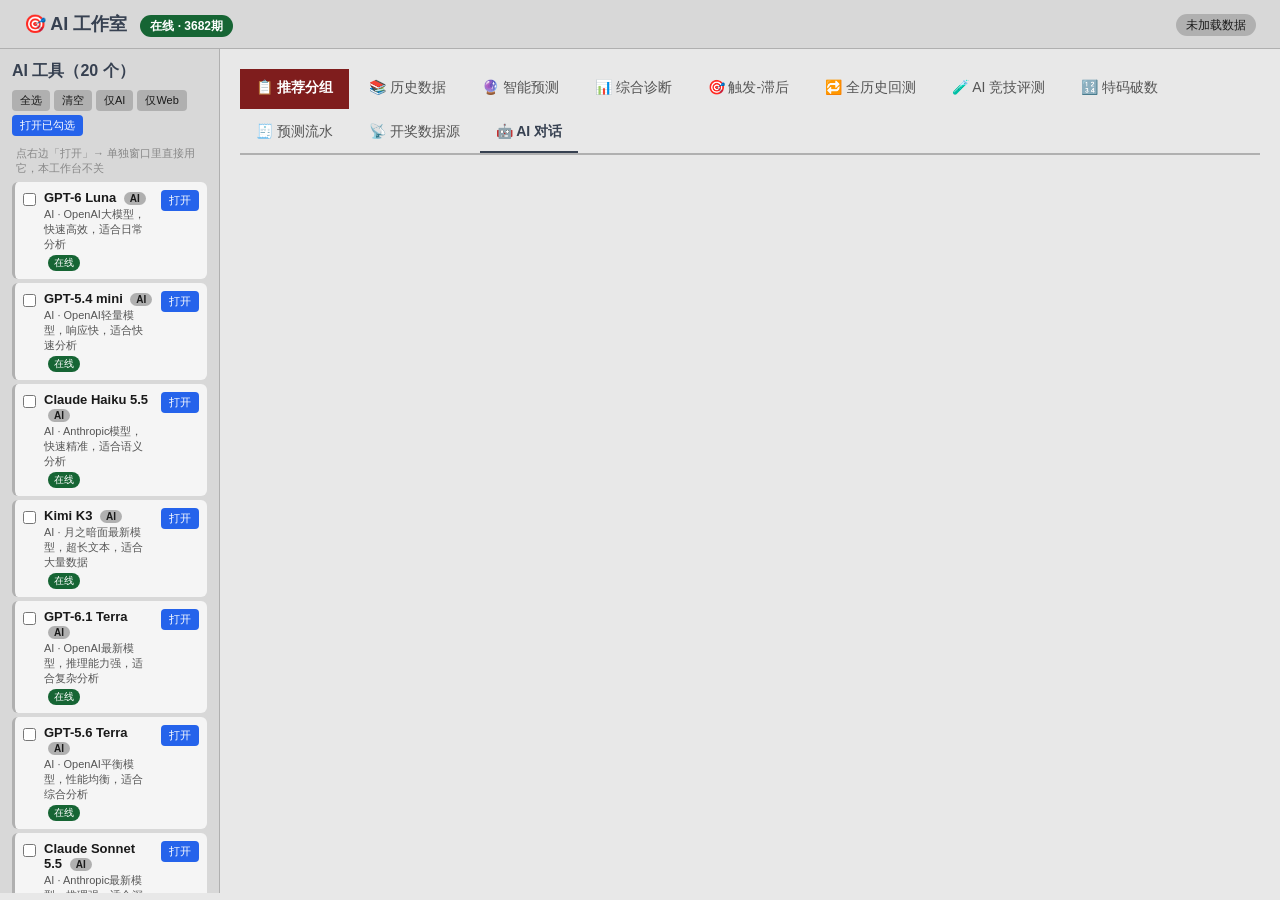
==== index.html @ 0a0a19f2 "Add files via upload" ====
<!DOCTYPE html>
<html lang="zh-CN">
<head>
<meta charset="UTF-8">
<meta name="viewport" content="width=device-width, initial-scale=1.0">
<title>AI 工作室 · 在线版</title>
<style>
* { box-sizing: border-box; margin: 0; padding: 0; }
:root {
  --bg: #e8e8e8; --sidebar: #d8d8d8; --border: #b0b0b0;
  --text: #1a1a1a; --text-dim: #555; --accent: #6b7280;
  --accent-light: #374151; --card: #f5f5f5;
}
body { font-family: -apple-system, "PingFang SC", "Microsoft YaHei", sans-serif; background: var(--bg); color: var(--text); height: 100vh; overflow: hidden; }
header { display: flex; justify-content: space-between; align-items: center; padding: 12px 24px; background: var(--sidebar); border-bottom: 1px solid var(--border); }
.logo { font-size: 18px; font-weight: 600; color: var(--accent-light); }
.badge { background: var(--border); padding: 4px 10px; border-radius: 12px; font-size: 12px; margin-left: 8px; }
.badge.ok { background: #166534; color:#fff; }
.badge.err { background: #991b1b; color:#fff; }
main { display: flex; height: calc(100vh - 56px); }
aside { width: 220px; background: var(--sidebar); padding: 12px; border-right: 1px solid var(--border); overflow-y: auto; }
.aside-title { font-weight: 600; margin-bottom: 8px; color: var(--accent-light); }
.engine-actions { display: flex; gap: 4px; flex-wrap: wrap; margin-bottom: 10px; }
.mini { background: var(--border); color: var(--text); border: none; padding: 3px 8px; border-radius: 4px; cursor: pointer; font-size: 11px; }
.mini:hover { background: var(--accent); }
.engine-list { list-style: none; }
.engine-list li { padding: 8px; margin-bottom: 4px; background: var(--card); border-radius: 6px; border-left: 3px solid var(--border); cursor: pointer; }
.engine-list li.checked { border-left-color: var(--accent-light); background: var(--border); }
.engine-list .name { font-size: 13px; font-weight: 600; }
.engine-list .meta { font-size: 11px; color: var(--text-dim); margin-top: 2px; }
.engine-list .tag { display: inline-block; background: var(--border); padding: 1px 6px; border-radius: 8px; font-size: 10px; margin-left: 4px; }
.engine-list .tag.ready { background: #166534; color:#fff; }
.engine-list .tag.miss { background: #7f1d1d; color:#fff; }
.content { flex: 1; padding: 20px; overflow-y: auto; }
.tabs { display: flex; gap: 4px; margin-bottom: 16px; border-bottom: 2px solid var(--border); flex-wrap: wrap; }
.tab { background: transparent; color: var(--text-dim); border: none; padding: 10px 16px; cursor: pointer; font-size: 14px; border-bottom: 2px solid transparent; }
.tab.active { color: var(--accent-light); border-bottom-color: var(--accent-light); font-weight: 600; }
.tab-pane { display: none; }
.tab-pane.active { display: block; }
.row { display: flex; gap: 8px; align-items: center; margin-bottom: 12px; flex-wrap: wrap; }
.row label { font-size: 13px; color: #555; }
.row input, .row textarea, .row select { background: var(--card); color: var(--text); border: 1px solid var(--border); padding: 8px; border-radius: 4px; font-size: 14px; }
button.primary { background: var(--accent-light); color: #fff; border: none; padding: 10px 20px; border-radius: 4px; cursor: pointer; font-weight: 600; }
button.primary:hover { background: var(--accent); }
.hint { font-size: 12px; color: #999; }
.report { background: var(--sidebar); padding: 16px; border-radius: 6px; font-family: "SF Mono", Consolas, monospace; font-size: 13px; white-space: pre-wrap; line-height: 1.8; }
.chat-out { margin-top: 16px; display: flex; flex-direction: column; gap: 12px; }
.chat-card { background: var(--sidebar); border-radius: 6px; padding: 12px; border-left: 3px solid var(--accent-light); }
.chat-card .engine-name { font-weight: 600; color: var(--accent-light); margin-bottom: 6px; font-size: 13px; }
.chat-card .content { font-size: 13px; white-space: pre-wrap; line-height: 1.7; }
.chat-layout { display: flex; gap: 12px; height: calc(100vh - 180px); }
.chat-history-panel { width: 200px; background: var(--card); border: 1px solid var(--border); border-radius: 6px; display: flex; flex-direction: column; }
.chat-main { flex: 1; display: flex; flex-direction: column; gap: 8px; }
.draw-row { display: flex; align-items: center; gap: 5px; padding: 5px 0; border-bottom: 1px solid var(--border); flex-wrap: wrap; }
.draw-issue { width: 60px; font-size: 13px; font-weight: 600; color: var(--text); flex-shrink: 0; }
.ball { width: 52px; text-align: center; flex-shrink: 0; border-radius: 4px; overflow: hidden; box-shadow: 0 1px 2px rgba(0,0,0,0.2); }
.ball .num { font-size: 19px; font-weight: 700; color: #fff; padding: 5px 0; line-height: 1.1; }
.ball .zodiac { font-size: 12px; color: #333; background: #fff; padding: 2px 0; }
.ball.red .num { background: #d32f2f; }
.ball.blue .num { background: #1565c0; }
.ball.green .num { background: #2e7d32; }
.ball.special { border: 2px solid #f9a825; margin-left: 14px; }
.draw-tail { font-size: 11px; color: var(--text-dim); margin-left: 6px; line-height: 1.5; }
</style>
</head>
<body>

<header>
  <div class="logo">🎯 AI 工作室 <span class="badge ok" id="status-bar">在线 · 0期</span></div>
  <div>
    <span class="badge" id="dataset-badge">未加载数据</span>
  </div>
</header>
<!-- 顶部自动条已移除：推荐内容全部搬到「📋 推荐分组」页面 -->
<div id="auto-bar" style="display:none;"></div>
<!-- 顺序/网上核对状态条：不跳期 + 每次打开与网上数据比对 -->
<div id="seq-bar" style="margin:0 16px 8px;padding:8px 10px;border-radius:6px;background:#0f172a;border:1px solid var(--border);font-size:12px;line-height:1.7;color:var(--text-dim);display:none;"></div>

<main>
  <aside>
    <div class="aside-title">AI 工具（20 个）</div>
    <div class="engine-actions">
      <button class="mini" onclick="checkAll()">全选</button>
      <button class="mini" onclick="checkNone()">清空</button>
      <button class="mini" onclick="checkAI()">仅AI</button>
      <button class="mini" onclick="checkWeb()">仅Web</button>
      <button class="mini" style="background:#2563eb;color:#fff;" onclick="openChecked()">打开已勾选</button>
    </div>
    <div style="font-size:11px;color:#888;padding:0 4px 6px;">点右边「打开」→ 单独窗口里直接用它，本工作台不关</div>
    <ul class="engine-list" id="engine-list"></ul>
  </aside>

  <section class="content">
    <nav class="tabs">
      <button class="tab" data-tab="auto" style="background:#7f1d1d;color:#fff;font-weight:700;">📋 推荐分组</button>
      <button class="tab" data-tab="data">📚 历史数据</button>
      <button class="tab" data-tab="report">🔮 智能预测</button>
      <button class="tab" data-tab="diag">📊 综合诊断</button>
      <button class="tab" data-tab="trigger">🎯 触发-滞后</button>
      <button class="tab" data-tab="backtest">🔁 全历史回测</button>
      <button class="tab" data-tab="arena">🧪 AI 竞技评测</button>
      <button class="tab" data-tab="break7">🔢 特码破数</button>
      <button class="tab" data-tab="ledger">🧾 预测流水</button>
      <button class="tab" data-tab="source">📡 开奖数据源</button>
      <button class="tab active" data-tab="chat">🤖 AI 对话</button>
    </nav>

    <div class="tab-pane" id="pane-auto">
      <div id="auto-page" style="padding:6px 4px 40px;"></div>
    </div>

    <div class="tab-pane" id="pane-data">
      <div class="row" style="align-items:center;gap:8px;margin-bottom:12px;">
        <button class="primary" onclick="importData()">导入粘贴的内容</button>
        <button class="primary" onclick="document.getElementById('file-input').click()">选择文件</button>
        <button class="danger" onclick="clearData()" style="background:#d32f2f;color:#fff;">清空</button>
        <input type="file" id="file-input" accept=".txt,.csv" style="display:none;">
      </div>

      <!-- 一键载入内置真实记录（回测1500期：两套命中率都贴近随机基线，无显著差异） -->
      <div style="display:flex;gap:8px;flex-wrap:wrap;align-items:center;margin-bottom:10px;">
        <button class="primary" onclick="loadRemoteData('hk.txt','香港记录')">载入香港记录（3682期）</button>
        <button class="primary" onclick="loadRemoteData('mo.txt','澳门记录')">载入澳门记录（2367期）</button>
        <button onclick="remoteCompare()">🌐 现在核对网上数据</button>
        <span class="hint" style="font-size:11px;color:var(--text-dim);">回测1500期：香港 24码50.1% / 12码24.1% / 10肖83.6%；澳门 49.5% / 25.8% / 84.7%；随机基线 49.0% / 24.5% / 83.3%</span>
      </div>
      <!-- 最新一期（记忆） -->
      <div id="latest-card" style="background:var(--card);border:1px solid var(--border);border-radius:6px;padding:12px;margin-bottom:12px;">
        <div style="font-weight:600;font-size:13px;margin-bottom:8px;">🏆 最新一期（自动记住）</div>
        <div id="latest-body" style="font-size:12px;color:var(--text-dim);">还没有数据，上传或输入一次之后会自动记住，下次打开不用重新输入。</div>
      </div>

      <!-- 农历换肖一览 -->
      <div id="year-index" style="background:var(--card);border:1px solid var(--border);border-radius:6px;padding:10px;margin-bottom:12px;font-size:12px;display:none;"></div>

      <!-- 数据体检 -->
      <div style="display:flex;gap:8px;align-items:center;margin-bottom:10px;flex-wrap:wrap;">
        <button class="primary" onclick="healthCheck()">🩺 数据体检</button>
        <button class="primary" style="background:#7f1d1d;color:#fff;" onclick="dedupeData()">🧹 一键去重（修串期）</button>
        <button class="primary" onclick="backupData()">💾 数据备份（存到本电脑）</button>
        <button class="primary" onclick="document.getElementById('file-input').click()">📂 打开备份文件（恢复）</button>
        <button class="primary" style="background:#0f766e;color:#fff;" onclick="backupAllData()">🗄 导出（竞技+特码 一起）</button>
        <button class="primary" style="background:#0f766e;color:#fff;" onclick="document.getElementById('all-input').click()">📥 导入（竞技+特码 一起）</button>
        <input type="file" id="all-input" accept=".json,.txt" style="display:none" onchange="restoreAllData(this)">
        <span class="hint" style="font-size:11px;color:var(--text-dim);">备份文件自己选保存位置（第一次请选 D:\AI数据，Chrome 会记住这个文件夹）；备份出来的 txt 以后可直接重新导入</span>
      </div>
      <div id="health-out" class="report" style="display:none;"></div>

      <!-- 新增一期 -->
      <div style="display:flex;gap:8px;margin-bottom:12px;align-items:center;flex-wrap:wrap;">
        <input id="new-draw" placeholder="输入新一期，例：314期 24 39 21 27 35 06 T 44"
               style="flex:1;min-width:240px;padding:8px;border:1px solid var(--border);border-radius:4px;font-size:13px;background:var(--card);">
        <button class="primary" onclick="addOneDraw()">保存这一期</button>
      </div>

      <textarea id="data-input" rows="5" style="width:100%;background:var(--card);border:1px dashed var(--border);padding:12px;border-radius:4px;font-size:13px;margin-bottom:16px;" placeholder="在这里粘贴你的历史记录，或直接把 TXT 文件拖进来..."></textarea>
      <h3>全部历史记录</h3>
      <div id="draw-list" style="max-height:none;overflow-y:visible;"></div>
    </div>

    <div class="tab-pane" id="pane-report">
      <div class="row"><button class="primary" onclick="genReport()">生成智能预测报告</button></div>
      <div id="report-out" class="report"></div>
    </div>

    <div class="tab-pane" id="pane-diag">
      <div class="row">
        <label>近 N 期：</label>
        <input type="number" id="diag-n" value="30" style="width:70px">
        <button class="primary" onclick="genDiag()">跑诊断</button>
      </div>
      <div id="diag-out" class="report"></div>
    </div>

    <div class="tab-pane" id="pane-trigger">
      <div class="row">
        <label>触发号码：</label>
        <input type="text" id="triggers" placeholder="最新一期的特码和生肖，例：48 羊" style="flex:1">
        <button class="primary" onclick="genTrigger()">跑触发-滞后</button>
      </div>
      <div id="trigger-out" class="report"></div>
    </div>

    <div class="tab-pane" id="pane-backtest">
      <div class="row">
        <label>触发号码：</label>
        <input type="text" id="bt-triggers" value="11,26,30,34,36,38,45,49" style="flex:1">
      </div>
      <div class="row">
        <label>候选池：</label>
        <input type="text" id="bt-pool" value="2,4,6,7,8,10,13,14,20,24,27,34,35,36,38,40,41,42" style="flex:1">
        <button class="primary" onclick="genBacktest()">跑全历史回测</button>
      </div>
      <div class="row">
        <button onclick="autoFillOptimal()">🤖 自动填最优组合（按当前数据全历史算）</button>
      </div>
      <div id="backtest-out" class="report"></div>

      <div class="row" style="margin-top:14px;border-top:1px solid var(--border);padding-top:12px;">
        <label>策略对照：</label>
        <button class="primary" onclick="runStrategyCompare()">跑策略对照回测（最近1500期）</button>
      </div>
      <div id="strategy-out" class="report"></div>
    </div>

    <div class="tab-pane" id="pane-arena">
      <div class="row">
        <label>每轮模拟期数：</label>
        <input type="text" id="arena-span" value="1500" style="width:90px">
        <label>跑多少轮：</label>
        <input type="text" id="arena-rounds" value="20" style="width:70px">
        <button class="primary" onclick="arenaStart()">开始竞技</button>
        <button onclick="arenaResume()" id="arena-resume" style="display:none;">接着上次跑</button>
        <button onclick="arenaStop()">停止</button>
        <button onclick="arenaSave()">💾 导出结果</button>
      </div>
      <div class="row">
        <span class="hint">规则：每轮从历史里随机截一段连续 N 期，只用当期之前的数据预测当期，命中即算分。轮次越多越稳，可以放到几百轮慢慢跑。</span>
      </div>
      <div class="row">
        <span class="hint">场上 12 个引擎：🧠 神经网络(MLP)　🔁 循环网络(RNN)　🧭 KNN相似期　🎯 Q学习强化　📊 贝叶斯在线　🧬 遗传算法　⚖️ 集成堆叠｜对照：马尔可夫1/2阶、热号、遗漏回补、随机基线。带图标的六个都是每期自己调权重、会持续学习的模型，预测完立刻用真结果训练一次。</span>
      </div>
      <div id="arena-progress" style="font-size:12px;color:var(--accent);padding:4px 0;"></div>
      <div id="arena-seq" style="font-size:12px;color:var(--text-dim);padding:2px 0;line-height:1.7;"></div>
      <div class="row" style="gap:6px;flex-wrap:wrap;align-items:center;font-size:12px;">
        <button onclick="backupAllData()">🗄 导出（竞技+特码 一起）</button>
        <button onclick="document.getElementById('all-input').click()">📥 导入（竞技+特码 一起）</button>
        <button onclick="arenaRelock()">🔁 重新生成下一期</button>
        <label style="display:inline-flex;align-items:center;gap:4px;font-size:12px;cursor:pointer;">
          <input type="checkbox" class="auto-relock-cb" onchange="setAutoRelock(this.checked)"> 学习完自动更新下一期
        </label>
      </div>
      <div id="arena-out" class="report"></div>
    </div>

    <div class="tab-pane" id="pane-source">
      <div class="row"><span class="hint">这里放“去哪看开奖记录”。网址随时可以改、可以删、可以加新的——某个站打不开，就换一个，历史数据不受影响。</span></div>
      <div id="src-list" class="report" style="padding:8px;"></div>
      <div class="row">
        <input id="src-name" placeholder="名称，例如：香港六合彩开奖记录" style="width:200px;">
        <input id="src-url" placeholder="https://…" style="width:340px;">
        <button onclick="srcAdd()">添加/保存</button>
        <button onclick="srcReset()">恢复默认</button>
      </div>
      <hr>
      <div class="row"><b>把看到的开奖号码粘进来（只认号码，不认生肖）</b></div>
      <div class="row"><span class="hint">一行一期，例如：314期 24 39 21 27 35 06 T 44 ；也可以直接粘 “314 24 39 21 27 35 06 44”。站上的生肖文字会自动忽略。</span></div>
      <textarea id="batch-in" style="width:100%;height:110px;" placeholder="314期 24 39 21 27 35 06 T 44
315期 07 12 18 26 33 41 T 09"></textarea>
      <div class="row">
        <button class="primary" onclick="batchImport()">解析并追加进历史记录</button>
        <label style="margin-left:8px;font-size:12px;"><input type="checkbox" id="batch-nn" checked> 同时喂给我的神经网络（记流水）</label>
      </div>
      <div id="src-msg" class="report" style="padding:8px;"></div>
    </div>

    <div class="tab-pane" id="pane-break7">
      <div class="row">
        <label>每轮学习期数：</label>
        <input type="text" id="b7-span" value="3000" style="width:90px" title="0 = 全部历史；填 3000 就每轮只用最近 3000 期" oninput="b7SaveCfg(true)" onchange="b7SaveCfg(true)">
        <label>跑多少轮：</label>
        <input type="text" id="b7-epochs" value="40" style="width:70px" title="这个数字会记住，下次打开还是它" oninput="b7SaveCfg(true)" onchange="b7SaveCfg(true)">
        <button class="primary" onclick="b7StartTrain()">开始学习</button>
        <button onclick="b7ContinueTrain()" id="b7-resume">接着上次学</button>
        <button onclick="b7StopTrain()">停止</button>
        <button onclick="b7Export()">💾 导出结果</button>
      </div>
      <div class="row">
        <span class="hint">规则：每轮把“每轮学习期数”那段历史（0 = 全部）反复学一遍，只用当期之前的记录训练、学完再拿留出的期验真假。轮次越多越容易背答案，不代表更准；可以放到几百轮慢慢跑。</span>
      </div>
      <div class="row">
        <span class="hint">「每轮学习期数」和「跑多少轮」都<b>记住了</b>（香港、澳门各记各的），下次打开还是你上次填的数。</span>
      <div class="row">
        <span class="hint">这是一个真在学的神经网络：输入 6 个平码，输出 49 个号各自的概率，权重全由历史自动训练，<b>没有任何人工加减乘除/波色/合数/生肖规则</b>。港澳两套权重分开存，数据一变自动续学。</span>
      </div>
      <div id="b7-progress" style="font-size:12px;color:var(--accent);padding:4px 0;"></div>
      <div class="row" style="gap:6px;flex-wrap:wrap;align-items:center;font-size:12px;">
        <button onclick="backupAllData()">🗄 导出（竞技+特码 一起）</button>
        <button onclick="document.getElementById('all-input').click()">📥 导入（竞技+特码 一起）</button>
        <button onclick="b7Relock()">🔁 重新生成下一期</button>
        <label style="display:inline-flex;align-items:center;gap:4px;font-size:12px;cursor:pointer;">
          <input type="checkbox" class="auto-relock-cb" onchange="setAutoRelock(this.checked)"> 学习完自动更新下一期
        </label>
        <button onclick="b7ResetModel()">权重归零重学</button>
      </div>
      <div id="b7-out" class="report" style="padding:8px;"></div>
    </div>

    <div class="tab-pane" id="pane-ledger">
      <div class="row" style="margin-bottom:6px;">
        <span class="hint" style="margin-right:4px;">学习哪一家：</span>
        <button class="primary" id="mk-hk" onclick="switchMarket('hk')">🇭🇰 香港六合彩</button>
        <button class="primary" id="mk-mo" onclick="switchMarket('mo')">🇲🇴 澳门六合彩</button>
        <span class="hint" id="mk-now" style="margin-left:6px;"></span>
      </div>
      <div class="row">
        <button class="primary" onclick="ledgerRun(true)">立即结算新期</button>
        <button onclick="ledgerExport()">💾 导出流水</button>
        <button onclick="ledgerReset()">清空流水（重置模型）</button>
        <label style="margin-left:8px;font-size:12px;">
          <input type="checkbox" id="ledger-auto" checked onchange="ledgerAutoToggle()"> 每期自动喂给模型
        </label>
      </div>
      <div class="row"><span class="hint">模型权重存在本机浏览器里，下次打开继续学（不是每次重头开始）。数据里新增一期，它就会自动预测这一期、再把答案学进去，并留一条记录。</span></div>
      <div id="ledger-stat" class="report" style="padding:8px;"></div>
      <div id="ledger-table" class="report" style="max-height:340px;overflow:auto;"></div>
    </div>

    <div class="tab-pane active" id="pane-chat">
      <div class="chat-layout">
        <div class="chat-history-panel">
          <div style="padding:8px;border-bottom:1px solid var(--border);font-weight:600;font-size:13px;">💬 聊天记录</div>
          <div style="flex:1;overflow-y:auto;padding:4px;"><div style="font-size:12px;color:var(--text-dim);padding:8px;text-align:center;">暂无聊天记录</div></div>
          <div style="padding:8px;border-top:1px solid var(--border);"><button class="primary" style="width:100%" onclick="newChat()">+ 新对话</button></div>
        </div>
        <div class="chat-main">
          <div id="latest-body2" style="background:var(--card);border:1px solid var(--border);border-radius:6px;padding:8px;font-size:12px;color:var(--text-dim);">还没有数据，去【历史数据】上传或输入最新一期。</div>
          <div class="row"><textarea id="question" rows="3" style="flex:1" placeholder="输入你的问题..."></textarea></div>
          <div class="row"><button class="primary" onclick="askAll()">开始</button><span class="hint">跑所有勾选的引擎（前面打勾的）</span></div>
          <div id="chat-out" class="chat-out" style="flex:1;overflow-y:auto;"></div>
        </div>
      </div>
    </div>
  </section>
</main>

<script>
// ===== 号码属性 =====
const RED = new Set([1,2,7,8,12,13,18,19,23,24,29,30,34,35,40,45,46]);
const BLUE = new Set([3,4,9,10,14,15,20,25,26,31,36,37,41,42,47,48]);
const GREEN = new Set([5,6,11,16,17,21,22,27,28,32,33,38,39,43,44,49]);
const ZODIAC_ORDER = ["马","蛇","龙","兔","虎","牛","鼠","猪","狗","鸡","猴","羊"];

function ballColor(n) { if(RED.has(n))return"红"; if(BLUE.has(n))return"蓝"; return"绿"; }
function makeZodiacMap(yz) {
  const zs=["鼠","牛","虎","兔","龙","蛇","马","羊","猴","鸡","狗","猪"];
  const yi=zs.indexOf(yz); const out={};
  for(let i=0;i<12;i++){const z=zs[(yi-i+12)%12]; for(const b of[1,13,25,37,49]){const n=b+i; if(n>=1&&n<=49)out[n]=z;}}
  return out;
}
const ZOY={}; for(const z of["鼠","牛","虎","兔","龙","蛇","马","羊","猴","鸡","狗","猪"]) ZOY[z]=makeZodiacMap(z);
const ZODIAC_INPUT={"马":[1,13,25,37,49],"蛇":[2,14,26,38],"龙":[3,15,27,39],"兔":[4,16,28,40],"虎":[5,17,29,41],"牛":[6,18,30,42],"鼠":[7,19,31,43],"猪":[8,20,32,44],"狗":[9,21,33,45],"鸡":[10,22,34,46],"猴":[11,23,35,47],"羊":[12,24,36,48]};

// 生肖属性
const ZODIAC_PROPS = {
  "鼠": { type:"野兽", lucky:"凶丑肖", yin:"阴肖", stroke:"单笔肖", gender:"男", heaven:"地" },
  "牛": { type:"家禽", lucky:"凶丑肖", yin:"阳肖", stroke:"双笔肖", gender:"男", heaven:"天" },
  "虎": { type:"野兽", lucky:"凶丑肖", yin:"阳肖", stroke:"双笔肖", gender:"男", heaven:"地" },
  "兔": { type:"野兽", lucky:"吉美肖", yin:"阳肖", stroke:"双笔肖", gender:"女", heaven:"天" },
  "龙": { type:"野兽", lucky:"吉美肖", yin:"阴肖", stroke:"单笔肖", gender:"男", heaven:"天" },
  "蛇": { type:"野兽", lucky:"吉美肖", yin:"阴肖", stroke:"单笔肖", gender:"女", heaven:"地" },
  "马": { type:"家禽", lucky:"吉美肖", yin:"阴肖", stroke:"单笔肖", gender:"男", heaven:"天" },
  "羊": { type:"家禽", lucky:"吉美肖", yin:"阳肖", stroke:"双笔肖", gender:"女", heaven:"地" },
  "猴": { type:"野兽", lucky:"凶丑肖", yin:"阳肖", stroke:"双笔肖", gender:"男", heaven:"天" },
  "鸡": { type:"家禽", lucky:"吉美肖", yin:"阳肖", stroke:"单笔肖", gender:"女", heaven:"地" },
  "狗": { type:"家禽", lucky:"凶丑肖", yin:"阴肖", stroke:"双笔肖", gender:"男", heaven:"地" },
  "猪": { type:"家禽", lucky:"凶丑肖", yin:"阴肖", stroke:"单笔肖", gender:"女", heaven:"天" },
};

function colorOf(n) {
  if(RED.has(n)) return "red";
  if(BLUE.has(n)) return "blue";
  return "green";
}

function ball(n, zodiac, isSpecial) {
  const c = colorOf(n);
  const sp = isSpecial ? " special" : "";
  return '<div class="ball ' + c + sp + '">' +
    '<div class="num">' + pad2(n) + "</div>" +
    '<div class="zodiac">' + (zodiac || "") + "</div>" +
    "</div>";
}

// ===== 号码全属性（自动显示用）：生肖 / 波色 / 尾数 / 头数 / 合数 / 大小 / 单双 =====
function numHead(n){ return Math.floor(n / 10); }
function numInfo(n, idx){
  var c = colorOf(n);
  var tail = n % 10, head = Math.floor(n / 10);
  var z = "";
  try { z = zodiacOf(n, idx); } catch(e) { z = ""; }
  return { n: n, zod: z, color: c, colorCn: c === "red" ? "红波" : (c === "blue" ? "蓝波" : "绿波"),
           tail: tail, head: head, sum: head + tail, big: n >= 25 ? "大" : "小", odd: (n % 2) ? "单" : "双" };
}
function infoChip(n, idx){
  var a = numInfo(n, idx);
  var bg = a.color === "red" ? "#e11d48" : (a.color === "blue" ? "#2563eb" : "#16a34a");
  return "<span style='display:inline-block;margin:2px 3px;padding:2px 6px;border-radius:4px;background:" + bg +
    ";color:#fff;font-size:11px;white-space:nowrap;'>" + pad2(n) + " " + a.zod + " 尾" + a.tail + " " + a.head + "头</span>";
}
// 一整期 7 个号码的属性条（自动生成，不需要点任何按钮）
function drawAttrsHtml(d, idx){
  var all = d.normals.concat([d.special]);
  var s = all.map(function(n){ return infoChip(n, idx); }).join("");
  var sp = numInfo(d.special, idx);
  return "<div class='draw-attrs' style='display:flex;flex-wrap:wrap;align-items:center;gap:2px;margin:4px 0 0 6px;'>" + s +
    "<span style='font-size:11px;color:#f9a825;margin-left:8px;'>特码 " + sp.colorCn + " " + sp.zod + " 尾" + sp.tail + " " + sp.head + "头 合" + sp.sum + " " + sp.big + sp.odd + "</span></div>";
}

function zodiacPropsHtml(z) {  const p = ZODIAC_PROPS[z];
  if (!p) return "";
  const tags = [p.type, p.lucky, p.yin, p.stroke, p.gender+"肖", p.heaven+"肖"];
  return tags.map(t => '<span style="display:inline-block;background:#e0e0e0;color:#333;border-radius:3px;padding:1px 5px;margin:0 2px;font-size:10px;">'+t+'</span>').join("");
}

// ===== 引擎列表（20个彩票分析工具）=====
const ENGINES = [
  {id:"gpt6luna",name:"GPT-6 Luna",vendor:"AI",desc:"OpenAI大模型，快速高效，适合日常分析",tag:"AI",url:"https://www.doubao.com/chat/"},
  {id:"gpt54mini",name:"GPT-5.4 mini",vendor:"AI",desc:"OpenAI轻量模型，响应快，适合快速分析",tag:"AI",url:"https://tongyi.aliyun.com/qianwen/"},
  {id:"claudehaiku",name:"Claude Haiku 5.5",vendor:"AI",desc:"Anthropic模型，快速精准，适合语义分析",tag:"AI",url:"https://chatglm.cn/"},
  {id:"kimik3",name:"Kimi K3",vendor:"AI",desc:"月之暗面最新模型，超长文本，适合大量数据",tag:"AI",url:"https://kimi.moonshot.cn/"},
  {id:"gpt61terra",name:"GPT-6.1 Terra",vendor:"AI",desc:"OpenAI最新模型，推理能力强，适合复杂分析",tag:"AI",url:"https://yuanbao.tencent.com/"},
  {id:"gpt56terra",name:"GPT-5.6 Terra",vendor:"AI",desc:"OpenAI平衡模型，性能均衡，适合综合分析",tag:"AI",url:"https://xinghuo.xfyun.cn/"},
  {id:"claudesonnet55",name:"Claude Sonnet 5.5",vendor:"AI",desc:"Anthropic最新模型，推理强，适合深度分析",tag:"AI",url:"https://www.baichuan-ai.com/"},
  {id:"claudesonnet5",name:"Claude Sonnet 5",vendor:"AI",desc:"Anthropic上一代模型，稳定可靠，适合常规分析",tag:"AI",url:"https://www.lingyiwanwu.com/"},
  {id:"claudesonnet46",name:"Claude Sonnet 4.6",vendor:"AI",desc:"Anthropic经典模型，长文本生成，适合报告写作",tag:"AI",url:"https://www.stepfun.com/"},
  {id:"zai",name:"Z.ai (GLM-5.3)",vendor:"AI",desc:"智谱最新GLM模型，高级AI对话+智能体",tag:"AI",url:"https://zchat.z.ai/"},
  {id:"doubao",name:"豆包AI",vendor:"AI",desc:"字节跳动大模型，逻辑推理强，适合数据分析",tag:"AI",url:"https://www.doubao.com/chat/"},
  {id:"tongyi",name:"通义千问",vendor:"AI",desc:"阿里大模型，长文本处理强，适合复杂分析",tag:"AI",url:"https://tongyi.aliyun.com/qianwen/"},
  {id:"wenxin",name:"文心一言",vendor:"AI",desc:"百度大模型，中文理解强，适合语义分析",tag:"AI",url:"https://yiyan.baidu.com/"},
  {id:"kimi",name:"Kimi智能助手",vendor:"AI",desc:"月之暗面，超长文本处理，适合大量数据分析",tag:"AI",url:"https://kimi.moonshot.cn/"},
  {id:"yuanbao",name:"腾讯元宝",vendor:"AI",desc:"腾讯大模型，搜索增强，适合实时信息分析",tag:"AI",url:"https://yuanbao.tencent.com/"},
  {id:"xinghuo",name:"讯飞星火",vendor:"AI",desc:"科大讯飞，语音+文本，适合多模态分析",tag:"AI",url:"https://xinghuo.xfyun.cn/"},
  {id:"zhipu",name:"智谱清言",vendor:"AI",desc:"智谱AI，推理能力强，适合逻辑分析",tag:"AI",url:"https://chatglm.cn/"},
  {id:"tiangong",name:"天工AI",vendor:"AI",desc:"天工智能，搜索+分析，适合信息整合",tag:"AI",url:"https://www.tiangong.cn/"},
  {id:"360",name:"360智脑",vendor:"AI",desc:"360大模型，安全+分析，适合风险评估",tag:"AI",url:"https://chat.360.com/"},
  {id:"baichuan",name:"百川智能",vendor:"AI",desc:"百川大模型，长文本生成，适合报告写作",tag:"AI",url:"https://www.baichuan-ai.com/"},
];
let checkedEngines = new Set();

// ===== 数据 =====
let draws = [];
let yearBoundaries = [];

const DEFAULT_CSV = "issue,date,n1,n2,n3,n4,n5,n6,special\n001,,24,39,21,27,35,6,44\n002,,31,36,25,21,23,8,11\n003,,25,19,5,44,1,18,14\n004,,47,25,39,10,27,28,13\n005,,37,32,38,8,30,36,10\n006,,45,25,27,36,13,40,12\n007,,31,5,39,10,12,3,40\n008,,33,38,28,46,17,10,41\n009,,44,25,14,29,38,4,23\n010,,13,7,42,23,1,17,37\n011,,21,23,28,2,32,20,4\n012,,29,44,47,32,2,42,40\n013,,14,36,45,17,4,21,10\n014,,13,1,8,33,47,18,35\n015,,27,47,10,26,18,39,23\n016,,33,43,22,5,47,25,10\n017,,40,1,15,3,23,11,22\n018,,11,12,35,13,44,14,19\n019,,39,15,18,38,2,34,13\n020,,29,30,34,39,17,16,20\n021,,42,10,32,28,34,45,23\n022,,39,21,44,40,20,45,9\n023,,19,25,31,44,27,10,40\n024,,3,6,11,27,28,14,19\n025,,15,12,24,35,18,29,14\n026,,46,5,29,31,42,28,38\n027,,20,5,28,23,38,45,17\n028,,20,9,41,12,46,2,25\n029,,18,43,2,33,44,13,1\n030,,3,41,16,34,21,7,32\n031,,18,44,28,13,36,25,3\n032,,38,4,30,25,35,20,15\n033,,3,23,8,41,13,33,47\n034,,40,38,35,26,41,8,4\n035,,19,20,45,41,34,29,37\n036,,46,11,25,35,1,39,2\n037,,46,9,18,8,4,5,37\n038,,26,12,1,22,32,21,31\n039,,7,27,6,3,44,19,43\n040,,41,45,14,46,15,19,44\n041,,46,38,30,33,24,41,8\n042,,9,40,6,25,11,5,43\n043,,15,23,32,8,9,38,36\n044,,40,41,39,19,31,30,42\n045,,41,28,31,20,17,18,21\n046,,8,36,15,1,29,19,33\n047,,9,33,28,7,34,32,46\n048,,36,6,5,33,45,24,1\n049,,24,41,4,39,27,13,34\n050,,6,24,47,28,19,32,27\n051,,36,22,35,44,29,31,3\n052,,21,46,7,17,26,24,11\n053,,38,3,29,13,4,21,34\n054,,13,25,42,11,8,19,29\n055,,14,12,32,10,46,28,31\n056,,7,10,33,36,12,15,38\n057,,12,29,25,46,13,32,18\n058,,33,24,13,25,31,5,2\n059,,22,6,36,39,31,8,30\n060,,26,33,6,32,23,18,11\n061,,20,16,9,17,8,6,36\n062,,8,5,23,42,19,6,36\n063,,34,14,41,33,39,30,9\n064,,46,27,45,33,28,36,4\n065,,35,43,40,21,30,36,22\n066,,14,5,25,41,39,20,16\n067,,38,40,19,15,18,4,36\n068,,18,17,11,25,7,1,44\n069,,44,19,29,9,4,23,36\n070,,34,15,40,30,37,1,33\n071,,21,39,26,12,19,30,28\n072,,22,15,30,18,17,47,8\n073,,7,12,17,30,27,33,32\n074,,31,16,3,25,4,33,36\n075,,4,23,24,6,18,46,7\n076,,19,44,32,23,22,45,3\n077,,13,46,45,28,17,4,31\n078,,6,8,25,4,12,10,16\n079,,24,27,12,16,41,46,4\n080,,43,32,22,24,23,25,39\n081,,45,6,30,29,7,28,26\n082,,15,43,27,17,23,31,6\n083,,24,28,21,26,16,20,9\n084,,38,35,39,6,12,15,47\n085,,32,15,34,9,24,29,6\n086,,24,13,44,15,38,1,28\n087,,17,46,15,30,3,33,1\n088,,3,40,41,9,2,33,26\n089,,42,15,39,37,13,43,22\n090,,17,30,26,19,44,10,14\n091,,32,38,35,22,47,30,11\n092,,44,41,18,12,9,2,24\n093,,34,3,9,8,17,36,38\n094,,4,25,10,2,16,43,38\n095,,22,47,26,30,16,9,10\n096,,26,14,1,40,27,42,17\n097,,33,21,6,5,25,16,19\n098,,9,6,10,23,36,35,5\n099,,39,29,3,11,22,34,46\n100,,44,14,9,10,40,34,45\n101,,11,24,31,5,10,33,36\n102,,11,3,44,39,14,26,2\n103,,4,41,30,22,24,33,5\n104,,7,14,33,29,9,6,47\n105,,4,23,1,19,18,9,45\n106,,8,47,9,2,1,20,25\n107,,11,23,24,41,5,39,3\n108,,16,44,21,8,24,32,30\n109,,35,10,36,24,33,19,39\n110,,22,11,4,1,39,30,35\n111,,26,27,14,12,35,4,25\n112,,37,43,34,5,39,42,4\n001,,3,14,21,45,46,9,34\n002,,46,22,36,30,38,24,33\n003,,33,29,34,32,19,5,43\n004,,26,19,22,35,40,5,2\n005,,42,41,45,4,24,39,6\n006,,14,38,21,40,22,45,17\n007,,24,16,21,18,15,31,22\n008,,21,9,16,49,5,44,15\n009,,10,46,31,2,35,30,3\n010,,18,26,24,30,35,21,48\n011,,10,45,44,22,40,16,49\n012,,20,31,16,2,38,1,7\n013,,6,36,15,31,47,41,10\n014,,28,13,31,30,3,45,22\n015,,44,4,13,25,5,14,16\n016,,18,34,28,2,44,14,21\n017,,35,17,39,37,14,46,2\n018,,27,6,21,16,15,28,43\n019,,23,1,46,38,32,43,5\n020,,47,24,17,21,16,43,30\n021,,23,3,25,8,14,9,35\n022,,16,11,14,38,41,19,6\n023,,24,26,6,43,30,12,20\n024,,41,43,36,26,37,24,31\n025,,42,34,49,1,2,33,39\n026,,20,4,22,41,8,7,21\n027,,12,9,14,7,16,13,23\n028,,35,20,7,10,14,13,49\n029,,5,6,38,23,29,17,24\n030,,42,32,48,49,12,40,27\n031,,23,18,31,47,20,15,12\n032,,13,2,38,41,15,19,30\n033,,33,36,29,9,49,7,41\n034,,9,45,8,38,19,10,6\n035,,5,26,8,22,40,41,46\n036,,45,31,30,15,22,35,6\n037,,31,29,37,28,5,14,11\n038,,9,36,2,35,34,26,4\n039,,44,8,37,47,14,31,38\n040,,27,19,1,7,22,49,20\n041,,5,43,30,44,12,45,21\n042,,16,36,33,6,28,1,8\n043,,22,2,6,34,49,16,45\n044,,28,13,21,7,24,30,10\n045,,41,3,15,29,2,43,7\n046,,22,13,11,45,3,44,4\n047,,48,31,42,34,25,1,20\n048,,43,32,38,17,4,15,30\n049,,7,5,26,24,30,1,8\n050,,48,14,21,4,38,11,31\n051,,7,37,11,27,2,42,28\n052,,44,10,47,16,39,24,28\n053,,7,24,29,37,48,9,17\n054,,34,2,6,15,16,26,14\n055,,13,27,39,9,43,7,42\n056,,49,40,25,28,37,34,33\n057,,38,21,35,9,48,13,20\n058,,22,28,49,6,23,19,20\n059,,47,32,6,16,1,30,12\n060,,19,2,49,7,31,15,46\n061,,23,4,5,8,2,3,27\n062,,11,34,12,28,25,27,46\n063,,29,11,44,22,8,19,14\n064,,9,42,4,21,36,1,3\n065,,31,39,10,13,29,15,47\n066,,19,36,25,10,17,39,31\n067,,44,13,26,34,35,14,12\n068,,17,22,4,32,14,12,41\n069,,36,21,30,37,34,20,29\n070,,11,39,41,38,19,12,6\n071,,26,4,28,31,32,33,8\n072,,42,5,18,48,2,21,46\n073,,30,5,10,44,43,17,40\n074,,45,16,14,15,2,33,19\n075,,12,46,1,23,29,45,48\n076,,28,39,48,10,45,49,15\n077,,29,31,36,8,32,5,12\n078,,21,7,27,36,2,23,40\n079,,31,37,7,22,33,24,39\n080,,31,38,12,37,26,44,16\n081,,8,33,32,49,39,7,23\n082,,35,11,32,1,20,6,22\n083,,45,14,26,32,25,15,2\n084,,10,38,4,41,2,17,47\n085,,43,47,45,18,15,32,12\n086,,2,23,31,38,45,43,40\n087,,24,47,20,2,3,11,48\n088,,31,6,12,19,47,48,41\n089,,48,29,20,19,32,26,38\n090,,21,47,24,11,8,19,23\n091,,6,27,2,45,43,9,35\n092,,46,38,23,3,14,16,2\n093,,19,37,15,13,24,7,2\n094,,47,9,15,6,11,13,38\n095,,48,14,28,34,23,9,36\n096,,5,17,48,34,1,26,42\n097,,41,3,45,14,42,37,4\n098,,5,44,24,4,33,49,41\n099,,3,40,43,30,22,32,5\n100,,41,15,13,40,49,42,21\n101,,11,15,45,25,3,30,33\n102,,37,13,46,40,31,10,15\n103,,28,11,21,24,15,1,8\n104,,36,25,33,9,13,27,35\n105,,16,23,38,29,2,25,18\n106,,24,42,39,19,18,38,41\n107,,38,22,2,6,34,11,7\n108,,28,48,10,47,36,39,44\n109,,42,44,2,30,14,41,22\n110,,26,44,38,1,17,22,8\n111,,36,49,3,38,26,21,9\n112,,29,46,44,21,24,1,19\n113,,21,13,43,19,4,35,27\n114,,4,7,13,15,43,9,1\n115,,48,42,35,34,7,21,41\n116,,29,36,7,41,43,24,35\n117,,47,19,49,43,6,5,39\n118,,42,33,12,20,26,21,9\n119,,32,11,44,12,16,43,41\n120,,22,11,3,17,44,9,23\n121,,35,11,40,20,8,30,27\n122,,49,33,30,21,25,36,3\n123,,29,22,34,21,20,35,7\n001,,14,21,11,18,3,13,22\n002,,21,36,12,43,17,35,14\n003,,40,10,32,28,42,21,45\n004,,35,4,27,11,13,29,42\n005,,14,31,16,43,42,36,39\n006,,26,9,34,31,6,44,37\n007,,45,16,1,13,28,38,17\n008,,21,29,12,33,9,31,47\n009,,27,39,30,2,44,23,26\n010,,45,18,9,1,38,21,35\n011,,44,37,45,27,12,15,33\n012,,47,32,1,6,17,8,40\n013,,8,19,1,30,37,7,16\n014,,15,32,11,31,43,33,1\n015,,18,41,22,37,29,31,13\n016,,10,38,24,8,27,17,12\n017,,15,3,7,28,19,29,1\n018,,39,36,30,41,24,37,14\n019,,16,33,23,8,1,40,11\n020,,21,39,8,15,45,18,28\n021,,13,33,46,19,26,38,9\n022,,34,40,2,32,39,45,20\n023,,29,14,30,7,10,21,43\n024,,21,26,46,41,7,36,13\n025,,37,3,24,31,6,13,27\n026,,37,1,10,19,27,11,31\n027,,32,24,11,17,38,18,5\n028,,45,8,2,6,44,32,4\n029,,39,12,1,10,24,19,3\n030,,3,45,34,21,7,16,39\n031,,31,11,22,41,34,16,35\n032,,2,22,42,29,4,13,23\n033,,15,34,42,7,26,29,22\n034,,20,36,40,26,31,10,47\n035,,3,6,37,4,5,46,9\n036,,44,2,5,17,9,15,39\n037,,30,2,16,40,13,39,15\n038,,38,36,3,20,30,10,40\n039,,41,14,35,44,7,45,27\n040,,31,36,12,41,9,43,28\n041,,27,14,12,25,22,40,24\n042,,44,2,33,35,34,15,21\n043,,8,15,41,4,24,45,28\n044,,12,3,42,32,8,13,11\n045,,43,36,29,25,7,31,34\n046,,31,13,30,1,9,47,2\n047,,32,43,36,42,41,33,17\n048,,29,3,17,34,6,1,32\n049,,11,12,34,35,19,39,8\n050,,29,6,12,39,32,44,24\n051,,35,22,41,5,13,10,34\n052,,33,36,26,4,38,31,28\n053,,5,32,34,39,49,38,8\n054,,21,10,33,40,20,44,34\n055,,10,26,48,35,20,28,13\n056,,46,14,23,19,36,44,7\n057,,9,25,38,24,27,36,41\n058,,29,32,14,13,7,20,28\n059,,29,24,28,22,38,11,20\n060,,33,1,44,29,11,36,37\n061,,9,44,43,25,12,31,5\n062,,5,1,39,46,6,31,44\n063,,44,32,25,23,43,1,30\n064,,26,6,27,45,22,25,36\n065,,11,3,7,28,36,22,18\n066,,28,19,9,15,11,10,37\n067,,39,5,32,10,24,49,1\n068,,28,35,27,15,26,5,2\n069,,46,28,29,31,44,5,45\n070,,49,26,14,7,41,32,12\n071,,25,23,40,38,4,24,37\n072,,47,10,17,43,45,36,33\n073,,26,36,2,41,6,16,8\n074,,8,25,1,3,43,46,21\n075,,19,12,23,2,49,7,4\n076,,24,28,22,39,36,33,41\n077,,35,3,32,7,31,47,15\n078,,4,25,31,23,44,3,35\n079,,10,46,42,43,37,40,30\n080,,47,40,22,34,41,15,10\n081,,46,16,37,22,14,8,36\n082,,23,33,11,32,48,43,2\n083,,13,5,27,19,29,35,40\n084,,15,44,34,19,25,38,5\n085,,47,10,48,41,1,34,19\n086,,15,17,12,34,42,10,29\n087,,24,49,15,41,47,7,25\n088,,46,11,6,10,35,32,22\n089,,32,30,20,42,9,5,2\n090,,5,9,48,18,47,25,17\n091,,1,36,33,12,37,14,13\n092,,44,37,5,7,16,42,38\n093,,13,32,18,46,30,1,19\n094,,22,29,12,19,8,41,1\n095,,14,8,44,25,43,10,41\n096,,22,8,2,28,27,3,45\n097,,31,3,48,1,12,23,34\n098,,6,32,46,42,29,7,1\n099,,26,5,9,33,8,38,28\n100,,25,49,14,2,45,6,42\n101,,47,15,22,42,3,23,18\n102,,29,18,41,4,25,16,21\n103,,46,40,42,21,47,19,33\n104,,26,37,17,43,31,19,38\n105,,14,24,28,9,11,17,46\n106,,27,37,44,21,11,31,1\n107,,37,38,49,46,36,5,17\n108,,7,23,16,15,35,31,8\n109,,6,41,42,40,18,39,9\n110,,24,18,13,26,33,23,15\n111,,19,1,11,39,40,18,42\n112,,34,10,22,40,43,14,4\n113,,28,40,19,18,44,10,24\n001,,23,27,26,5,16,6,46\n002,,10,43,12,38,9,26,15\n003,,8,23,22,49,21,17,24\n004,,32,28,33,11,13,7,20\n005,,2,40,39,42,34,36,29\n006,,44,49,16,20,21,43,6\n007,,36,6,38,27,14,23,49\n008,,30,10,25,46,5,41,48\n009,,7,28,8,4,5,6,23\n010,,28,43,12,7,20,27,46\n011,,18,31,26,11,46,4,16\n012,,22,11,28,38,40,23,29\n013,,12,8,24,39,4,40,18\n014,,20,49,19,10,16,40,24\n015,,41,48,13,24,16,1,35\n016,,42,19,13,45,28,23,15\n017,,25,4,21,12,9,34,36\n018,,38,9,44,42,32,33,43\n019,,48,15,40,20,35,45,30\n020,,10,35,39,31,22,20,17\n021,,49,21,3,20,43,2,32\n022,,22,23,35,8,24,10,33\n023,,13,14,39,23,21,42,36\n024,,30,28,23,34,13,42,20\n025,,48,22,21,9,26,37,35\n026,,48,12,43,30,40,17,18\n027,,32,29,21,43,38,41,7\n028,,13,6,47,11,40,24,42\n029,,7,11,33,23,13,31,28\n030,,37,39,15,28,27,9,33\n031,,38,12,45,26,18,34,43\n032,,31,36,26,7,27,14,43\n033,,20,11,14,47,17,42,27\n034,,37,47,49,30,19,41,3\n035,,10,19,35,8,31,3,36\n036,,19,7,30,44,37,34,48\n037,,11,29,32,20,33,23,35\n038,,35,34,9,29,17,20,18\n039,,29,8,36,38,32,31,12\n040,,39,28,6,43,45,40,42\n041,,23,14,43,28,8,17,26\n042,,49,31,27,28,29,1,6\n043,,31,16,47,13,39,19,29\n044,,21,37,47,12,2,49,11\n045,,9,44,30,48,27,33,37\n046,,10,19,44,26,30,32,29\n047,,27,38,31,14,44,3,26\n048,,22,3,11,18,24,37,49\n049,,4,10,24,47,3,26,12\n050,,21,2,37,44,10,22,47\n051,,37,9,40,29,7,26,11\n052,,18,16,32,47,44,14,2\n053,,47,20,39,6,12,5,38\n054,,12,46,1,16,13,36,49\n055,,23,15,1,33,6,21,30\n056,,42,24,28,29,30,49,47\n057,,17,31,28,37,43,14,39\n058,,4,7,5,1,9,27,21\n059,,12,24,30,39,16,21,7\n060,,7,31,10,5,23,34,38\n061,,6,29,9,14,17,2,22\n062,,24,18,46,26,29,30,39\n063,,25,34,14,12,30,35,23\n064,,2,34,11,6,20,5,32\n065,,24,47,18,17,15,5,7\n066,,16,33,36,31,38,29,4\n067,,2,45,41,42,22,39,26\n068,,2,31,17,12,40,37,1\n069,,28,42,17,26,16,40,44\n070,,33,18,9,38,26,6,29\n071,,11,18,27,2,20,17,10\n072,,6,39,3,8,2,25,38\n073,,30,47,13,36,20,16,24\n074,,18,36,9,10,21,45,6\n075,,33,14,31,8,36,42,34\n076,,25,7,37,39,10,21,9\n077,,36,28,27,41,5,6,47\n078,,22,25,17,15,28,16,12\n079,,4,26,17,38,1,44,11\n080,,28,21,7,41,31,12,3\n081,,41,5,1,28,21,35,38\n082,,4,48,13,43,2,49,24\n083,,18,28,5,14,4,31,24\n084,,2,43,31,9,13,3,10\n085,,13,49,2,22,39,20,41\n086,,41,42,2,9,40,7,28\n087,,27,38,28,10,18,24,21\n088,,7,39,10,15,4,19,22\n089,,41,31,8,47,33,23,38\n090,,28,33,47,38,17,42,34\n091,,23,40,31,19,44,47,3\n092,,37,9,16,30,31,32,24\n093,,6,27,36,43,49,38,40\n094,,14,39,42,20,26,40,12\n095,,44,41,24,35,25,47,38\n096,,30,15,43,21,10,7,8\n097,,47,21,42,25,49,7,1\n098,,39,17,10,45,19,11,15\n099,,8,12,4,23,15,33,36\n100,,9,41,18,22,6,31,24\n101,,5,49,28,14,27,6,42\n102,,37,1,4,28,19,49,29\n103,,44,48,37,29,28,25,43\n104,,11,22,34,48,14,24,43\n105,,31,34,18,25,37,35,5\n106,,11,48,39,30,41,13,45\n107,,15,45,7,10,49,38,22\n108,,4,2,46,14,3,44,5\n109,,41,18,48,12,8,23,19\n110,,2,39,25,8,19,3,49\n111,,48,35,15,20,31,10,14\n112,,14,35,1,22,31,19,34\n113,,22,13,33,42,29,6,11\n114,,36,48,13,37,33,11,46\n115,,42,33,44,24,24,31,27\n116,,48,5,17,34,42,19,44\n117,,1,39,47,38,36,22,27\n001,,49,31,39,33,36,3,1\n002,,17,43,22,7,29,14,36\n003,,26,14,39,43,40,33,23\n004,,30,49,34,39,43,48,6\n005,,13,9,31,40,8,48,43\n006,,5,49,3,19,26,32,1\n007,,5,32,28,31,9,6,19\n008,,40,41,13,18,10,29,4\n009,,22,21,31,24,27,42,11\n010,,46,30,41,1,32,29,8\n011,,48,4,45,46,10,43,13\n012,,48,12,43,35,22,29,38\n013,,37,39,44,22,32,20,11\n014,,32,21,31,9,22,17,4\n015,,49,15,28,13,4,45,7\n016,,7,38,15,41,28,20,37\n017,,6,3,26,14,40,9,19\n018,,7,41,25,24,22,40,1\n019,,16,8,4,2,18,3,6\n020,,1,14,39,48,45,9,3\n021,,46,8,49,33,20,36,18\n022,,42,19,34,20,1,43,15\n023,,9,31,35,10,41,26,42\n024,,10,31,21,30,42,26,48\n025,,35,43,14,36,33,23,37\n026,,37,18,10,39,7,23,17\n027,,3,4,36,25,47,2,8\n028,,6,44,21,49,28,36,32\n029,,5,39,17,20,4,28,3\n030,,13,22,21,10,7,23,35\n031,,9,37,45,11,21,27,30\n032,,31,22,26,13,12,11,10\n033,,13,31,7,25,3,33,45\n034,,13,32,48,7,37,1,26\n035,,49,17,47,12,42,9,34\n036,,49,24,1,30,47,23,42\n037,,34,23,31,45,47,43,48\n038,,6,19,22,25,12,9,17\n039,,39,44,46,8,32,36,33\n040,,39,24,48,44,30,43,23\n041,,7,11,29,15,46,49,21\n042,,26,34,19,31,30,4,37\n043,,47,29,21,37,16,46,35\n044,,36,28,33,8,38,47,2\n045,,24,13,37,11,22,7,36\n046,,9,21,48,37,40,13,12\n047,,15,8,7,27,49,34,22\n048,,10,23,49,43,30,21,3\n049,,31,40,45,47,4,18,29\n050,,40,23,37,45,14,27,39\n051,,24,2,19,16,49,48,12\n052,,46,3,40,10,27,20,9\n053,,43,9,39,32,38,27,31\n054,,41,13,47,40,37,33,48\n055,,29,8,6,12,40,32,45\n056,,29,37,49,7,18,28,12\n057,,48,42,11,16,43,26,32\n058,,7,3,20,13,48,36,47\n059,,5,28,18,32,21,9,7\n060,,28,38,34,41,46,48,36\n061,,13,40,3,5,11,6,45\n062,,33,44,29,7,21,23,9\n063,,3,9,14,25,7,44,45\n064,,33,37,11,25,32,42,31\n065,,18,35,16,48,49,2,43\n066,,42,9,37,22,48,40,26\n067,,28,36,13,6,8,3,38\n068,,36,6,7,1,42,12,34\n069,,13,21,18,35,1,3,15\n070,,6,37,38,30,43,31,24\n071,,7,48,32,9,49,18,10\n072,,32,6,21,8,12,43,25\n073,,24,7,8,1,42,6,22\n074,,36,10,22,37,18,34,15\n075,,35,43,1,2,34,20,37\n076,,26,16,35,36,1,31,38\n077,,14,40,43,13,48,32,12\n078,,49,14,37,29,27,7,9\n079,,39,8,27,45,13,40,49\n080,,16,39,27,8,48,40,14\n081,,17,27,47,45,44,16,49\n082,,21,48,34,19,49,22,42\n083,,30,1,22,16,34,5,39\n084,,30,27,39,40,42,29,47\n085,,19,24,36,44,12,27,29\n086,,36,28,37,26,14,23,40\n087,,14,10,36,17,45,30,47\n088,,36,9,19,2,37,30,41\n089,,42,48,1,33,44,30,49\n090,,27,16,23,18,17,5,10\n091,,11,1,45,5,32,22,28\n092,,28,37,21,18,15,17,40\n093,,3,16,4,45,32,19,14\n094,,23,38,47,27,20,40,33\n095,,7,21,30,36,10,3,14\n096,,11,18,42,12,20,27,16\n097,,30,38,41,24,7,20,19\n098,,42,1,33,30,35,3,12\n099,,17,42,30,11,46,14,29\n100,,17,15,40,41,7,28,10\n101,,49,39,36,28,22,31,32\n102,,20,14,23,12,28,13,22\n103,,13,15,43,3,39,44,31\n104,,12,22,14,46,48,4,23\n105,,43,18,19,45,48,33,11\n106,,39,16,32,26,4,24,6\n107,,20,37,6,35,4,39,41\n108,,27,29,17,34,7,30,36\n109,,43,44,7,12,33,20,38\n110,,21,41,5,17,31,27,6\n111,,30,27,48,31,12,34,17\n112,,26,25,33,15,11,24,42\n113,,30,44,45,43,6,24,11\n114,,26,1,49,27,12,36,21\n115,,37,21,23,30,33,14,10\n116,,25,7,19,45,42,18,41\n117,,13,42,38,17,2,33,5\n118,,21,31,30,12,2,5,6\n119,,33,7,13,12,16,9,37\n120,,9,49,7,39,38,22,48\n121,,41,23,15,7,30,34,10\n122,,26,28,3,11,13,38,31\n123,,43,6,30,40,26,34,3\n124,,10,25,16,21,38,15,24\n125,,19,49,21,17,40,35,42\n126,,28,34,44,9,21,30,10\n127,,42,8,21,31,38,29,23\n128,,3,10,36,9,27,31,26\n129,,24,10,46,6,31,13,25\n130,,25,48,16,44,42,26,20\n131,,28,46,4,36,49,43,40\n132,,37,36,31,3,9,45,19\n133,,31,48,22,25,19,3,12\n134,,11,14,46,47,26,6,40\n135,,32,25,24,34,39,1,10\n136,,20,45,36,2,49,48,21\n137,,45,1,10,43,12,16,13\n138,,2,41,28,37,30,15,31\n139,,48,9,5,43,35,38,6\n140,,17,20,34,38,28,47,14\n001,,11,39,36,43,18,32,34\n002,,8,6,20,4,5,38,35\n003,,3,42,10,6,40,14,15\n004,,49,42,30,38,10,45,27\n005,,35,5,11,25,40,6,44\n006,,46,42,27,30,16,24,17\n007,,49,14,10,25,16,9,23\n008,,13,5,26,21,18,20,11\n009,,9,28,21,46,33,13,6\n010,,13,7,35,5,46,19,24\n011,,20,34,37,48,31,15,4\n012,,35,6,26,3,15,7,40\n013,,9,28,18,33,19,2,35\n014,,44,19,23,9,33,49,29\n015,,20,33,19,48,37,2,10\n016,,9,36,21,43,38,49,23\n017,,41,8,21,20,2,40,24\n018,,25,13,19,32,11,16,26\n019,,27,28,8,5,33,46,2\n020,,8,13,16,47,45,42,33\n021,,49,28,42,45,2,18,17\n022,,41,2,16,20,32,35,24\n023,,25,6,41,22,39,49,13\n024,,36,42,44,41,16,1,18\n025,,25,3,33,35,12,7,30\n026,,43,25,40,31,5,2,22\n027,,35,16,2,10,37,45,26\n028,,48,17,4,8,47,39,1\n029,,49,24,8,42,3,7,37\n030,,11,31,28,6,3,8,19\n031,,44,49,27,45,2,6,23\n032,,48,44,25,30,22,2,46\n033,,1,36,21,9,47,35,33\n034,,9,24,2,13,10,15,19\n035,,22,24,25,10,13,2,5\n036,,2,37,14,10,29,5,3\n037,,9,47,21,6,46,13,12\n038,,43,12,38,14,2,39,48\n039,,43,31,17,22,12,11,45\n040,,15,25,29,10,37,34,13\n041,,1,49,5,25,35,24,14\n042,,14,3,40,49,46,5,6\n043,,22,10,36,23,28,9,49\n044,,45,12,17,47,43,33,10\n045,,15,42,49,29,19,11,5\n046,,9,33,35,22,4,30,13\n047,,13,2,38,17,3,14,31\n048,,45,3,27,38,31,9,34\n049,,13,39,30,47,36,12,8\n050,,8,22,2,38,40,36,5\n051,,37,36,21,13,30,16,2\n052,,25,16,8,33,37,2,1\n053,,22,20,21,9,30,48,6\n054,,49,10,9,7,21,39,41\n055,,11,36,20,14,41,4,15\n056,,38,2,35,14,23,16,47\n057,,12,7,45,33,44,18,32\n058,,39,14,17,42,32,3,8\n059,,31,16,47,18,34,23,38\n060,,16,21,6,10,20,5,19\n061,,22,11,42,23,1,18,10\n062,,45,33,49,43,12,39,10\n063,,46,23,28,17,26,22,2\n064,,43,16,24,17,19,11,13\n065,,43,39,20,33,17,4,26\n066,,40,4,39,20,32,42,33\n067,,41,26,48,11,18,10,27\n068,,3,13,37,27,36,29,24\n069,,29,40,48,18,11,22,44\n070,,22,18,7,2,48,5,11\n071,,36,35,5,44,7,15,4\n072,,6,47,15,25,26,18,27\n073,,11,32,22,31,29,42,3\n074,,38,2,21,44,48,29,10\n075,,38,40,15,49,33,25,21\n076,,1,32,25,46,23,30,42\n077,,22,27,36,4,32,16,17\n078,,43,23,32,45,2,4,42\n079,,43,41,9,6,13,21,45\n080,,30,31,4,22,34,24,17\n081,,39,23,6,21,16,10,5\n082,,22,7,34,6,30,18,2\n083,,34,17,49,48,10,18,29\n084,,49,5,6,35,39,17,44\n085,,42,31,14,30,26,5,4\n086,,15,13,29,8,48,28,3\n087,,15,7,22,8,35,49,17\n088,,25,14,6,27,12,30,8\n089,,43,39,42,49,35,25,5\n090,,46,14,13,33,5,45,25\n091,,33,25,42,36,21,48,13\n092,,27,19,47,38,7,1,3\n093,,33,21,5,44,34,45,40\n094,,22,38,9,35,13,39,4\n095,,38,11,9,23,29,33,6\n096,,32,49,13,9,38,48,41\n097,,27,21,37,1,48,11,18\n098,,39,19,24,41,49,2,21\n099,,17,22,8,29,3,13,18\n100,,26,1,36,47,14,3,42\n101,,39,29,5,20,25,13,35\n102,,3,37,20,23,1,33,14\n103,,17,4,26,46,40,9,18\n104,,19,24,48,4,21,14,10\n105,,18,48,34,11,35,7,42\n106,,39,15,9,41,23,20,44\n107,,10,13,8,48,31,14,47\n108,,4,1,33,40,19,34,25\n109,,41,46,39,29,26,16,34\n110,,28,24,42,33,22,34,48\n111,,14,5,27,3,8,35,9\n112,,21,4,5,47,37,26,7\n113,,4,19,12,2,13,42,39\n114,,26,14,19,6,1,30,17\n115,,17,35,43,28,1,20,18\n116,,24,25,14,35,11,20,33\n117,,2,16,36,25,9,38,14\n118,,27,29,45,26,23,30,18\n119,,48,15,25,11,9,44,27\n120,,9,29,48,16,8,24,5\n121,,24,34,35,38,47,41,45\n122,,17,14,3,47,46,41,20\n123,,20,15,42,14,18,38,35\n124,,44,43,30,22,6,10,29\n125,,30,9,31,25,35,37,1\n126,,12,26,3,39,30,41,25\n127,,19,13,5,40,2,49,7\n128,,11,8,37,31,10,24,38\n129,,34,41,2,18,37,30,28\n130,,34,3,10,1,31,35,27\n131,,11,20,38,49,3,13,19\n132,,49,48,3,35,13,10,33\n133,,48,12,7,37,41,8,40\n134,,22,24,21,40,1,13,27\n135,,26,30,23,24,47,49,43\n136,,15,10,9,4,49,14,5\n137,,15,46,2,3,32,30,23\n138,,12,31,23,25,45,44,3\n139,,5,8,13,43,4,1,22\n140,,38,3,45,37,25,16,18\n141,,24,45,26,18,44,13,27\n142,,47,33,41,38,32,10,6\n143,,37,27,32,9,10,45,4\n144,,15,7,3,2,14,1,11\n145,,3,36,31,16,42,9,20\n146,,2,35,22,32,9,41,20\n147,,6,1,33,22,47,14,9\n148,,43,27,19,14,12,34,24\n149,,15,40,4,22,1,44,2\n150,,16,20,30,9,19,43,44\n151,,42,24,8,19,23,18,32\n152,,10,22,36,20,6,19,3\n153,,9,4,43,18,17,31,19\n154,,21,22,11,24,41,9,33\n155,,11,7,31,43,40,2,36\n001,,25,17,38,26,23,24,47\n002,,10,22,46,44,5,38,13\n003,,38,26,28,42,10,1,43\n004,,38,39,21,25,36,5,4\n005,,15,37,36,24,27,25,35\n006,,19,34,1,12,29,32,46\n007,,13,47,11,25,29,38,12\n008,,28,24,26,44,31,47,17\n009,,20,1,7,45,40,34,22\n010,,28,35,6,33,31,14,26\n011,,18,22,27,28,43,23,35\n012,,41,27,30,16,22,39,40\n013,,21,48,35,9,33,22,43\n014,,37,20,4,23,5,3,38\n015,,41,39,40,34,45,19,23\n016,,5,40,41,24,15,12,44\n017,,3,6,13,29,39,49,9\n018,,12,26,15,41,45,30,4\n019,,43,7,34,32,42,22,6\n020,,34,22,3,16,12,29,30\n021,,14,46,12,28,42,10,37\n022,,31,36,24,7,49,15,40\n023,,18,31,35,40,43,39,10\n024,,34,18,37,22,13,31,19\n025,,40,23,10,25,27,14,37\n026,,5,14,22,43,29,1,20\n027,,22,1,7,15,14,45,24\n028,,30,49,11,42,48,2,36\n029,,40,20,30,9,19,39,10\n030,,1,14,19,30,21,13,40\n031,,12,39,48,7,13,25,9\n032,,33,42,4,37,49,27,36\n033,,1,30,43,6,33,13,9\n034,,16,4,23,22,43,8,18\n035,,26,7,20,3,18,32,10\n036,,36,43,42,32,45,26,44\n037,,21,15,3,28,10,1,37\n038,,2,12,33,19,17,30,23\n039,,12,29,39,8,25,45,44\n040,,11,43,14,7,35,38,26\n041,,29,35,11,10,16,30,28\n042,,47,18,45,44,34,28,8\n043,,41,5,26,21,30,36,17\n044,,32,13,28,39,49,44,48\n045,,22,20,29,38,11,9,37\n046,,28,27,44,38,14,11,12\n047,,2,16,9,12,37,40,19\n048,,28,42,46,8,6,11,31\n049,,2,32,24,29,26,33,6\n050,,7,34,37,1,8,30,41\n051,,24,10,6,19,28,47,22\n052,,27,33,45,3,13,18,29\n053,,48,46,3,32,2,47,35\n054,,32,17,23,31,5,28,18\n055,,26,18,43,24,25,22,23\n056,,29,7,12,15,27,49,36\n057,,1,23,14,45,7,48,43\n058,,35,26,23,36,39,43,5\n059,,40,11,31,23,33,32,49\n060,,15,38,20,46,41,44,34\n061,,47,14,1,45,28,41,29\n062,,29,40,38,9,39,27,47\n063,,35,1,22,34,36,47,7\n064,,10,33,16,30,21,48,19\n065,,35,24,44,17,46,12,10\n066,,36,9,29,16,5,47,17\n067,,49,2,31,9,42,29,5\n068,,41,46,34,17,36,48,26\n069,,40,3,5,7,45,18,15\n070,,45,2,6,33,17,42,13\n071,,15,16,24,4,45,22,2\n072,,7,6,5,35,27,18,19\n073,,4,40,17,42,39,5,3\n074,,4,36,5,49,33,48,2\n075,,18,33,36,21,32,37,6\n076,,49,27,12,21,26,10,14\n077,,17,36,19,2,3,13,47\n078,,4,30,47,48,13,42,40\n079,,19,1,4,5,14,13,18\n080,,7,1,16,49,21,9,12\n081,,33,6,30,10,2,13,40\n082,,34,45,30,42,1,46,8\n083,,34,10,1,36,8,9,17\n084,,23,20,9,34,35,45,15\n085,,27,22,39,13,10,32,43\n086,,33,15,6,13,30,26,16\n087,,2,16,24,6,23,20,19\n088,,34,16,10,38,41,23,5\n089,,47,1,43,19,31,21,18\n090,,2,29,35,34,23,37,41\n091,,7,10,46,34,20,30,19\n092,,45,10,9,19,16,32,18\n093,,14,16,1,45,11,8,41\n094,,20,10,24,32,49,28,9\n095,,12,18,15,35,23,38,33\n096,,18,28,26,2,43,13,41\n097,,30,47,18,8,21,23,10\n098,,37,27,17,38,10,19,26\n099,,27,43,3,45,25,28,42\n100,,49,48,8,18,22,34,33\n101,,40,45,21,14,3,11,8\n102,,27,31,43,29,39,36,23\n103,,49,40,37,48,34,14,30\n104,,46,26,45,30,4,35,20\n105,,48,46,34,17,16,3,41\n106,,22,8,48,4,14,41,39\n107,,8,15,25,33,48,5,11\n108,,8,25,14,23,17,12,10\n109,,41,2,40,32,45,43,30\n110,,27,26,12,28,32,46,47\n111,,5,22,41,14,20,11,33\n112,,22,3,25,11,27,33,21\n113,,48,40,1,33,22,43,35\n114,,37,40,13,3,20,34,11\n115,,32,15,18,43,7,9,8\n116,,5,15,22,30,49,42,37\n117,,1,12,23,11,4,2,6\n118,,5,35,9,45,1,19,30\n119,,9,32,16,42,35,5,4\n120,,28,22,4,1,17,27,15\n121,,6,47,8,40,22,39,17\n122,,22,9,10,26,38,5,39\n123,,49,16,41,3,36,20,45\n124,,5,33,36,22,40,29,32\n125,,11,29,44,15,9,35,18\n126,,26,42,3,24,18,43,16\n127,,28,48,30,29,12,44,34\n128,,17,13,5,41,8,26,22\n129,,28,44,33,42,7,35,41\n130,,44,6,1,35,28,13,30\n131,,39,5,28,7,35,36,31\n132,,45,38,11,42,41,22,20\n133,,21,38,36,2,34,22,45\n134,,13,48,10,31,18,21,17\n135,,8,36,20,49,14,34,46\n136,,44,35,10,32,3,12,41\n137,,14,10,40,49,34,11,43\n138,,35,3,26,7,31,16,18\n139,,6,19,41,32,49,10,5\n140,,35,36,7,18,30,49,29\n141,,23,36,21,35,6,10,8\n142,,9,27,31,35,8,5,15\n143,,32,25,22,10,44,34,30\n144,,20,45,46,21,41,38,14\n145,,5,10,40,8,27,34,47\n146,,21,28,24,48,22,43,44\n147,,39,15,41,6,26,30,14\n148,,37,47,15,14,29,2,45\n149,,13,21,17,22,9,33,41\n150,,11,32,48,5,33,17,4\n151,,5,48,35,28,46,49,11\n152,,31,34,16,39,42,29,41\n153,,11,3,14,27,20,44,43\n001,,12,6,14,32,30,38,41\n002,,7,33,8,49,40,42,13\n003,,49,38,3,17,33,43,14\n004,,19,11,34,14,16,43,48\n005,,27,10,41,40,2,1,43\n006,,28,7,6,38,25,45,16\n007,,4,23,42,25,38,14,10\n008,,7,48,49,33,10,39,42\n009,,28,9,26,36,18,44,19\n010,,25,19,35,6,32,31,15\n011,,6,5,24,23,38,48,30\n012,,25,36,39,11,26,41,16\n013,,11,12,24,14,18,9,38\n014,,33,8,13,32,39,47,17\n015,,27,11,39,19,12,6,28\n016,,47,42,22,12,19,11,36\n017,,44,27,26,37,24,9,3\n018,,32,22,11,45,25,41,1\n019,,3,13,21,22,14,32,7\n020,,38,7,17,48,15,45,46\n021,,33,28,9,42,16,17,29\n022,,37,35,4,18,47,17,32\n023,,18,39,32,8,11,2,46\n024,,32,36,9,24,7,22,8\n025,,38,30,10,41,16,9,2\n026,,43,18,25,29,16,33,41\n027,,30,4,43,46,10,35,14\n028,,27,41,5,8,22,32,45\n029,,6,16,12,49,33,25,48\n030,,2,16,7,30,37,39,20\n031,,4,1,39,46,12,35,14\n032,,45,14,39,40,49,1,42\n033,,49,45,23,36,26,21,2\n034,,23,42,1,11,37,43,24\n035,,12,47,43,6,15,9,49\n036,,12,5,22,6,40,2,24\n037,,32,12,24,46,36,21,13\n038,,23,40,45,2,44,22,32\n039,,16,17,38,28,21,45,10\n040,,22,48,9,30,42,41,49\n041,,13,40,33,35,48,39,27\n042,,5,36,41,23,8,7,24\n043,,45,13,6,9,31,40,47\n044,,27,45,4,35,8,24,15\n045,,14,19,44,11,35,49,10\n046,,43,40,49,45,20,2,38\n047,,7,48,29,15,9,32,38\n048,,19,41,42,49,27,44,20\n049,,7,19,4,14,6,37,9\n050,,35,17,24,22,40,37,11\n051,,44,38,27,11,10,18,37\n052,,32,3,17,47,44,46,33\n053,,20,11,45,7,49,9,42\n054,,11,46,30,23,20,48,22\n055,,4,6,41,14,46,12,15\n056,,36,38,25,16,14,28,40\n057,,36,43,33,42,12,30,15\n058,,5,27,4,37,14,39,35\n059,,46,21,36,31,24,38,43\n060,,38,20,40,23,28,21,13\n061,,29,23,36,26,24,41,12\n062,,25,8,2,46,12,29,7\n063,,1,25,38,7,20,4,17\n064,,26,16,42,46,20,27,32\n065,,11,22,37,5,9,21,32\n066,,1,4,47,44,15,34,7\n067,,48,6,9,1,37,36,13\n068,,45,31,30,7,47,41,4\n069,,19,41,21,29,33,3,46\n070,,28,3,15,37,18,19,30\n071,,8,11,12,20,32,4,47\n072,,26,43,45,5,11,1,22\n073,,10,27,28,31,38,24,23\n074,,2,47,17,35,24,32,34\n075,,46,41,38,4,40,15,33\n076,,18,44,4,37,1,10,20\n077,,48,22,45,16,35,36,32\n078,,38,25,26,14,23,35,21\n079,,8,10,35,45,4,15,16\n080,,17,43,12,31,13,24,49\n081,,6,16,18,22,17,49,33\n082,,45,24,30,49,19,10,34\n083,,10,12,42,5,13,16,41\n084,,1,45,42,27,26,36,12\n085,,43,45,9,18,5,40,17\n086,,41,49,30,16,26,36,13\n087,,22,46,28,32,13,37,17\n088,,30,31,29,38,18,21,34\n089,,48,21,3,47,43,4,7\n090,,29,40,8,22,35,41,6\n091,,48,45,14,26,1,32,46\n092,,44,4,3,17,12,5,37\n093,,35,38,43,44,6,9,41\n094,,9,27,12,40,29,7,5\n095,,18,16,30,14,35,26,10\n096,,18,22,35,14,40,31,46\n097,,48,22,13,10,36,33,31\n098,,28,43,20,10,37,19,6\n099,,42,6,44,23,20,45,13\n100,,4,43,37,20,27,9,7\n101,,34,39,23,13,3,4,37\n102,,2,44,16,39,38,6,15\n103,,38,49,45,6,28,44,34\n104,,4,44,12,35,40,18,38\n105,,3,31,34,35,14,1,16\n106,,36,44,14,26,23,35,5\n107,,38,32,8,25,14,15,11\n108,,8,24,17,27,7,6,38\n109,,41,10,37,43,12,24,17\n110,,41,40,11,13,6,28,49\n111,,24,6,48,44,49,5,45\n112,,8,25,24,34,2,16,40\n113,,45,9,6,34,23,17,2\n114,,42,41,47,35,44,49,48\n115,,30,37,21,43,34,10,17\n116,,29,28,38,37,14,6,12\n117,,38,7,20,25,45,33,26\n118,,16,49,32,10,9,23,19\n119,,42,12,23,26,19,33,27\n120,,27,25,24,23,45,43,11\n121,,10,6,11,14,31,40,49\n122,,39,37,47,1,48,2,34\n123,,19,14,42,18,4,30,34\n124,,31,37,21,29,13,6,25\n125,,35,42,4,49,14,31,1\n126,,35,27,30,46,43,2,36\n127,,31,19,41,47,42,12,13\n128,,18,43,24,5,9,12,7\n129,,47,40,13,4,27,25,45\n130,,30,37,14,28,6,18,21\n131,,15,8,41,1,43,6,2\n132,,2,42,30,6,15,38,29\n133,,16,18,41,45,27,12,29\n134,,4,32,25,1,6,20,43\n135,,44,6,22,13,30,14,26\n136,,39,1,12,40,29,48,41\n137,,40,42,19,5,32,25,4\n138,,7,45,27,33,35,25,6\n139,,13,27,19,10,48,43,8\n140,,29,30,35,18,25,32,39\n141,,45,26,28,30,23,18,15\n142,,5,39,26,46,38,33,47\n143,,35,14,41,38,42,9,40\n144,,35,16,40,41,18,24,47\n145,,5,42,23,15,7,18,10\n146,,17,23,1,44,40,25,26\n147,,2,24,19,40,1,6,44\n148,,1,46,17,9,28,42,32\n149,,21,46,30,1,2,44,33\n150,,17,37,48,40,38,7,43\n151,,6,48,12,33,16,41,8\n152,,21,23,45,37,15,16,4\n001,,36,5,8,42,46,39,14\n002,,33,3,42,14,32,11,15\n003,,2,14,40,9,45,24,3\n004,,20,36,46,4,42,47,22\n005,,8,26,13,42,22,18,43\n006,,15,37,45,10,18,11,26\n007,,36,35,24,40,8,19,23\n008,,32,4,7,20,34,8,24\n009,,9,30,16,49,33,17,41\n010,,38,23,26,46,10,42,29\n011,,19,22,33,13,15,38,39\n012,,43,33,16,24,22,44,29\n013,,49,24,41,42,32,48,10\n014,,46,36,34,1,42,37,39\n015,,6,43,36,48,40,3,8\n016,,38,30,2,16,31,48,36\n017,,26,32,39,7,30,24,47\n018,,31,23,40,45,12,37,35\n019,,4,15,39,6,29,33,18\n020,,22,5,8,29,2,41,28\n021,,15,38,29,5,32,39,31\n022,,48,27,24,22,18,30,3\n023,,14,47,9,33,24,2,48\n024,,39,34,9,23,30,20,13\n025,,6,17,13,35,49,8,45\n026,,7,22,5,35,32,30,13\n027,,49,5,2,13,21,20,36\n028,,25,7,12,24,39,44,27\n029,,31,16,38,25,49,36,29\n030,,23,13,5,28,40,15,17\n031,,36,31,44,33,28,12,7\n032,,10,21,47,22,8,30,28\n033,,37,44,13,23,28,30,49\n034,,12,26,4,33,45,22,8\n035,,49,48,18,38,13,32,40\n036,,15,35,7,25,22,14,32\n037,,16,32,3,45,4,48,23\n038,,9,39,30,6,32,48,4\n039,,49,16,44,27,15,40,31\n040,,17,28,41,36,6,1,31\n041,,21,13,11,36,39,40,43\n042,,38,34,23,9,22,1,24\n043,,25,38,48,31,8,43,23\n044,,10,31,7,48,11,27,5\n045,,16,10,42,19,46,7,20\n046,,14,8,36,40,46,31,9\n047,,35,12,31,25,8,13,21\n048,,19,17,13,32,15,24,9\n049,,25,41,22,24,40,20,35\n050,,39,37,3,5,1,4,8\n051,,26,28,13,8,49,7,17\n052,,16,49,35,31,37,24,39\n053,,49,6,5,41,27,47,40\n054,,8,34,40,37,19,26,29\n055,,47,45,38,22,7,21,40\n056,,18,24,45,46,48,3,31\n057,,6,25,1,4,47,23,49\n058,,29,23,34,19,41,1,15\n059,,12,5,31,1,19,14,45\n060,,29,24,28,22,23,43,6\n061,,39,1,44,49,27,6,36\n062,,42,36,26,11,31,34,13\n063,,41,40,33,5,32,49,30\n064,,14,6,39,45,11,23,10\n065,,11,7,2,20,29,45,48\n066,,37,6,22,9,4,15,3\n067,,3,44,41,19,15,40,13\n068,,13,32,3,5,6,31,15\n069,,2,18,11,45,39,26,24\n070,,34,29,13,5,44,1,25\n071,,9,29,22,27,42,8,38\n072,,48,40,33,46,39,8,24\n073,,28,7,1,19,34,2,5\n074,,48,31,21,3,26,29,1\n075,,15,7,38,20,2,6,14\n076,,21,19,15,24,18,26,36\n077,,17,41,44,18,5,12,32\n078,,38,27,21,5,25,40,11\n079,,17,47,24,38,9,19,3\n080,,18,38,25,47,27,15,2\n081,,46,18,35,1,24,29,2\n082,,45,40,29,33,43,10,8\n083,,38,29,45,31,15,5,48\n084,,9,41,48,13,10,12,6\n085,,7,34,35,15,25,38,6\n086,,25,33,1,34,41,8,28\n087,,8,33,11,6,35,4,25\n088,,11,49,16,6,38,42,40\n089,,30,47,23,3,24,17,26\n090,,21,19,15,8,42,32,10\n091,,28,26,11,31,10,15,43\n092,,46,27,23,41,16,20,6\n093,,38,25,14,43,46,32,35\n094,,32,7,19,39,24,26,20\n095,,1,20,21,3,37,35,46\n096,,20,9,10,3,34,25,41\n097,,25,2,43,13,19,30,44\n098,,38,21,34,1,27,31,10\n099,,2,49,37,10,8,44,22\n100,,13,9,22,16,31,24,18\n101,,22,7,17,42,26,31,12\n102,,38,23,18,22,10,4,35\n103,,7,48,15,23,29,3,5\n104,,12,8,25,20,49,2,34\n105,,46,34,16,8,9,3,42\n106,,40,4,14,9,36,25,45\n107,,2,34,17,46,49,38,33\n108,,5,49,28,4,27,10,46\n109,,1,29,16,46,4,15,30\n110,,39,33,36,17,7,44,31\n111,,26,11,47,27,40,39,34\n112,,42,32,17,29,20,13,15\n113,,14,22,19,4,16,35,9\n114,,34,46,4,49,26,10,5\n115,,1,27,38,19,2,12,41\n116,,46,37,35,11,38,8,27\n117,,11,19,14,44,21,41,31\n118,,31,44,21,6,40,42,7\n119,,7,9,3,6,32,35,24\n120,,37,8,1,9,35,32,14\n121,,46,5,21,19,27,9,37\n122,,22,13,18,30,3,20,39\n123,,13,3,26,10,11,48,9\n124,,13,33,40,5,23,37,39\n125,,32,19,23,44,17,11,25\n126,,25,8,1,38,20,43,39\n127,,43,35,5,42,6,28,4\n128,,24,1,15,48,4,6,43\n129,,19,32,27,17,20,35,11\n130,,33,9,34,10,43,20,42\n131,,32,2,8,5,24,37,35\n132,,28,18,32,29,5,11,10\n133,,41,13,40,31,4,36,49\n134,,28,1,4,24,17,3,7\n135,,38,3,48,46,18,9,13\n136,,6,36,46,14,21,4,41\n137,,6,27,37,33,36,5,48\n138,,43,30,31,29,3,13,8\n139,,35,47,10,8,37,28,12\n140,,26,28,17,9,30,4,1\n141,,21,44,14,47,7,43,35\n142,,47,1,48,11,41,10,20\n143,,40,1,27,7,36,48,13\n144,,32,44,36,38,29,21,43\n145,,40,22,31,27,46,2,13\n146,,6,20,34,26,40,13,10\n147,,29,33,48,24,26,22,46\n148,,2,21,24,34,17,19,18\n149,,4,29,40,18,47,8,9\n001,,16,30,21,2,10,22,26\n002,,23,42,45,30,9,14,19\n003,,22,46,19,33,18,42,7\n004,,7,16,3,47,19,44,31\n005,,36,41,15,12,49,40,42\n006,,6,9,32,24,10,12,30\n007,,1,47,28,29,16,15,37\n008,,34,42,22,13,5,29,37\n009,,37,44,47,5,17,38,12\n010,,44,40,47,4,12,19,49\n011,,42,13,7,21,17,45,36\n012,,36,9,25,8,17,6,4\n013,,9,14,24,10,4,29,38\n014,,26,12,46,8,44,31,42\n015,,3,47,36,46,25,23,20\n016,,42,44,9,48,12,45,35\n017,,4,14,24,21,48,6,8\n018,,32,42,10,22,14,28,36\n019,,12,37,39,31,17,46,8\n020,,39,12,26,8,15,44,6\n021,,36,26,9,16,6,29,8\n022,,15,21,14,8,20,7,44\n023,,47,38,32,9,37,1,25\n024,,15,24,14,23,19,25,2\n025,,24,22,34,15,5,46,26\n026,,22,37,25,49,30,38,15\n027,,7,33,17,2,47,20,45\n028,,11,40,4,3,28,37,36\n029,,48,21,39,27,33,32,9\n030,,32,16,30,15,2,12,5\n031,,43,10,16,19,42,33,12\n032,,37,14,11,21,17,12,10\n033,,32,14,21,18,6,46,43\n034,,27,32,23,13,43,34,22\n035,,12,16,4,38,46,15,21\n036,,42,36,5,38,14,34,19\n037,,42,24,40,32,43,36,47\n038,,29,1,7,15,23,35,14\n039,,33,39,7,13,20,45,30\n040,,2,18,46,17,10,6,34\n041,,45,4,21,29,41,22,14\n042,,44,7,29,9,49,22,1\n043,,38,47,16,45,3,25,35\n044,,27,2,42,22,41,7,5\n045,,19,12,11,1,30,28,49\n046,,33,14,29,10,48,22,5\n047,,31,4,43,41,18,42,24\n048,,45,34,46,20,42,15,23\n049,,34,17,46,38,4,49,7\n050,,41,7,20,36,3,34,39\n051,,8,21,30,49,38,11,35\n052,,6,29,18,1,39,48,10\n053,,31,30,45,41,5,29,47\n054,,7,3,9,16,34,2,14\n055,,48,11,21,41,28,14,32\n056,,29,9,38,25,36,41,23\n057,,49,43,46,23,6,31,40\n058,,3,7,20,18,27,11,2\n059,,45,36,28,38,40,33,4\n060,,21,32,46,8,1,37,22\n061,,25,11,14,27,47,19,20\n062,,49,2,28,46,12,20,31\n063,,14,27,9,12,36,20,11\n064,,47,29,26,5,7,18,2\n065,,4,43,9,24,22,19,1\n066,,1,23,5,8,48,32,3\n067,,46,13,16,7,35,42,25\n068,,8,11,33,43,20,15,34\n069,,42,39,12,43,13,25,38\n070,,37,41,16,30,27,25,36\n071,,26,2,19,17,22,11,13\n072,,7,11,24,32,49,35,46\n073,,34,1,19,39,48,43,45\n074,,36,45,30,26,19,12,20\n075,,16,26,18,21,48,30,45\n076,,17,5,11,15,46,25,24\n077,,22,24,40,19,6,29,4\n078,,20,2,19,49,14,17,26\n079,,47,38,41,6,30,27,20\n080,,24,30,46,31,26,4,2\n081,,2,9,21,47,18,32,26\n082,,2,39,10,46,47,19,41\n083,,14,45,3,17,29,5,31\n084,,39,38,29,24,41,28,19\n085,,13,15,4,6,1,48,39\n086,,11,3,1,47,15,39,44\n087,,23,22,4,31,47,36,20\n088,,49,4,28,46,11,20,31\n089,,18,12,4,40,11,21,44\n090,,8,45,48,47,1,20,11\n091,,32,9,36,34,37,27,20\n092,,48,39,38,18,47,28,24\n093,,8,5,30,10,11,23,42\n094,,24,15,31,39,23,1,33\n095,,27,18,29,37,3,6,4\n096,,24,34,6,23,16,20,42\n097,,33,3,20,18,15,1,48\n098,,26,12,22,27,29,15,37\n099,,48,4,12,29,3,32,16\n100,,15,11,32,12,24,5,39\n101,,24,5,42,8,17,30,34\n102,,35,33,4,18,26,17,40\n103,,22,17,19,40,27,46,4\n104,,14,9,49,6,47,17,38\n105,,9,24,41,48,35,40,31\n106,,21,13,11,20,28,16,15\n107,,29,31,35,33,7,32,48\n108,,35,3,43,1,14,17,47\n109,,35,11,49,14,17,16,34\n110,,30,28,24,21,48,19,26\n111,,41,23,28,39,37,20,26\n112,,9,5,18,1,24,32,38\n113,,34,9,36,19,22,26,24\n114,,3,1,41,30,47,9,19\n115,,33,15,48,1,40,5,21\n116,,16,39,4,6,22,11,10\n117,,36,12,15,24,49,17,14\n118,,35,39,21,31,33,44,28\n119,,19,16,12,49,2,20,4\n120,,36,18,43,15,13,45,7\n121,,15,17,22,37,47,39,26\n122,,42,32,4,20,2,15,48\n123,,34,8,46,39,26,36,35\n124,,40,1,47,2,29,24,7\n125,,25,34,26,41,45,22,15\n126,,41,35,16,13,31,42,36\n127,,44,15,14,16,18,13,48\n128,,30,27,29,25,11,44,23\n129,,33,19,43,42,45,3,44\n130,,42,3,13,40,31,9,30\n131,,38,17,35,27,32,2,41\n132,,24,8,2,22,35,18,17\n133,,10,9,6,20,1,46,14\n134,,42,26,28,6,15,3,21\n135,,42,9,2,43,4,28,45\n136,,11,19,41,35,45,13,24\n137,,2,38,23,28,45,8,21\n138,,24,7,45,21,33,35,26\n139,,17,42,3,1,9,18,7\n140,,25,38,1,5,32,39,4\n141,,5,44,10,4,17,39,24\n142,,20,15,10,46,21,34,4\n143,,14,1,38,17,35,23,31\n144,,35,31,12,29,6,23,21\n145,,4,15,16,49,34,8,45\n146,,40,46,37,8,9,49,41\n147,,10,40,27,28,47,46,18\n148,,43,4,30,49,37,2,10\n149,,4,45,24,32,2,28,38\n150,,33,6,44,23,30,43,10\n151,,20,22,27,26,44,31,49\n152,,42,27,21,17,36,6,23\n153,,33,39,9,38,27,40,14\n154,,33,26,28,41,31,40,19\n001,,11,13,22,16,21,18,6\n002,,22,28,16,5,14,26,27\n003,,5,14,45,48,16,25,42\n004,,45,8,16,40,4,39,10\n005,,29,9,30,23,25,48,1\n006,,26,48,38,27,21,35,41\n007,,5,19,35,18,45,28,27\n008,,9,2,3,41,24,33,40\n009,,48,7,6,24,17,41,16\n010,,46,18,19,39,26,34,2\n011,,9,8,38,17,37,31,2\n012,,3,43,46,15,32,9,28\n013,,6,32,30,34,2,4,40\n014,,10,38,1,13,14,39,41\n015,,25,9,42,47,20,36,13\n016,,41,24,16,5,1,13,14\n017,,10,14,13,49,4,8,7\n018,,36,35,24,27,21,32,16\n019,,29,27,5,26,21,28,44\n020,,20,17,1,49,7,29,19\n021,,32,11,28,7,5,4,3\n022,,4,32,3,45,11,15,1\n023,,8,19,43,44,48,49,46\n024,,47,37,11,44,20,31,46\n025,,25,17,36,22,16,18,47\n026,,6,28,10,1,21,35,46\n027,,24,11,10,33,34,38,16\n028,,28,12,46,31,3,26,16\n029,,17,28,9,45,13,14,20\n030,,14,40,10,35,48,43,21\n031,,39,22,4,1,14,18,48\n032,,16,4,37,47,28,38,30\n033,,39,19,37,4,41,30,31\n034,,45,12,39,8,29,33,36\n035,,46,11,32,7,22,27,17\n036,,16,47,29,44,14,45,42\n037,,1,44,22,36,3,8,29\n038,,29,31,40,2,48,22,20\n039,,42,20,31,43,23,21,41\n040,,43,37,40,35,11,23,30\n041,,42,35,20,25,45,11,8\n042,,3,30,33,37,25,5,35\n043,,36,38,7,41,2,20,40\n044,,32,42,46,37,33,31,17\n045,,36,21,37,35,19,30,33\n046,,38,2,49,42,1,24,19\n047,,27,6,35,17,25,40,32\n048,,29,1,39,16,23,46,17\n049,,23,12,5,39,29,16,11\n050,,3,21,33,22,18,13,8\n051,,5,24,41,7,26,49,3\n052,,26,41,28,16,44,7,24\n053,,19,41,40,34,46,24,15\n054,,37,40,31,2,39,38,44\n055,,1,27,34,8,21,5,20\n056,,40,35,34,15,29,26,9\n057,,22,49,39,37,31,16,32\n058,,44,39,32,47,29,1,17\n059,,7,48,12,20,4,39,14\n060,,22,37,11,10,4,15,49\n061,,12,26,29,18,33,17,41\n062,,14,40,43,30,18,46,27\n063,,28,49,9,22,32,33,18\n064,,16,26,4,25,33,42,30\n065,,24,11,7,46,28,13,26\n066,,42,19,44,16,26,5,6\n067,,15,37,38,40,30,9,1\n068,,8,7,23,47,21,12,10\n069,,49,26,36,8,32,35,24\n070,,21,20,2,40,19,11,43\n071,,5,21,18,49,35,10,11\n072,,45,48,11,42,15,5,14\n073,,12,8,27,13,35,2,37\n074,,4,9,20,2,35,40,44\n075,,23,34,5,26,49,31,24\n076,,20,7,15,41,13,21,2\n077,,21,11,41,48,8,38,49\n078,,2,49,14,13,45,21,19\n079,,42,21,14,17,46,29,49\n080,,40,4,47,16,46,43,27\n081,,2,42,25,27,22,35,13\n082,,5,25,48,43,2,3,24\n083,,2,16,41,10,44,18,31\n084,,7,34,12,40,48,30,33\n085,,26,47,13,29,5,40,42\n086,,42,33,15,6,25,22,24\n087,,4,17,43,28,23,46,22\n088,,12,38,41,49,13,44,22\n089,,37,33,28,29,35,12,22\n090,,17,9,35,31,26,36,42\n091,,8,46,42,49,30,48,7\n092,,46,45,34,18,41,3,37\n093,,39,20,12,30,5,8,23\n094,,29,17,42,6,48,33,34\n095,,38,17,34,46,6,12,43\n096,,25,2,35,8,5,22,16\n097,,8,43,48,12,30,46,35\n098,,49,34,40,21,37,18,28\n099,,11,9,37,6,25,16,45\n100,,10,9,1,36,7,44,37\n101,,3,1,6,7,49,36,42\n102,,46,6,39,49,40,16,41\n103,,11,48,7,23,3,20,38\n104,,17,25,34,43,19,45,47\n105,,2,3,16,42,43,45,27\n106,,19,34,37,4,2,41,5\n107,,35,36,24,39,10,20,12\n108,,3,22,39,4,7,30,6\n109,,8,47,49,5,46,31,34\n110,,40,26,33,19,12,17,25\n111,,35,23,48,36,13,10,47\n112,,39,23,30,37,16,43,5\n113,,49,42,31,30,45,7,46\n114,,26,18,22,21,29,9,27\n115,,16,36,27,21,7,17,6\n116,,29,16,8,31,5,6,12\n117,,21,15,14,22,40,32,2\n118,,22,37,45,44,41,42,27\n119,,24,13,38,46,21,9,27\n120,,47,10,26,42,7,4,13\n121,,30,45,1,44,49,29,41\n122,,38,29,43,20,2,39,37\n123,,9,35,46,4,23,49,18\n124,,28,33,42,1,41,45,8\n125,,14,33,41,20,3,8,32\n126,,8,47,31,36,17,9,46\n127,,24,12,7,49,8,30,27\n128,,36,17,24,5,45,25,15\n129,,27,25,9,5,44,33,17\n130,,41,45,43,49,15,4,18\n131,,15,43,5,29,6,28,48\n132,,21,28,48,47,7,18,35\n133,,46,3,39,49,12,20,19\n134,,30,6,47,20,33,39,23\n135,,6,30,9,33,3,29,14\n136,,30,10,24,11,1,49,35\n137,,28,39,22,45,17,31,8\n138,,26,44,13,43,17,25,42\n139,,16,19,45,3,48,14,9\n140,,11,6,17,40,41,31,34\n141,,10,20,46,47,9,42,27\n142,,28,12,13,20,18,48,14\n143,,4,20,10,33,36,25,37\n144,,27,15,24,30,18,22,10\n145,,29,28,7,48,3,38,40\n146,,18,13,29,19,12,27,10\n147,,45,15,39,19,34,44,23\n148,,4,41,12,18,16,5,7\n149,,4,3,35,41,24,15,36\n150,,4,43,1,13,2,48,11\n151,,8,36,28,37,23,31,12\n152,,13,4,18,39,36,20,12\n001,,1,13,20,24,37,39,3\n002,,20,39,16,9,38,4,40\n003,,7,26,4,15,14,19,43\n004,,12,27,21,33,10,18,4\n005,,29,42,48,1,2,37,38\n006,,17,25,19,36,44,40,10\n007,,31,18,32,46,13,29,2\n008,,41,15,9,21,33,31,37\n009,,28,42,37,21,30,5,48\n010,,15,49,45,39,1,30,37\n011,,16,17,26,9,21,14,20\n012,,6,25,35,14,29,1,48\n013,,9,10,8,29,49,5,46\n014,,46,32,8,22,48,1,9\n015,,28,36,37,8,10,6,21\n016,,31,1,16,27,47,2,19\n017,,28,21,32,34,11,27,17\n018,,36,9,20,18,3,2,12\n019,,10,37,20,47,24,13,16\n020,,38,16,41,17,27,18,30\n021,,30,24,25,35,9,37,45\n022,,16,13,42,18,23,34,40\n023,,3,21,28,22,8,48,5\n024,,30,26,7,29,41,27,44\n025,,47,24,1,37,33,28,49\n026,,45,4,30,43,41,25,29\n027,,33,9,8,49,13,17,30\n028,,34,29,2,25,16,7,10\n029,,37,33,23,4,47,15,22\n030,,6,21,49,2,45,46,28\n031,,14,6,43,27,26,30,21\n032,,15,16,11,4,35,42,9\n033,,5,31,4,23,48,39,20\n034,,41,33,31,24,8,12,20\n035,,24,45,18,34,38,26,15\n036,,17,16,10,42,43,38,13\n037,,2,20,47,31,12,25,29\n038,,20,49,9,2,24,1,43\n039,,38,24,39,23,6,40,32\n040,,3,31,15,36,12,49,11\n041,,26,8,10,29,41,44,9\n042,,26,21,31,43,5,1,22\n043,,10,34,24,6,47,37,12\n044,,9,2,4,31,12,21,10\n045,,12,14,37,23,39,32,28\n046,,17,16,1,36,26,31,45\n047,,22,20,18,1,46,8,28\n048,,26,22,9,1,6,10,35\n049,,43,26,30,31,2,4,38\n050,,30,25,29,15,11,49,47\n051,,30,6,49,1,15,33,3\n052,,30,34,23,10,29,9,36\n053,,34,2,23,38,13,3,5\n054,,5,32,48,20,15,6,22\n055,,29,14,26,10,39,41,6\n056,,4,5,9,39,25,28,30\n057,,4,22,15,33,10,35,48\n058,,35,49,12,27,46,14,31\n059,,48,32,15,18,30,13,8\n060,,45,36,47,17,22,15,35\n061,,48,39,33,20,11,31,4\n062,,48,5,6,37,44,22,23\n063,,38,7,43,44,13,34,10\n064,,4,24,10,1,30,39,8\n065,,47,23,39,7,2,18,17\n066,,46,33,36,49,7,8,18\n067,,49,24,42,22,33,36,38\n068,,5,42,6,3,39,15,35\n069,,44,13,4,35,17,1,22\n070,,48,39,19,13,22,12,46\n071,,4,44,12,47,48,26,2\n072,,38,44,14,49,48,16,39\n073,,47,10,32,21,16,9,38\n074,,2,32,15,27,49,43,42\n075,,23,30,24,4,34,45,19\n076,,15,17,4,45,43,47,38\n077,,48,40,49,20,10,46,13\n078,,35,31,34,5,13,33,27\n079,,9,32,16,28,30,22,37\n080,,35,10,29,40,14,46,30\n081,,10,48,1,13,42,11,15\n082,,41,16,28,33,18,45,29\n083,,48,11,33,37,45,13,36\n084,,11,20,31,48,49,17,35\n085,,3,31,10,40,43,41,20\n086,,30,28,26,49,6,18,22\n087,,37,29,8,48,27,7,21\n088,,35,26,15,34,41,25,10\n089,,47,30,42,11,36,21,34\n090,,46,47,6,45,44,29,30\n091,,24,21,11,47,25,14,36\n092,,25,32,34,2,11,39,31\n093,,42,30,45,9,34,31,24\n094,,48,5,25,45,11,6,34\n095,,37,35,6,25,7,4,48\n096,,31,23,11,49,37,18,10\n097,,22,38,9,10,8,5,7\n098,,45,17,43,14,5,49,12\n099,,15,47,17,13,26,23,1\n100,,41,24,25,36,11,45,40\n101,,25,28,10,20,6,17,2\n102,,10,9,27,29,19,45,30\n103,,48,46,49,9,15,24,6\n104,,44,49,33,34,2,29,42\n105,,22,21,4,46,18,39,29\n106,,21,44,7,4,23,1,17\n107,,44,30,39,18,14,22,32\n108,,49,19,15,36,44,45,16\n109,,46,16,28,13,19,11,22\n110,,49,29,13,41,5,7,25\n111,,14,6,43,25,35,12,42\n112,,40,10,47,48,27,33,13\n113,,39,44,10,8,27,19,6\n114,,34,40,16,18,28,6,38\n115,,37,4,23,22,49,40,13\n116,,37,22,41,9,14,45,5\n117,,39,1,37,9,4,15,47\n118,,24,37,41,4,8,26,33\n119,,33,25,6,22,2,39,46\n120,,33,30,40,28,2,8,23\n121,,37,41,11,24,43,28,13\n122,,23,37,48,9,4,47,14\n123,,32,16,34,23,35,2,40\n124,,1,11,20,18,26,30,47\n125,,26,35,22,29,27,17,44\n126,,46,48,22,1,43,9,49\n127,,12,15,17,39,5,18,47\n128,,19,8,21,15,24,44,10\n129,,3,1,34,44,41,21,43\n130,,3,16,11,1,7,34,49\n131,,30,23,34,2,40,42,48\n132,,4,37,49,20,7,9,33\n133,,17,33,42,10,29,48,35\n134,,14,30,26,25,11,7,29\n135,,3,44,42,23,6,24,35\n136,,14,22,13,10,47,12,21\n137,,24,43,21,47,31,7,5\n138,,35,3,41,38,5,19,32\n139,,39,33,47,42,22,4,14\n140,,13,6,42,40,37,3,29\n141,,22,33,1,8,28,3,5\n142,,18,37,3,2,9,23,31\n143,,5,1,11,2,43,6,25\n144,,20,28,22,36,48,5,1\n145,,3,42,21,25,14,27,34\n146,,40,36,38,3,25,32,31\n147,,21,29,43,47,9,34,32\n148,,1,38,35,23,2,46,5\n149,,43,31,26,29,49,37,2\n150,,49,37,5,18,16,28,24\n151,,27,17,24,4,1,43,41\n152,,30,8,37,48,38,31,5\n153,,39,23,7,21,10,29,1\n154,,27,3,44,40,2,49,38\n001,,31,5,12,37,45,34,10\n002,,33,48,11,46,9,43,2\n003,,31,3,7,32,10,35,30\n004,,26,31,35,20,3,32,12\n005,,44,36,27,48,15,32,47\n006,,36,10,24,13,20,29,14\n007,,36,24,44,16,35,23,1\n008,,18,14,2,39,25,1,31\n009,,20,47,10,18,14,34,41\n010,,10,34,3,11,29,17,15\n011,,29,42,46,28,27,22,49\n012,,45,14,20,38,46,21,47\n013,,6,20,27,12,16,38,7\n014,,11,30,41,45,16,34,47\n015,,12,33,34,20,3,41,43\n016,,39,34,9,41,33,7,48\n017,,37,10,14,49,39,21,25\n018,,25,44,4,12,42,18,8\n019,,5,16,41,46,12,17,15\n020,,49,1,15,35,11,12,17\n021,,47,22,15,5,1,43,37\n022,,49,26,27,14,24,12,22\n023,,24,8,37,49,28,9,47\n024,,31,40,34,30,47,25,13\n025,,1,4,8,28,21,3,5\n026,,7,36,33,28,3,31,32\n027,,3,36,35,5,17,9,43\n028,,42,23,48,33,39,10,34\n029,,7,26,43,47,8,48,12\n030,,34,28,49,4,31,48,6\n031,,18,13,23,4,45,6,15\n032,,46,13,44,29,11,18,37\n033,,2,47,38,48,49,35,41\n034,,49,23,35,32,3,43,34\n035,,25,17,43,2,7,30,38\n036,,21,28,16,10,31,29,8\n037,,33,44,30,11,19,37,18\n038,,46,21,47,28,20,44,42\n039,,17,45,13,15,18,41,14\n040,,24,49,3,14,22,34,44\n041,,4,47,11,16,42,26,6\n042,,16,2,25,28,17,11,41\n043,,3,40,15,20,32,19,25\n044,,7,6,17,46,35,19,4\n045,,41,5,12,13,37,20,23\n046,,3,41,21,11,42,1,2\n047,,28,17,29,34,31,1,45\n048,,17,30,11,7,22,10,14\n049,,20,19,17,11,29,32,38\n050,,32,33,19,26,5,17,22\n051,,46,2,47,49,28,20,3\n052,,4,17,11,49,29,39,8\n053,,33,9,4,17,34,10,35\n054,,17,23,46,32,34,13,41\n055,,21,30,34,45,39,16,4\n056,,23,14,33,5,22,16,32\n057,,27,1,10,15,37,21,40\n058,,41,23,47,26,17,3,33\n059,,8,1,26,32,22,37,41\n060,,2,5,8,40,29,47,34\n061,,9,20,10,38,49,22,7\n062,,18,8,31,37,22,20,46\n063,,9,4,39,47,24,31,38\n064,,43,19,47,20,9,14,37\n065,,43,21,34,10,26,35,37\n066,,39,17,4,48,20,29,9\n067,,8,44,37,15,18,39,6\n068,,30,16,36,14,7,25,32\n069,,7,29,4,6,13,2,9\n070,,42,48,26,10,13,40,24\n071,,35,2,8,5,13,17,28\n072,,34,9,40,14,17,48,39\n073,,6,19,26,37,28,49,47\n074,,3,36,19,27,6,14,24\n075,,10,37,32,28,13,41,1\n076,,6,12,14,31,10,38,20\n077,,2,24,3,26,11,27,44\n078,,22,46,4,1,5,44,37\n079,,7,4,13,28,49,36,3\n080,,40,33,44,2,39,13,43\n081,,24,2,6,41,46,16,27\n082,,24,30,11,8,49,17,3\n083,,30,46,34,20,9,35,29\n084,,19,23,7,45,34,30,13\n085,,22,23,15,45,11,10,31\n086,,22,11,44,24,9,13,32\n087,,18,44,45,25,38,40,5\n088,,2,35,23,16,47,10,1\n089,,49,9,11,12,22,28,7\n090,,42,20,49,15,8,41,12\n091,,2,40,9,13,46,44,10\n092,,22,13,20,46,10,42,48\n093,,5,42,41,31,11,12,16\n094,,47,34,16,37,13,2,28\n095,,19,5,23,6,13,34,8\n096,,7,10,32,34,22,48,45\n097,,36,1,12,38,7,17,48\n098,,15,13,25,45,28,47,5\n099,,21,47,38,7,22,3,27\n100,,17,7,49,29,24,47,45\n101,,21,11,26,34,7,15,38\n102,,21,19,12,15,9,47,38\n103,,45,43,24,20,36,34,3\n104,,6,38,43,13,41,33,29\n105,,4,15,27,34,7,12,37\n106,,11,41,25,27,4,39,43\n107,,16,22,42,31,20,48,43\n108,,27,18,7,21,48,6,42\n109,,27,15,43,38,42,26,39\n110,,2,49,38,35,33,13,40\n111,,1,28,17,4,32,20,47\n112,,17,3,40,15,10,1,28\n113,,2,17,26,16,8,20,32\n114,,33,12,37,24,44,25,13\n115,,1,10,47,29,12,13,9\n116,,21,22,36,15,27,17,16\n117,,46,18,40,11,1,3,35\n118,,26,5,11,33,41,6,4\n119,,35,27,9,44,39,17,40\n120,,10,6,4,16,29,14,26\n121,,31,4,19,44,34,37,6\n122,,11,29,45,47,28,41,21\n123,,40,17,43,23,41,8,28\n124,,34,36,26,28,30,39,1\n125,,40,1,28,34,20,30,19\n126,,18,34,28,24,42,15,2\n127,,36,33,46,12,1,48,41\n128,,37,39,6,28,8,1,42\n129,,47,26,37,44,31,15,43\n130,,26,45,47,35,28,9,25\n131,,29,5,30,26,25,3,31\n132,,46,20,36,41,18,48,21\n133,,12,7,24,39,43,48,30\n134,,45,2,11,20,37,47,13\n135,,49,9,22,26,30,44,31\n136,,4,15,2,3,40,23,13\n137,,47,8,21,20,34,24,10\n138,,13,32,28,17,26,34,6\n139,,36,10,17,38,27,16,47\n140,,10,18,11,37,47,7,4\n141,,1,41,43,6,38,45,48\n142,,47,22,34,15,30,33,38\n143,,42,49,15,2,28,41,24\n144,,42,47,9,6,29,31,14\n145,,18,28,41,33,21,47,48\n146,,21,8,14,41,48,45,34\n147,,36,40,4,34,25,12,49\n148,,9,27,34,28,32,43,2\n149,,24,46,18,49,23,12,14\n150,,47,29,7,44,4,39,23\n151,,1,11,33,6,39,9,40\n152,,6,48,30,5,25,32,45\n001,,48,46,33,32,25,17,39\n002,,14,19,29,49,21,20,7\n003,,2,45,41,9,24,34,48\n004,,6,3,31,49,19,21,7\n005,,24,31,27,3,4,7,13\n006,,43,44,2,25,8,14,11\n007,,31,3,19,21,12,48,26\n008,,22,20,4,37,2,30,1\n009,,1,49,9,3,2,20,24\n010,,29,48,45,42,2,41,5\n011,,8,36,44,26,47,20,28\n012,,22,16,46,35,38,27,32\n013,,2,47,48,23,39,17,22\n014,,31,45,19,5,32,34,13\n015,,33,12,18,3,22,8,37\n016,,47,46,4,35,10,8,32\n017,,27,16,24,48,11,36,47\n018,,30,3,12,35,37,38,18\n019,,19,18,32,44,40,5,34\n020,,32,14,22,21,11,49,7\n021,,36,19,35,30,12,23,15\n022,,36,16,4,15,1,18,21\n023,,26,10,28,30,11,23,17\n024,,8,31,39,7,35,26,37\n025,,36,6,4,43,8,35,5\n026,,8,24,35,41,9,39,2\n027,,43,9,40,18,24,34,28\n028,,17,30,38,15,45,13,4\n029,,46,4,16,17,3,15,12\n030,,31,9,41,47,45,6,18\n031,,15,34,29,12,28,3,8\n032,,13,4,42,39,1,22,34\n033,,17,6,9,33,42,25,27\n034,,40,26,35,15,44,10,11\n035,,38,17,44,31,12,45,43\n036,,25,6,34,43,19,4,17\n037,,46,33,2,31,4,9,5\n038,,27,2,7,11,17,15,4\n039,,16,41,10,12,48,29,25\n040,,28,35,43,2,3,25,39\n041,,11,20,24,18,49,29,2\n042,,47,8,46,40,16,29,18\n043,,21,27,15,43,38,11,48\n044,,39,4,22,5,14,17,9\n045,,9,15,10,40,33,49,48\n046,,7,41,35,29,23,20,6\n047,,22,17,14,38,15,48,19\n048,,26,7,23,16,4,28,9\n049,,18,4,49,30,31,24,36\n050,,31,28,5,1,44,46,14\n051,,29,40,44,10,1,49,33\n052,,29,14,37,9,5,24,36\n053,,14,34,16,12,15,22,13\n054,,16,20,1,11,6,25,22\n055,,44,2,16,19,47,11,27\n056,,48,7,42,32,27,18,17\n057,,43,48,4,24,30,14,34\n058,,11,16,31,18,23,12,36\n059,,47,12,24,49,45,27,6\n060,,25,10,40,3,8,26,38\n061,,1,6,5,25,4,9,27\n062,,22,17,27,36,46,15,23\n063,,27,1,23,36,49,45,7\n064,,40,9,48,26,17,36,2\n065,,48,10,16,32,28,20,30\n066,,44,42,15,22,24,18,28\n067,,1,35,40,39,21,14,5\n068,,43,11,3,32,26,35,1\n069,,42,27,29,14,45,9,44\n070,,9,47,22,31,45,23,39\n071,,29,46,11,31,14,16,30\n072,,23,40,42,25,46,34,39\n073,,35,40,20,38,17,29,22\n074,,47,48,16,37,34,42,17\n075,,34,1,26,4,37,3,14\n076,,45,28,19,43,33,7,13\n077,,43,29,6,9,47,27,17\n078,,1,15,46,38,4,40,49\n079,,38,45,39,14,28,26,8\n080,,7,32,18,14,23,46,42\n081,,3,18,19,37,47,20,25\n082,,14,46,36,18,28,32,44\n083,,26,33,17,3,20,47,34\n084,,32,28,17,8,6,22,20\n085,,49,34,23,27,20,32,30\n086,,7,28,1,3,36,22,21\n087,,33,44,42,31,12,8,49\n088,,8,22,6,20,10,19,42\n089,,23,12,6,5,39,38,48\n090,,44,11,32,4,15,19,42\n091,,13,26,25,23,15,29,9\n092,,3,30,41,20,44,10,31\n093,,41,6,42,49,31,1,44\n094,,42,31,22,10,26,16,23\n095,,30,14,9,32,31,49,1\n096,,15,31,14,13,46,48,36\n097,,1,41,16,49,25,33,46\n098,,20,10,6,15,14,3,33\n099,,14,9,29,36,30,32,20\n100,,38,28,35,25,47,24,16\n101,,42,3,6,17,18,43,36\n102,,21,39,35,26,25,33,17\n103,,49,7,29,22,1,28,37\n104,,28,30,18,7,17,10,6\n105,,49,39,12,19,8,48,17\n106,,14,48,31,26,1,28,36\n107,,39,29,47,40,21,6,33\n108,,39,22,47,31,45,17,49\n109,,45,18,3,49,15,26,41\n110,,47,39,22,35,25,36,31\n111,,26,13,25,30,29,39,19\n112,,11,6,9,3,28,7,34\n113,,33,39,49,43,48,40,34\n114,,43,44,40,1,11,29,4\n115,,26,32,14,41,35,17,15\n116,,9,31,29,4,6,36,20\n117,,7,3,27,1,6,15,30\n118,,16,9,8,38,17,11,20\n119,,42,48,24,28,37,35,38\n120,,20,41,33,4,46,27,12\n121,,1,45,35,24,44,11,49\n122,,31,1,44,47,41,10,18\n123,,34,49,36,9,5,41,26\n124,,10,24,44,43,9,22,30\n125,,38,48,47,6,30,15,40\n126,,25,34,47,22,1,20,17\n127,,43,47,2,29,9,46,21\n128,,18,8,29,34,19,31,36\n129,,38,4,42,22,25,37,20\n130,,9,4,14,26,30,42,21\n131,,32,13,35,39,42,31,16\n132,,28,49,19,21,47,18,46\n133,,8,25,3,34,10,29,32\n134,,1,43,8,17,39,32,48\n135,,27,49,35,12,47,44,36\n136,,6,25,23,8,49,3,4\n137,,21,41,30,3,20,18,13\n138,,9,31,44,10,34,12,18\n139,,3,6,33,34,21,43,9\n140,,34,2,45,15,42,19,14\n141,,40,39,17,1,29,24,21\n142,,26,19,46,16,17,1,29\n143,,41,24,26,18,44,5,20\n144,,46,17,30,36,1,8,16\n145,,34,24,10,19,31,28,27\n146,,49,38,15,6,46,14,29\n147,,19,33,1,20,8,15,47\n148,,4,47,39,31,14,43,27\n149,,49,18,43,13,41,12,39\n150,,4,47,45,21,49,25,6\n151,,32,43,9,42,20,4,5\n152,,42,40,44,7,12,9,14\n001,,43,38,1,46,36,49,21\n002,,31,49,16,32,6,44,43\n003,,31,9,38,41,16,30,46\n004,,15,28,4,39,45,16,25\n005,,36,39,44,16,42,3,17\n006,,9,11,33,31,34,27,21\n007,,9,37,18,17,16,15,33\n008,,28,44,18,17,3,26,38\n009,,23,20,34,37,49,8,44\n010,,4,18,21,31,27,5,7\n011,,38,37,43,5,20,48,6\n012,,30,20,37,4,27,31,18\n013,,26,36,16,3,2,4,45\n014,,49,15,48,11,13,39,37\n015,,37,26,27,32,33,45,39\n016,,47,20,35,21,37,48,14\n017,,29,24,7,27,25,10,19\n018,,40,19,46,25,49,23,30\n019,,2,32,30,36,14,45,11\n020,,21,23,15,34,25,45,35\n021,,26,31,5,24,3,40,45\n022,,24,35,33,23,29,2,14\n023,,8,43,40,39,41,26,5\n024,,35,28,9,15,24,5,44\n025,,21,46,16,19,11,38,34\n026,,27,19,33,3,13,16,22\n027,,46,39,27,6,10,20,38\n028,,2,16,17,32,24,3,40\n029,,33,30,28,6,15,4,27\n030,,7,20,19,22,10,17,30\n031,,29,46,2,24,21,15,27\n032,,42,17,2,48,23,35,27\n033,,1,37,9,48,18,25,14\n034,,20,34,26,21,11,49,4\n035,,36,22,35,44,28,45,6\n036,,35,45,49,7,42,23,36\n037,,18,24,10,33,12,2,11\n038,,36,48,43,49,33,22,25\n039,,25,26,4,28,27,9,3\n040,,44,39,45,10,19,38,31\n041,,24,47,45,11,31,46,6\n042,,31,49,18,21,42,4,25\n043,,43,45,18,20,28,6,13\n044,,41,6,45,14,28,16,27\n045,,24,14,12,45,17,23,42\n046,,46,47,21,32,20,35,3\n047,,29,1,41,12,3,36,14\n048,,39,28,40,17,1,32,16\n049,,47,9,12,36,27,22,46\n050,,26,15,2,8,45,37,14\n051,,28,37,1,14,29,43,30\n052,,13,30,2,16,6,36,25\n053,,10,33,23,39,36,44,30\n054,,37,12,39,2,30,10,48\n055,,26,38,45,49,16,11,5\n056,,35,9,32,20,22,41,8\n057,,16,12,24,9,35,34,7\n058,,21,37,45,27,9,12,7\n059,,10,33,16,44,34,47,6\n060,,17,37,31,9,28,35,19\n061,,41,2,14,4,39,30,49\n062,,30,16,10,34,44,3,1\n063,,48,4,26,24,14,19,35\n064,,47,28,32,37,2,10,31\n065,,39,3,19,13,36,20,15\n066,,40,25,33,46,10,11,6\n067,,4,8,44,13,19,48,27\n068,,30,32,1,35,44,37,40\n069,,3,44,21,18,41,45,15\n070,,16,23,45,15,4,3,21\n071,,30,31,24,44,3,17,7\n072,,49,45,17,37,2,40,48\n073,,30,31,25,35,18,24,36\n074,,42,48,47,20,2,40,28\n075,,15,23,46,38,47,26,21\n076,,48,17,37,14,43,34,20\n077,,36,32,10,38,14,37,47\n078,,16,38,4,22,39,27,36\n079,,17,25,1,9,22,2,8\n080,,11,40,3,49,13,23,43\n081,,41,32,9,42,2,5,44\n082,,20,28,42,43,1,30,10\n083,,48,41,30,9,40,1,49\n084,,14,1,16,3,41,24,13\n085,,38,4,31,36,5,21,14\n086,,17,36,4,1,15,42,40\n087,,11,13,31,37,15,47,19\n088,,12,35,44,22,48,27,38\n089,,42,23,48,26,22,3,28\n090,,7,24,29,8,18,5,14\n091,,46,32,14,31,36,5,11\n092,,15,41,31,1,33,9,37\n093,,27,39,31,9,7,36,32\n094,,14,49,4,48,8,23,11\n095,,42,27,37,23,26,46,15\n096,,42,27,2,46,32,5,16\n097,,31,10,30,14,29,26,18\n098,,14,24,38,32,12,4,13\n099,,44,33,25,37,32,29,47\n100,,38,17,27,11,24,31,49\n101,,15,27,18,24,49,39,6\n102,,45,43,37,26,47,28,25\n103,,11,34,36,43,14,46,1\n104,,7,39,27,36,25,42,31\n105,,43,48,3,12,40,49,32\n106,,17,22,43,4,34,15,35\n107,,45,25,16,27,6,20,29\n108,,38,32,48,3,16,40,27\n109,,13,28,43,41,12,20,23\n110,,48,19,49,42,44,3,38\n111,,10,28,6,35,26,12,24\n112,,10,16,20,46,39,45,47\n113,,10,4,24,29,33,35,7\n114,,5,45,14,24,27,22,8\n115,,49,33,42,12,13,26,48\n116,,12,2,23,46,40,14,39\n117,,37,29,35,26,34,47,8\n118,,8,5,17,37,1,20,33\n119,,34,39,48,4,49,9,18\n120,,19,47,22,12,40,36,25\n121,,29,6,18,34,17,9,42\n122,,11,29,28,41,14,37,19\n123,,40,39,41,13,1,43,18\n124,,30,37,16,47,26,43,31\n125,,49,36,3,47,29,19,33\n126,,20,44,26,9,10,11,31\n127,,38,30,23,16,29,37,33\n128,,29,4,12,14,48,10,3\n129,,7,8,32,15,34,39,43\n130,,5,49,9,3,48,19,26\n131,,36,49,21,42,41,46,6\n132,,34,33,15,43,32,7,10\n133,,17,2,6,37,49,24,46\n134,,33,16,8,46,19,35,12\n135,,12,27,32,17,33,2,44\n136,,47,6,44,41,35,42,19\n137,,2,45,22,20,40,30,44\n138,,33,37,7,26,29,32,31\n139,,47,27,4,13,49,1,33\n140,,1,20,33,27,36,8,35\n141,,21,17,40,18,25,48,16\n142,,41,3,13,4,29,31,46\n143,,32,7,1,35,13,39,31\n144,,12,17,48,20,14,40,19\n145,,1,42,31,7,14,34,16\n146,,8,10,25,6,29,21,33\n147,,43,36,37,25,30,2,22\n148,,35,1,47,12,4,14,33\n149,,19,47,24,46,12,43,30\n150,,28,15,31,32,14,48,40\n151,,1,40,30,39,25,33,7\n152,,32,37,19,25,33,10,27\n001,,44,42,15,35,8,31,39\n002,,14,16,18,3,49,38,29\n003,,8,28,44,18,37,19,13\n004,,47,21,10,40,24,33,5\n005,,37,40,43,21,27,16,14\n006,,14,49,1,43,2,37,24\n007,,27,14,25,15,30,16,11\n008,,29,13,9,15,5,7,47\n009,,42,30,46,8,21,16,32\n010,,18,17,26,20,32,31,6\n011,,5,10,13,28,35,4,12\n012,,29,25,32,6,15,46,9\n013,,46,47,14,7,17,5,27\n014,,49,43,11,36,47,34,21\n015,,22,18,17,13,16,45,10\n016,,17,18,5,7,27,48,30\n017,,30,23,2,41,34,17,14\n018,,31,14,7,10,9,22,35\n019,,10,25,21,35,12,2,26\n020,,44,22,28,33,14,46,25\n021,,42,46,29,28,15,20,35\n022,,48,17,32,28,33,18,37\n023,,22,20,25,33,12,10,27\n024,,23,6,9,43,25,41,38\n025,,17,25,46,27,13,49,19\n026,,10,38,20,2,6,40,46\n027,,32,8,49,6,16,12,37\n028,,22,45,1,27,48,18,25\n029,,23,14,25,37,24,17,34\n030,,29,4,21,37,25,32,27\n031,,1,11,5,47,34,23,14\n032,,31,30,43,15,17,12,46\n033,,26,34,38,7,33,30,5\n034,,42,37,2,5,44,13,27\n035,,39,6,2,9,49,16,29\n036,,37,11,16,29,6,30,34\n037,,27,46,10,36,2,5,7\n038,,4,42,37,12,20,47,35\n039,,26,44,45,29,12,9,19\n040,,43,21,46,42,26,24,4\n041,,11,34,38,31,37,10,14\n042,,19,17,6,20,18,42,25\n043,,30,40,35,42,31,48,6\n044,,5,20,35,1,39,3,28\n045,,31,29,47,41,12,17,38\n046,,24,13,48,3,20,43,49\n047,,8,4,3,36,7,26,31\n048,,19,24,36,12,49,21,23\n049,,36,8,28,1,31,45,9\n050,,8,36,30,42,6,34,12\n051,,16,49,26,10,7,12,40\n052,,11,42,43,49,13,41,29\n053,,14,21,25,7,3,29,6\n054,,2,15,39,44,38,13,8\n055,,26,3,15,7,25,47,10\n056,,48,5,17,22,34,38,2\n057,,36,21,44,32,37,46,47\n058,,48,37,27,28,21,33,13\n059,,16,19,47,18,36,42,46\n060,,43,44,45,5,13,10,7\n061,,7,45,42,37,10,15,41\n062,,2,47,44,7,23,20,30\n063,,42,9,45,36,28,16,2\n064,,11,21,38,42,12,15,25\n065,,24,49,31,28,39,18,44\n066,,22,27,9,11,49,14,44\n067,,20,16,7,17,25,12,31\n068,,44,35,10,13,38,42,27\n069,,26,33,12,24,25,10,23\n070,,13,26,44,40,24,16,42\n071,,12,46,11,35,24,4,3\n072,,34,16,12,48,31,42,37\n073,,33,42,26,3,10,46,44\n074,,40,28,49,26,1,5,15\n075,,43,41,9,8,33,18,15\n076,,21,27,12,14,38,43,15\n077,,11,4,48,44,23,32,49\n078,,47,34,9,32,24,43,35\n079,,40,28,29,38,19,9,33\n080,,17,22,5,28,2,27,37\n081,,7,10,13,38,20,8,5\n082,,38,35,22,18,23,16,25\n083,,20,23,13,24,46,47,39\n084,,42,41,15,19,14,4,10\n085,,45,49,40,33,10,43,38\n086,,15,11,28,30,4,26,13\n087,,32,25,33,35,34,12,45\n088,,11,48,24,17,5,4,46\n089,,32,47,14,31,28,20,18\n090,,15,13,5,9,21,23,12\n091,,23,41,40,22,42,35,16\n092,,12,25,46,10,42,19,37\n093,,27,26,47,22,28,36,12\n094,,21,24,22,8,4,1,46\n095,,2,6,30,33,25,13,20\n096,,43,17,49,7,34,41,1\n097,,18,4,44,5,23,32,6\n098,,32,2,37,36,26,31,12\n099,,41,42,39,16,15,3,36\n100,,29,9,39,13,30,45,48\n101,,9,32,37,39,22,28,47\n102,,31,10,5,36,8,6,17\n103,,16,45,34,12,36,42,41\n104,,15,40,26,36,20,16,46\n105,,22,4,41,1,13,32,26\n106,,11,1,36,13,35,23,34\n107,,5,38,21,25,13,40,17\n108,,5,22,17,25,27,3,46\n109,,9,41,4,17,1,35,37\n110,,25,43,11,2,36,12,10\n111,,10,16,15,24,4,28,49\n112,,37,43,6,18,16,15,2\n113,,46,28,10,23,9,37,34\n114,,39,30,16,10,40,8,6\n115,,32,2,22,7,9,46,26\n116,,17,40,9,28,34,39,14\n117,,22,36,46,4,35,21,40\n118,,34,30,4,33,1,22,26\n119,,17,30,34,18,33,26,29\n120,,33,48,2,19,12,34,24\n121,,46,15,38,39,7,11,25\n122,,25,48,16,40,14,1,17\n123,,27,34,18,45,35,28,2\n124,,33,20,22,44,31,39,10\n125,,31,22,5,46,4,6,47\n126,,28,4,48,37,10,42,8\n127,,38,12,25,7,13,34,15\n128,,25,44,11,5,27,10,7\n129,,6,16,34,44,48,27,1\n130,,47,4,43,28,42,14,3\n131,,10,24,28,45,33,20,19\n132,,13,15,45,28,41,24,20\n133,,33,13,47,31,35,12,21\n134,,15,40,41,13,48,25,19\n135,,33,30,38,20,39,9,37\n136,,44,17,21,41,36,22,38\n137,,44,10,39,17,25,26,7\n138,,31,25,28,24,15,21,48\n139,,8,10,33,22,9,40,28\n140,,42,14,41,4,44,11,10\n141,,19,16,35,6,34,46,9\n142,,49,25,10,9,40,48,32\n143,,9,29,24,47,32,34,42\n144,,16,42,44,27,35,18,33\n145,,18,41,40,48,49,22,42\n146,,20,36,24,18,45,44,39\n147,,43,45,20,16,6,11,21\n148,,44,36,38,11,28,48,26\n149,,18,20,12,33,47,28,25\n150,,37,1,8,42,47,33,7\n151,,30,38,33,20,3,5,28\n152,,22,24,11,25,2,12,3\n001,,6,34,8,41,32,11,47\n002,,18,45,2,5,7,30,11\n003,,29,11,9,47,43,6,8\n004,,15,8,30,45,18,4,38\n005,,8,13,44,45,35,15,47\n006,,23,49,32,2,1,10,26\n007,,2,6,1,43,37,40,24\n008,,39,25,30,8,20,18,13\n009,,33,40,47,2,12,45,9\n010,,14,32,23,8,12,7,5\n011,,9,40,5,27,22,26,13\n012,,30,48,8,42,34,20,36\n013,,1,39,29,32,44,5,4\n014,,36,28,34,18,33,30,2\n015,,7,38,13,35,15,45,32\n016,,11,21,13,19,15,29,41\n017,,4,35,3,30,47,17,10\n018,,43,8,36,14,29,24,31\n019,,42,43,22,34,21,18,24\n020,,20,41,38,13,45,39,46\n021,,47,49,39,20,44,12,45\n022,,15,27,45,44,9,24,47\n023,,3,47,22,45,24,6,7\n024,,27,6,11,20,44,9,42\n025,,30,21,11,16,19,33,31\n026,,16,5,45,7,2,1,33\n027,,29,48,49,17,26,32,40\n028,,16,34,4,30,3,39,14\n029,,9,48,30,33,24,14,43\n030,,41,23,49,36,33,3,2\n031,,1,6,41,19,28,26,39\n032,,8,16,15,3,17,38,35\n033,,25,23,39,35,42,43,14\n034,,5,18,49,24,10,27,39\n035,,21,35,18,25,16,46,13\n036,,38,47,24,44,17,46,27\n037,,22,9,31,13,12,30,28\n038,,34,6,29,45,36,4,47\n039,,10,43,21,35,30,4,7\n040,,8,45,34,21,25,32,31\n041,,43,6,3,38,44,13,31\n042,,33,48,21,46,28,25,10\n043,,46,27,25,21,44,14,3\n044,,28,35,45,46,24,16,38\n045,,48,5,30,45,34,8,3\n046,,3,15,5,39,41,14,21\n047,,46,2,16,35,10,47,49\n048,,25,28,3,45,1,27,12\n049,,44,28,20,49,11,29,40\n050,,36,27,12,7,15,6,29\n051,,40,20,26,28,32,45,43\n052,,27,49,12,20,4,19,21\n053,,25,2,46,11,28,36,42\n054,,23,24,19,40,1,32,35\n055,,37,2,20,39,8,24,18\n056,,44,23,25,6,13,48,11\n057,,35,34,33,14,18,46,42\n058,,36,15,46,48,9,38,22\n059,,21,36,23,33,42,32,20\n060,,24,38,39,21,36,44,49\n061,,19,3,34,26,24,4,38\n062,,16,8,38,21,32,48,11\n063,,12,5,49,20,8,2,47\n064,,13,4,34,48,36,42,19\n065,,23,14,10,40,29,42,11\n066,,49,30,36,13,44,15,37\n067,,48,45,19,22,29,27,4\n068,,8,12,4,5,34,37,24\n069,,9,39,20,21,10,38,49\n070,,9,35,48,49,21,6,29\n071,,15,38,42,43,22,10,18\n072,,30,7,32,23,13,48,36\n073,,16,5,6,2,7,29,35\n074,,16,2,33,37,8,32,5\n075,,17,6,13,1,44,34,38\n076,,14,31,44,21,38,13,22\n077,,7,19,20,31,30,28,29\n078,,31,32,45,12,20,35,18\n079,,36,21,16,38,47,30,48\n080,,34,16,24,2,7,1,36\n081,,7,27,46,47,21,33,4\n082,,41,10,44,11,46,22,35\n083,,31,11,39,44,26,18,24\n084,,3,49,14,17,21,28,12\n085,,47,12,35,39,20,24,15\n086,,33,9,48,35,29,21,28\n087,,12,11,19,7,21,39,49\n088,,41,10,47,45,16,34,7\n089,,40,2,23,17,36,32,3\n090,,5,13,34,39,22,9,40\n091,,30,23,38,10,19,11,13\n092,,23,44,11,47,3,4,24\n093,,5,46,14,20,12,27,26\n094,,20,45,46,17,22,3,30\n095,,3,28,15,48,2,46,33\n096,,43,44,16,14,25,24,3\n097,,47,20,35,40,4,34,3\n098,,13,3,6,37,24,43,30\n099,,31,42,21,34,14,20,25\n100,,49,8,30,11,13,34,2\n101,,38,25,8,26,43,28,22\n102,,15,33,43,41,11,48,27\n103,,4,3,48,26,45,5,14\n104,,38,32,46,16,7,37,22\n105,,49,1,38,19,21,13,23\n106,,25,49,34,35,24,44,30\n107,,21,18,42,25,3,31,26\n108,,19,44,41,16,27,4,25\n109,,47,5,44,43,38,30,14\n110,,34,44,43,1,20,17,42\n111,,23,16,28,12,19,32,27\n112,,48,41,20,14,33,28,40\n113,,46,7,34,21,8,22,6\n114,,28,6,40,38,2,10,30\n115,,19,5,48,11,33,13,34\n116,,36,45,49,28,12,26,9\n117,,19,24,36,16,28,42,13\n118,,16,40,27,2,9,32,46\n119,,40,28,27,12,7,18,10\n120,,28,27,30,8,41,38,12\n121,,7,45,28,2,15,4,19\n122,,3,13,43,20,12,33,35\n123,,22,29,17,8,7,12,14\n124,,35,16,8,44,17,34,41\n125,,26,32,38,47,22,43,42\n126,,2,36,33,21,1,31,8\n127,,38,14,22,18,30,6,47\n128,,9,39,31,46,42,12,48\n129,,3,11,6,5,42,34,28\n130,,17,46,3,39,49,38,37\n131,,2,16,27,34,41,29,42\n132,,18,15,17,10,27,40,26\n133,,45,28,18,5,30,26,33\n134,,42,6,37,2,24,23,32\n135,,13,40,16,12,38,18,5\n136,,49,3,24,9,38,31,41\n137,,2,1,4,3,10,7,33\n138,,11,22,4,49,18,24,25\n139,,15,24,37,21,9,18,16\n140,,47,23,30,13,8,48,7\n141,,32,3,49,29,17,7,11\n142,,39,37,24,9,26,28,29\n143,,34,22,33,7,39,32,45\n144,,14,44,26,38,7,31,37\n145,,19,34,33,15,20,32,23\n146,,10,28,26,21,38,3,29\n147,,32,28,37,34,48,5,39\n148,,16,14,4,25,35,32,47\n149,,10,43,26,3,4,37,41\n150,,21,2,11,17,13,15,26\n151,,9,8,28,17,15,12,33\n001,,22,29,37,11,4,46,18\n002,,5,36,20,14,49,21,39\n003,,10,14,7,29,45,46,19\n004,,26,14,2,39,7,38,12\n005,,43,30,27,40,18,25,6\n006,,44,22,37,48,6,1,35\n007,,42,47,27,26,28,36,33\n008,,23,43,1,13,35,2,18\n009,,8,49,37,28,27,38,33\n010,,27,23,2,5,43,36,20\n011,,13,24,29,44,31,28,10\n012,,30,40,34,8,25,15,42\n013,,23,14,35,13,29,18,45\n014,,40,7,14,25,28,33,26\n015,,6,22,25,11,33,32,24\n016,,45,12,3,13,24,19,40\n017,,21,7,30,26,47,38,15\n018,,43,46,28,21,14,16,26\n019,,34,23,41,44,8,5,7\n020,,5,8,17,12,20,37,45\n021,,29,32,13,1,44,7,20\n022,,46,32,34,15,16,13,10\n023,,26,25,20,4,12,19,8\n024,,44,20,24,42,34,15,7\n025,,13,6,31,45,43,42,34\n026,,29,10,22,18,32,23,45\n027,,14,18,19,2,43,40,42\n028,,44,35,41,25,19,17,26\n029,,32,4,20,1,39,27,15\n030,,36,44,2,35,32,33,48\n031,,19,11,48,40,1,2,4\n032,,46,2,23,17,13,30,8\n033,,20,46,8,12,37,25,2\n034,,5,41,33,47,14,17,16\n035,,9,48,23,10,30,38,16\n036,,40,2,35,9,36,21,44\n037,,18,48,21,38,19,30,7\n038,,20,34,44,36,7,17,23\n039,,41,3,9,40,19,33,26\n040,,46,4,21,45,39,24,40\n041,,11,30,27,14,2,20,19\n042,,31,17,22,29,30,14,38\n043,,25,10,26,38,4,49,34\n044,,1,29,33,4,5,44,39\n045,,4,18,10,11,29,38,28\n046,,11,34,9,29,23,1,6\n047,,49,22,46,1,21,45,14\n048,,17,49,48,16,21,42,37\n049,,5,31,48,14,8,22,33\n050,,41,20,1,27,31,22,2\n051,,32,36,46,17,4,21,27\n052,,9,3,35,13,34,1,27\n053,,22,31,6,45,23,36,12\n054,,46,38,16,22,9,40,11\n055,,12,33,7,18,27,1,20\n056,,7,5,15,10,1,9,3\n057,,20,28,11,7,49,41,32\n058,,17,3,2,48,34,38,14\n059,,46,29,7,13,17,23,49\n060,,40,48,39,27,23,26,7\n061,,5,18,43,22,7,33,27\n062,,37,38,27,32,14,18,1\n063,,23,28,45,18,36,4,33\n064,,33,24,15,25,40,11,42\n065,,30,47,49,26,24,8,35\n066,,11,23,8,29,15,24,6\n067,,23,1,18,13,30,44,42\n068,,34,21,49,46,27,23,44\n069,,19,2,5,1,12,18,44\n070,,9,34,42,39,49,46,32\n071,,15,20,45,35,25,18,34\n072,,31,49,20,21,18,27,45\n073,,30,3,28,42,32,37,11\n074,,12,24,48,40,30,44,8\n075,,29,11,37,16,27,26,19\n076,,9,39,4,33,27,42,35\n077,,15,5,38,27,26,2,18\n078,,30,7,2,8,10,6,28\n079,,21,8,36,11,3,48,37\n080,,43,22,45,1,20,11,35\n081,,29,4,41,27,25,5,18\n082,,29,43,48,35,42,34,26\n083,,14,6,31,40,46,33,10\n084,,12,25,9,34,5,26,21\n085,,36,4,6,27,47,49,3\n086,,8,33,15,47,37,9,1\n087,,42,37,3,44,31,4,40\n088,,37,30,15,11,43,15,17\n089,,37,25,26,36,32,10,46\n090,,24,18,6,35,40,22,36\n091,,35,14,48,32,39,25,31\n092,,10,25,8,37,28,33,7\n093,,22,18,25,33,32,42,29\n094,,4,3,15,45,38,25,28\n095,,4,20,7,3,19,23,27\n096,,44,5,21,29,24,43,42\n097,,34,2,32,43,45,23,22\n098,,4,33,23,40,43,24,15\n099,,4,47,21,10,7,28,17\n100,,34,36,35,16,46,40,31\n101,,12,34,24,26,48,44,4\n102,,17,37,33,12,25,18,29\n103,,5,27,1,24,11,23,15\n104,,30,8,1,2,43,39,19\n105,,46,27,41,10,19,20,17\n106,,4,23,39,29,18,7,49\n107,,38,49,30,21,23,44,37\n108,,41,25,42,49,26,34,1\n109,,23,36,16,47,3,12,33\n110,,11,34,7,12,36,30,17\n111,,39,1,4,32,5,3,10\n112,,25,22,36,1,30,13,4\n113,,2,31,27,33,19,10,16\n114,,7,24,26,45,39,18,44\n115,,11,19,49,20,2,33,6\n116,,46,8,22,35,19,1,30\n117,,22,23,46,10,26,16,25\n118,,45,48,3,38,6,24,5\n119,,22,26,6,17,45,32,24\n120,,6,16,11,1,8,12,41\n121,,2,30,4,35,47,19,25\n122,,24,49,28,19,12,8,37\n123,,43,8,45,30,18,16,27\n124,,16,9,29,8,1,42,49\n125,,38,4,29,35,20,5,36\n126,,16,18,7,44,26,22,9\n127,,49,21,26,35,45,29,41\n128,,20,40,5,32,36,18,7\n129,,32,30,23,33,43,44,28\n130,,19,40,35,18,3,38,48\n131,,46,32,49,3,36,48,29\n132,,28,37,22,16,12,36,45\n133,,28,1,20,33,43,15,18\n134,,34,46,40,20,8,3,24\n135,,26,24,30,19,41,36,43\n136,,8,36,43,35,27,30,31\n137,,4,37,42,39,30,3,32\n138,,5,28,16,40,13,41,2\n139,,9,23,6,40,36,8,19\n140,,10,38,47,4,32,35,49\n141,,27,14,38,7,19,28,46\n142,,20,44,9,14,18,7,29\n143,,25,39,47,37,34,1,18\n144,,22,48,38,24,35,29,30\n145,,48,38,15,29,34,4,30\n146,,7,34,10,35,25,20,8\n147,,24,6,3,28,9,1,36\n148,,44,49,38,33,9,3,24\n149,,47,30,21,28,14,22,3\n150,,34,39,47,1,16,26,11\n151,,37,2,7,30,16,28,12\n152,,46,15,40,44,17,23,11\n153,,13,1,25,38,36,22,37\n001,,28,42,18,39,12,35,36\n002,,1,36,31,49,12,21,23\n003,,47,49,31,29,3,43,19\n004,,27,37,2,36,21,30,4\n005,,5,23,27,24,2,34,8\n006,,41,27,32,37,20,3,44\n007,,47,14,40,3,36,23,20\n008,,45,26,17,43,33,8,40\n009,,40,4,7,11,49,12,25\n010,,47,20,23,49,26,29,39\n011,,49,12,4,25,2,40,8\n012,,28,35,3,48,26,19,32\n013,,13,37,28,22,16,41,34\n014,,33,9,45,1,2,27,38\n015,,42,27,9,32,18,2,12\n016,,43,32,21,45,1,19,34\n017,,44,3,42,5,25,43,2\n018,,12,4,39,20,19,30,5\n019,,45,34,17,42,20,38,5\n020,,43,31,24,13,28,41,16\n021,,29,18,17,15,14,2,1\n022,,28,11,6,10,43,23,21\n023,,37,17,19,11,35,2,20\n024,,6,48,44,43,1,30,7\n025,,18,26,19,7,39,27,2\n026,,34,16,25,20,42,5,2\n027,,35,25,16,38,13,49,33\n028,,33,6,47,40,4,23,30\n029,,22,42,3,29,45,27,10\n030,,18,46,21,10,33,29,36\n031,,12,23,45,19,28,35,6\n032,,5,24,30,27,47,12,43\n033,,16,13,19,18,9,34,21\n034,,41,49,31,46,21,29,36\n035,,39,19,40,24,29,42,30\n036,,31,4,20,23,43,27,3\n037,,15,43,48,34,1,23,25\n038,,1,11,41,37,2,9,18\n039,,40,12,14,36,38,15,42\n040,,8,3,16,22,32,28,24\n041,,49,33,20,40,45,21,43\n042,,44,28,10,14,30,42,35\n043,,33,21,41,20,12,28,9\n044,,20,45,8,35,12,33,42\n045,,21,18,15,17,2,44,14\n046,,21,25,20,10,1,5,43\n047,,31,12,34,32,24,30,41\n048,,24,44,45,3,40,49,8\n049,,31,18,28,3,40,14,38\n050,,12,19,31,49,36,25,11\n051,,19,9,21,6,23,1,43\n052,,9,44,8,5,19,32,39\n053,,23,3,30,16,43,46,26\n054,,36,29,37,23,47,14,25\n055,,31,22,12,33,7,14,38\n056,,7,13,11,5,4,12,18\n057,,12,1,44,22,42,40,28\n058,,22,11,45,3,6,46,1\n059,,40,28,33,49,5,3,32\n060,,15,33,30,4,38,41,16\n061,,24,34,45,6,40,10,9\n062,,43,32,38,5,36,34,25\n063,,41,49,35,23,46,11,47\n064,,31,30,40,42,34,41,33\n065,,2,10,24,35,39,28,27\n066,,48,20,1,7,21,35,22\n067,,7,42,2,31,21,33,24\n068,,33,16,31,24,23,34,18\n069,,16,46,18,2,9,24,47\n070,,8,17,7,42,12,33,26\n071,,6,45,38,29,23,13,41\n072,,16,6,5,30,18,32,27\n073,,22,49,3,45,21,41,10\n074,,34,40,13,1,38,20,29\n075,,8,40,26,46,20,17,19\n076,,8,49,6,41,29,38,2\n077,,5,8,1,7,30,33,22\n078,,33,13,7,36,22,27,45\n079,,41,6,36,48,10,32,47\n080,,25,42,12,16,23,40,20\n081,,37,14,15,13,44,38,40\n082,,37,32,17,27,16,2,12\n083,,37,46,49,32,44,22,38\n084,,43,11,7,26,5,30,17\n085,,36,43,46,24,27,44,30\n086,,5,11,35,34,45,3,28\n087,,37,34,4,23,15,48,30\n088,,21,46,47,4,39,25,12\n089,,10,8,34,11,20,21,13\n090,,49,47,11,1,25,38,37\n091,,38,49,37,32,43,42,24\n092,,41,27,9,29,16,13,37\n093,,2,47,14,42,37,24,20\n094,,40,3,10,47,28,18,4\n095,,14,38,12,30,22,44,34\n096,,4,3,48,28,31,19,27\n097,,26,46,18,30,36,9,2\n098,,44,23,21,15,4,46,13\n099,,10,20,45,35,26,13,37\n100,,44,5,36,47,4,33,13\n101,,30,49,26,38,17,33,47\n102,,41,46,7,9,12,18,33\n103,,38,45,47,31,49,36,37\n104,,14,20,41,39,22,48,35\n105,,6,4,48,11,37,33,41\n106,,11,18,32,23,48,9,26\n107,,17,6,40,26,41,5,46\n108,,40,32,21,2,23,13,30\n109,,14,20,22,24,5,48,4\n110,,48,49,17,14,30,46,36\n111,,38,31,37,34,35,9,16\n112,,13,49,28,18,23,33,19\n113,,34,35,45,19,13,46,27\n114,,49,35,39,44,10,2,8\n115,,45,18,44,7,27,9,15\n116,,42,19,29,7,39,9,41\n117,,43,24,8,34,21,14,1\n118,,45,7,11,19,46,32,37\n119,,22,42,13,25,10,40,5\n120,,36,44,17,20,34,6,15\n121,,20,25,27,29,6,13,21\n122,,45,1,15,5,39,47,43\n123,,10,42,34,4,7,22,38\n124,,32,16,9,15,13,20,12\n125,,44,19,24,38,39,4,46\n126,,1,8,23,46,47,22,12\n127,,16,9,47,24,40,22,17\n128,,26,44,24,49,6,36,8\n129,,37,8,34,35,22,30,29\n130,,29,40,41,32,2,10,44\n131,,5,43,9,14,42,12,45\n132,,14,4,35,12,17,29,38\n133,,22,26,16,48,18,15,34\n134,,25,34,3,30,13,8,32\n135,,15,29,27,38,8,7,39\n136,,14,43,34,31,36,25,35\n137,,2,39,29,38,20,32,47\n138,,8,31,11,14,20,22,19\n139,,20,32,40,46,8,44,34\n140,,40,27,45,48,29,20,43\n141,,33,8,42,7,10,20,22\n142,,21,15,1,23,33,24,39\n143,,5,37,33,36,30,10,22\n144,,33,10,1,13,11,30,45\n145,,12,13,7,8,4,26,42\n146,,20,49,48,46,33,1,4\n147,,32,16,47,2,14,41,23\n148,,4,35,17,1,22,23,37\n149,,33,6,46,13,7,35,43\n001,,25,23,45,30,8,32,24\n002,,23,13,19,45,16,12,2\n003,,40,4,23,5,12,30,10\n004,,7,31,28,6,36,43,23\n005,,35,48,18,37,49,10,27\n006,,44,33,16,17,10,48,7\n007,,16,18,28,35,41,36,37\n008,,34,47,24,13,31,44,8\n009,,30,33,3,19,25,48,44\n010,,46,41,18,33,43,11,36\n011,,46,14,45,41,27,29,21\n012,,14,45,3,10,24,32,29\n013,,22,26,31,33,41,18,27\n014,,5,35,13,6,34,19,39\n015,,15,19,4,29,2,11,1\n016,,1,34,39,49,19,29,43\n017,,40,9,26,17,32,31,27\n018,,46,5,43,8,20,16,11\n019,,3,8,17,19,7,23,12\n020,,33,16,8,13,5,2,41\n021,,39,36,16,49,29,42,34\n022,,14,49,15,33,13,21,1\n023,,19,12,13,9,21,46,15\n024,,43,30,24,25,22,32,11\n025,,24,44,26,47,35,21,8\n026,,16,49,34,32,28,10,45\n027,,15,8,17,23,39,44,40\n028,,13,32,46,34,41,35,30\n029,,33,38,47,27,6,21,46\n030,,28,40,10,4,43,25,39\n031,,9,12,31,23,5,43,29\n032,,40,38,18,46,23,4,15\n033,,12,32,37,45,7,22,47\n034,,15,39,10,11,49,46,21\n035,,21,3,2,31,10,35,11\n036,,44,41,5,3,23,17,40\n037,,37,39,49,15,17,18,31\n038,,15,21,6,24,28,10,49\n039,,42,44,29,34,38,47,36\n040,,41,37,21,45,34,8,49\n041,,14,32,43,17,23,3,36\n042,,6,38,32,18,41,45,33\n043,,40,22,15,35,49,3,39\n044,,30,11,20,32,43,33,34\n045,,37,32,30,47,39,28,23\n046,,21,11,28,34,18,13,19\n047,,21,8,14,2,35,32,4\n048,,45,49,43,29,1,32,5\n049,,19,6,23,1,45,47,49\n050,,24,19,13,35,6,20,43\n051,,44,12,39,6,35,42,22\n052,,29,5,4,32,24,3,2\n053,,12,30,41,10,14,37,5\n054,,38,37,4,7,23,1,34\n055,,9,41,2,1,16,30,35\n056,,4,7,21,35,41,24,18\n057,,43,13,11,17,33,14,27\n058,,14,30,40,48,23,12,1\n059,,37,49,42,29,45,22,47\n060,,16,15,31,36,46,12,3\n061,,19,3,13,43,35,23,26\n062,,16,24,21,28,37,40,48\n063,,21,24,47,6,32,13,38\n064,,24,3,27,49,28,8,44\n065,,25,19,8,37,20,21,13\n066,,3,31,33,21,38,6,45\n067,,42,30,17,44,8,7,24\n068,,48,23,29,35,26,18,36\n069,,15,25,11,9,33,21,46\n070,,29,33,13,30,47,43,16\n071,,29,46,25,32,40,23,13\n072,,20,46,47,12,42,33,27\n073,,29,13,46,9,31,22,45\n074,,45,14,15,42,13,48,2\n075,,44,15,1,24,2,12,14\n076,,42,11,28,8,10,7,29\n077,,5,31,42,20,39,3,25\n078,,49,3,26,6,32,27,29\n079,,32,14,12,46,38,35,16\n080,,28,6,16,22,37,45,13\n081,,17,2,4,11,8,31,19\n082,,47,26,27,44,33,30,37\n083,,25,38,42,19,39,14,46\n084,,16,10,7,18,35,11,43\n085,,14,45,4,24,39,19,8\n086,,3,22,44,19,16,41,29\n087,,21,20,13,43,49,18,30\n088,,24,28,43,27,23,37,16\n089,,6,21,37,22,15,5,36\n090,,19,30,8,44,25,9,37\n091,,48,49,44,22,15,42,6\n092,,29,14,30,16,10,43,11\n093,,13,2,38,23,35,46,17\n094,,32,44,4,9,26,20,11\n095,,12,32,23,35,16,15,2\n096,,6,42,1,5,4,43,8\n097,,1,31,47,21,49,10,13\n098,,6,29,18,33,43,46,16\n099,,38,26,24,44,8,37,18\n100,,14,32,44,6,24,1,5\n101,,2,27,24,39,8,17,10\n102,,4,44,29,3,18,41,39\n103,,8,43,7,25,45,12,13\n104,,43,49,12,28,13,11,47\n105,,33,25,24,23,5,31,7\n106,,28,7,19,4,12,1,43\n107,,12,26,20,30,22,36,2\n108,,44,8,17,42,39,34,7\n109,,42,28,39,44,3,40,37\n110,,6,44,17,49,46,45,41\n111,,3,27,20,46,11,2,4\n112,,48,7,2,18,10,3,33\n113,,12,19,13,15,45,1,44\n114,,23,36,43,35,47,13,16\n115,,10,37,27,42,29,16,44\n116,,19,18,45,21,14,47,49\n117,,22,6,44,19,42,1,25\n118,,31,11,1,41,47,6,32\n119,,10,16,23,27,7,34,24\n120,,49,24,17,30,40,1,48\n121,,20,19,13,2,10,24,17\n122,,13,25,15,46,30,40,26\n123,,33,34,20,30,7,44,46\n124,,18,6,23,46,31,17,44\n125,,3,13,31,49,2,18,14\n126,,23,47,28,44,39,10,13\n127,,1,24,13,12,42,4,48\n128,,3,5,10,35,38,4,7\n129,,46,28,20,35,1,30,15\n130,,42,25,45,15,5,9,38\n131,,22,23,36,41,29,44,2\n132,,10,40,1,49,24,18,7\n133,,15,23,45,1,47,29,6\n134,,2,23,31,16,6,8,1\n135,,47,25,30,26,14,32,4\n136,,11,35,28,6,12,5,17\n137,,32,39,49,21,35,6,15\n138,,2,8,28,4,6,29,5\n139,,41,34,30,23,20,3,47\n140,,35,31,22,24,39,28,12\n141,,11,24,26,22,41,42,2\n142,,23,11,30,14,32,5,20\n143,,27,25,36,31,22,1,47\n144,,28,10,18,20,5,33,17\n001,,37,29,15,34,30,17,40\n002,,27,24,37,25,31,1,8\n003,,17,42,37,35,49,5,39\n004,,2,30,24,46,20,32,1\n005,,32,40,29,33,36,18,38\n006,,14,21,11,44,37,28,36\n007,,45,2,49,46,11,13,42\n008,,31,43,5,30,3,48,13\n009,,11,42,44,26,24,35,20\n010,,26,27,28,9,21,48,45\n011,,28,47,40,34,33,21,49\n012,,9,46,26,33,28,38,44\n013,,19,24,29,45,13,1,26\n014,,40,11,6,38,43,33,2\n015,,40,38,36,11,17,35,6\n016,,28,49,45,15,25,13,24\n017,,28,18,17,47,15,6,32\n018,,20,19,49,21,13,33,45\n019,,33,30,34,22,25,43,24\n020,,7,45,16,22,12,47,25\n021,,13,12,27,23,38,5,39\n022,,27,42,31,24,47,29,22\n023,,13,41,11,38,19,39,47\n024,,32,7,35,34,48,49,23\n025,,1,29,46,23,11,41,44\n026,,11,21,20,33,2,13,14\n027,,8,12,34,49,23,11,28\n028,,11,36,20,37,39,48,21\n029,,24,27,41,18,14,28,45\n030,,11,39,10,24,41,42,22\n001,,3,14,21,45,46,9,34\n002,,46,22,36,30,38,24,33\n003,,33,29,34,32,19,5,43\n004,,26,19,22,35,40,5,2\n005,,42,41,45,4,24,39,6\n006,,14,38,21,40,22,45,17\n007,,24,16,21,18,15,31,22\n008,,21,9,16,49,5,44,15\n009,,10,46,31,2,35,30,3\n010,,18,26,24,30,35,21,48\n011,,10,45,44,22,40,16,49\n012,,20,31,16,2,38,1,7\n013,,6,36,15,31,47,41,10\n014,,28,13,31,30,3,45,22\n015,,44,4,13,25,5,14,16\n016,,18,34,28,2,44,14,21\n017,,35,17,39,37,14,46,2\n018,,27,6,21,16,15,28,43\n019,,23,1,46,38,32,43,5\n020,,47,24,17,21,16,43,30\n021,,23,3,25,8,14,9,35\n022,,16,11,14,38,41,19,6\n023,,24,26,6,43,30,12,20\n024,,41,43,36,26,37,24,31\n025,,42,34,49,1,2,33,39\n026,,20,4,22,41,8,7,21\n027,,12,9,14,7,16,13,23\n028,,35,20,7,10,14,13,49\n029,,5,6,38,23,29,17,24\n030,,42,32,48,49,12,40,27\n031,,23,18,31,47,20,15,12\n032,,13,2,38,41,15,19,30\n033,,33,36,29,9,49,7,41\n034,,9,45,8,38,19,10,6\n035,,5,26,8,22,40,41,46\n036,,45,31,30,15,22,35,6\n037,,31,29,37,28,5,14,11\n038,,9,36,2,35,34,26,4\n039,,44,8,37,47,14,31,38\n040,,27,19,1,7,22,49,20\n041,,5,43,30,44,12,45,21\n042,,16,36,33,6,28,1,8\n043,,22,2,6,34,49,16,45\n044,,28,13,21,7,24,30,10\n045,,41,3,15,29,2,43,7\n046,,22,13,11,45,3,44,4\n047,,48,31,42,34,25,1,20\n048,,43,32,38,17,4,15,30\n049,,7,5,26,24,30,1,8\n050,,48,14,21,4,38,11,31\n051,,7,37,11,27,2,42,28\n052,,44,10,47,16,39,24,28\n053,,7,24,29,37,48,9,17\n054,,34,2,6,15,16,26,14\n055,,13,27,39,9,43,7,42\n056,,49,40,25,28,37,34,33\n057,,38,21,35,9,48,13,20\n058,,22,28,49,6,23,19,20\n059,,47,32,6,16,1,30,12\n060,,19,2,49,7,31,15,46\n061,,23,4,5,8,2,3,27\n062,,11,34,12,28,25,27,46\n063,,29,11,44,22,8,19,14\n064,,9,42,4,21,36,1,3\n065,,31,39,10,13,29,15,47\n066,,19,36,25,10,17,39,31\n067,,44,13,26,34,35,14,12\n068,,17,22,4,32,14,12,41\n069,,36,21,30,37,34,20,29\n070,,11,39,41,38,19,12,6\n071,,26,4,28,31,32,33,8\n072,,42,5,18,48,2,21,46\n073,,30,5,10,44,43,17,40\n074,,45,16,14,15,2,33,19\n075,,12,46,1,23,29,45,48\n076,,28,39,48,10,45,49,15\n077,,29,31,36,8,32,5,12\n078,,21,7,27,36,2,23,40\n079,,31,37,7,22,33,24,39\n080,,31,38,12,37,26,44,16\n081,,8,33,32,49,39,7,23\n082,,35,11,32,1,20,6,22\n083,,45,14,26,32,25,15,2\n084,,10,38,4,41,2,17,47\n085,,43,47,45,18,15,32,12\n086,,2,23,31,38,45,43,40\n087,,24,47,20,2,3,11,48\n088,,31,6,12,19,47,48,41\n089,,48,29,20,19,32,26,38\n090,,21,47,24,11,8,19,23\n091,,6,27,2,45,43,9,35\n092,,46,38,23,3,14,16,2\n093,,19,37,15,13,24,7,2\n094,,47,9,15,6,11,13,38\n095,,48,14,28,34,23,9,36\n096,,5,17,48,34,1,26,42\n097,,41,3,45,14,42,37,4\n098,,5,44,24,4,33,49,41\n099,,3,40,43,30,22,32,5\n100,,41,15,13,40,49,42,21\n101,,11,15,45,25,3,30,33\n102,,37,13,46,40,31,10,15\n103,,28,11,21,24,15,1,8\n104,,36,25,33,9,13,27,35\n105,,16,23,38,29,2,25,18\n106,,24,42,39,19,18,38,41\n107,,38,22,2,6,34,11,7\n108,,28,48,10,47,36,39,44\n109,,42,44,2,30,14,41,22\n110,,26,44,38,1,17,22,8\n111,,36,49,3,38,26,21,9\n112,,29,46,44,21,24,1,19\n113,,21,13,43,19,4,35,27\n114,,4,7,13,15,43,9,1\n115,,48,42,35,34,7,21,41\n116,,29,36,7,41,43,24,35\n117,,47,19,49,43,6,5,39\n118,,42,33,12,20,26,21,9\n119,,32,11,44,12,16,43,41\n120,,22,11,3,17,44,9,23\n121,,35,11,40,20,8,30,27\n122,,49,33,30,21,25,36,3\n123,,29,22,34,21,20,35,7\n001,,8,2,47,14,12,20,36\n002,,3,11,42,30,10,1,39\n003,,10,18,29,33,20,32,2\n004,,18,25,15,21,43,39,33\n005,,17,35,6,44,28,13,5\n006,,35,34,6,22,46,7,8\n007,,11,12,16,24,9,2,43\n008,,12,40,19,22,43,21,46\n009,,23,46,1,5,49,42,11\n010,,20,11,23,38,47,29,12\n011,,10,39,3,12,48,28,17\n012,,18,22,49,30,12,40,15\n013,,33,28,6,32,40,45,1\n014,,28,15,29,26,20,46,12\n015,,35,37,38,18,21,8,10\n016,,46,4,49,8,21,40,34\n017,,12,22,29,9,11,42,3\n018,,20,10,48,36,43,38,30\n019,,20,12,26,30,11,8,28\n020,,37,47,30,36,21,25,42\n021,,23,28,46,12,39,34,44\n022,,19,34,37,15,8,11,25\n023,,23,30,9,40,32,34,25\n024,,28,7,31,1,48,16,18\n025,,11,40,3,18,15,8,41\n026,,42,15,44,2,46,41,40\n027,,12,39,41,19,48,14,33\n028,,10,5,1,34,22,30,42\n029,,4,29,46,7,40,35,17\n030,,45,38,46,36,27,30,34\n031,,47,49,8,17,5,7,34\n032,,17,42,29,25,1,46,8\n033,,48,39,35,13,43,2,9\n034,,32,35,27,38,1,44,24\n035,,16,48,21,35,9,47,36\n036,,37,26,11,17,41,24,34\n037,,30,34,7,38,16,21,41\n038,,24,33,27,9,39,17,48\n039,,47,48,30,20,2,15,44\n040,,19,13,37,29,1,26,15\n041,,19,23,21,37,26,39,13\n042,,9,37,30,32,40,31,25\n043,,28,7,10,30,36,32,27\n044,,27,4,13,22,47,43,23\n045,,29,46,19,20,25,47,35\n046,,5,21,30,12,38,34,3\n047,,6,14,31,23,38,48,1\n048,,49,16,13,8,23,21,44\n049,,21,25,34,37,46,41,14\n050,,46,42,9,11,4,8,47\n051,,30,35,13,24,36,39,29\n052,,28,46,1,25,12,36,13\n053,,7,26,49,43,12,22,5\n054,,47,22,38,6,25,33,10\n055,,41,35,7,31,20,47,42\n056,,47,2,8,24,21,19,4\n057,,17,19,35,28,31,8,46\n058,,42,9,10,4,30,8,22\n059,,42,19,33,46,32,16,34\n060,,45,34,12,35,39,22,7\n061,,7,9,24,17,25,8,20\n062,,24,31,23,46,45,30,26\n063,,12,8,2,19,45,35,33\n064,,22,14,35,42,46,37,24\n065,,14,8,15,44,20,41,3\n066,,46,2,40,4,20,38,11\n067,,30,29,49,21,23,33,40\n068,,22,38,24,5,34,17,13\n069,,14,31,18,7,27,4,48\n070,,31,36,8,11,33,32,46\n071,,6,29,27,46,4,10,17\n072,,18,29,32,47,2,30,46\n073,,6,36,37,44,18,8,30\n074,,7,27,38,24,11,1,17\n075,,13,26,43,8,7,12,3\n076,,4,21,47,11,31,28,5\n077,,48,43,28,11,31,7,42\n078,,25,1,36,5,10,47,23\n079,,10,38,48,47,14,1,40\n080,,18,21,38,28,25,44,45\n081,,39,25,7,45,44,26,46\n082,,27,31,49,32,24,20,36\n083,,12,45,44,42,15,16,4\n084,,34,48,30,35,28,27,11\n085,,5,4,28,12,29,15,20\n086,,2,41,46,12,32,14,20\n087,,13,19,27,49,21,10,35\n088,,22,7,28,23,32,11,29\n089,,10,27,46,38,32,20,4\n090,,11,29,18,12,14,30,31\n091,,33,5,19,26,18,12,46\n092,,17,18,44,38,32,49,19\n093,,33,27,32,1,9,35,45\n094,,47,46,27,6,39,11,15\n095,,10,46,13,32,11,6,39\n096,,28,25,19,14,3,12,11\n097,,25,29,28,44,14,43,10\n098,,12,18,22,40,28,31,7\n099,,39,18,42,27,14,32,43\n100,,2,41,34,15,31,38,21\n101,,17,6,44,11,46,30,5\n102,,39,46,44,35,19,17,21\n103,,6,49,39,20,25,12,7\n104,,38,45,49,39,12,40,10\n105,,31,26,5,45,18,7,30\n106,,14,15,6,40,26,35,8\n107,,28,38,45,37,36,41,42\n108,,41,16,46,18,19,33,37\n109,,11,7,39,14,2,18,29\n110,,32,5,13,18,45,39,44\n111,,45,41,21,33,2,1,4\n001,,25,27,20,35,7,43,1\n002,,34,49,5,19,36,9,23\n003,,33,10,43,34,49,31,40\n004,,29,2,24,35,21,47,18\n005,,6,22,45,40,26,27,13\n006,,5,16,38,3,35,26,9\n007,,29,47,15,38,34,10,18\n008,,29,49,25,36,17,27,23\n009,,32,31,3,2,23,43,40\n010,,46,16,2,12,38,45,14\n011,,33,8,23,35,2,34,43\n012,,42,18,31,14,29,25,6\n013,,13,11,30,37,14,4,20\n014,,13,29,40,27,1,9,20\n015,,22,34,41,29,13,18,23\n016,,32,39,19,13,33,3,24\n017,,13,39,22,9,8,38,11\n018,,28,20,34,49,4,12,43\n019,,19,30,33,8,29,41,4\n020,,42,16,8,47,48,32,35\n021,,25,44,28,47,14,27,4\n022,,42,33,29,13,40,8,3\n023,,17,46,19,32,39,14,36\n024,,42,9,26,15,1,44,25\n025,,26,11,40,12,4,37,7\n026,,4,1,14,7,37,31,11\n027,,20,12,35,13,11,43,44\n028,,10,18,2,1,37,12,43\n029,,21,28,34,18,30,40,14\n030,,34,48,17,7,42,4,3\n031,,8,13,30,18,41,33,20\n032,,32,17,20,22,5,14,33\n033,,26,37,31,18,11,15,10\n034,,16,46,10,41,9,44,39\n035,,36,42,47,12,8,1,40\n036,,21,12,40,19,8,9,24\n037,,36,19,20,47,24,15,4\n038,,33,1,18,17,36,13,22\n039,,29,42,23,43,12,40,20\n040,,14,9,36,48,32,15,25\n041,,18,10,12,20,23,36,6\n042,,20,28,27,23,46,30,29\n043,,20,24,46,28,1,38,40\n044,,2,17,7,9,19,6,26\n045,,43,46,26,20,38,47,35\n046,,44,43,12,8,49,21,27\n047,,40,17,8,7,19,27,2\n048,,38,4,49,20,32,10,7\n049,,49,28,2,37,47,10,7\n050,,25,15,1,5,21,14,31\n051,,22,10,35,7,32,25,27\n052,,18,17,28,33,32,30,1\n053,,9,1,37,35,48,4,43\n054,,31,2,46,32,27,18,44\n055,,6,16,47,12,41,5,7\n056,,48,26,1,22,47,19,39\n057,,15,49,14,37,4,41,38\n058,,14,26,3,40,18,43,15\n059,,27,21,22,11,20,32,12\n060,,15,3,32,9,41,30,26\n061,,42,14,47,32,45,30,4\n062,,16,2,24,47,25,48,40\n063,,48,6,12,42,45,34,2\n064,,24,4,22,28,46,45,7\n065,,18,47,16,22,14,30,11\n066,,26,16,36,22,14,42,19\n067,,17,38,13,33,20,5,14\n068,,31,22,35,48,44,18,6\n069,,34,31,47,35,8,18,39\n070,,15,14,39,37,30,24,26\n071,,36,26,11,1,16,14,39\n072,,10,18,16,29,45,7,1\n073,,6,10,18,33,21,22,4\n074,,35,6,29,25,42,3,36\n075,,15,5,20,32,37,29,18\n076,,1,26,38,39,11,22,27\n077,,40,27,47,22,7,19,13\n078,,3,8,36,11,38,23,33\n079,,4,33,12,9,42,37,3\n080,,39,15,40,36,16,34,42\n081,,4,46,16,18,34,35,47\n082,,47,1,29,10,13,2,9\n083,,13,15,43,18,17,20,39\n084,,13,43,23,41,26,40,14\n085,,25,35,7,31,28,2,11\n086,,3,30,33,23,14,44,21\n087,,24,41,2,8,39,44,40\n088,,7,18,40,4,30,28,29\n089,,42,2,3,4,18,13,12\n090,,12,3,13,36,24,17,16\n091,,4,38,12,39,17,37,41\n092,,15,21,37,3,9,18,42\n093,,18,25,23,14,8,20,44\n094,,7,5,12,48,49,1,16\n095,,6,44,46,31,29,18,8\n096,,31,35,46,26,16,39,3\n097,,7,3,46,33,36,6,4\n098,,40,15,21,10,44,17,12\n099,,48,20,45,25,39,15,28\n100,,24,5,20,2,27,32,12\n101,,25,29,22,20,49,24,36\n102,,6,19,4,39,42,32,34\n103,,12,32,16,4,10,30,14\n104,,38,31,27,17,32,30,11\n105,,41,24,40,34,10,45,35\n106,,35,27,10,38,9,8,46\n107,,10,22,1,28,46,33,37\n108,,27,46,3,35,28,44,12\n109,,31,45,9,48,30,12,46\n110,,11,26,35,47,8,6,1\n111,,39,43,40,8,16,32,29\n112,,20,11,29,41,2,49,45\n113,,36,43,12,47,4,9,26\n114,,12,23,39,1,34,22,30\n115,,31,2,28,23,13,30,3\n116,,29,47,48,31,42,1,40\n117,,42,18,41,34,8,24,31\n118,,18,13,34,1,32,49,44\n119,,31,32,6,46,12,8,4\n120,,20,45,48,19,49,29,8\n121,,11,27,32,37,33,16,24\n122,,41,33,4,35,36,49,1\n123,,14,47,3,43,32,37,26\n124,,16,13,2,28,40,44,46\n125,,16,26,31,47,49,7,44\n126,,1,49,30,18,4,25,15\n127,,26,44,34,19,37,32,11\n128,,15,2,48,27,37,36,23\n129,,16,33,8,5,3,26,24\n130,,29,30,35,25,34,6,20\n131,,9,15,17,44,11,19,7\n132,,16,11,28,27,32,24,48\n133,,47,8,34,28,12,2,7\n134,,3,42,14,20,38,30,13\n135,,36,39,7,32,12,34,5\n136,,38,45,36,3,17,30,8\n137,,23,16,41,38,39,9,19\n138,,43,28,27,38,37,45,40\n139,,3,4,46,49,2,31,34\n140,,3,27,10,42,24,20,45\n141,,11,48,4,3,44,37,36\n142,,4,35,13,46,33,9,6\n143,,12,10,49,1,33,46,32\n144,,2,49,8,19,16,37,20\n145,,29,11,34,27,45,18,28\n146,,19,41,8,5,48,25,24\n001,,46,34,3,2,37,19,32\n002,,31,33,1,4,34,24,2\n003,,9,3,19,16,35,33,39\n004,,6,8,29,38,26,3,1\n005,,38,3,18,17,39,36,21\n006,,41,6,27,8,1,47,29\n007,,2,17,10,47,46,49,3\n008,,3,48,31,40,43,25,45\n009,,30,43,2,14,6,7,15\n010,,5,45,2,15,49,32,19\n011,,8,47,1,34,19,13,12\n012,,20,21,49,8,30,29,32\n013,,12,23,4,24,31,15,43\n014,,32,21,3,7,36,47,23\n015,,15,18,19,49,41,38,22\n016,,7,25,22,20,5,9,13\n017,,24,12,48,10,13,25,15\n018,,26,9,23,41,36,27,24\n019,,27,26,45,10,30,29,37\n020,,34,22,25,23,39,35,5\n021,,2,7,30,36,24,29,6\n022,,24,22,26,12,3,11,21\n023,,41,13,36,5,39,16,38\n024,,35,46,43,7,23,31,10\n025,,11,34,42,24,36,39,38\n026,,39,30,22,31,32,5,44\n027,,32,21,4,5,8,42,45\n028,,16,43,13,18,24,32,44\n029,,24,49,23,6,34,31,1\n030,,23,40,1,8,44,13,15\n031,,30,36,8,29,48,7,28\n032,,20,6,34,39,42,19,44\n033,,18,24,42,11,46,35,3\n034,,42,18,11,12,6,24,38\n035,,2,15,9,48,39,20,43\n036,,6,2,36,39,18,22,21\n037,,42,44,25,31,16,43,7\n038,,12,8,26,4,24,22,1\n039,,30,34,35,17,15,16,25\n040,,13,48,34,30,20,29,3\n041,,9,2,35,33,7,13,49\n042,,12,6,17,10,14,41,47\n043,,17,14,18,12,23,44,27\n044,,26,38,48,30,17,25,28\n045,,7,10,8,27,17,12,25\n046,,37,5,6,27,16,47,24\n047,,3,36,25,32,38,17,46\n048,,28,40,9,48,18,47,23\n049,,39,11,37,28,12,35,30\n050,,42,46,39,18,21,6,17\n051,,28,21,1,7,3,30,45\n052,,42,19,27,30,8,36,2\n053,,23,5,15,14,18,48,13\n054,,25,30,36,9,3,41,19\n055,,45,41,49,14,37,38,5\n056,,49,40,43,21,44,32,1\n057,,45,27,17,8,33,19,37\n058,,4,2,37,3,15,40,8\n059,,5,18,36,9,40,21,13\n060,,49,26,46,37,30,7,25\n061,,43,37,38,44,46,33,32\n062,,24,25,1,27,30,32,13\n063,,18,28,48,36,6,33,11\n064,,43,19,27,6,11,21,44\n065,,9,6,17,12,19,42,13\n066,,15,5,1,19,39,25,46\n067,,3,13,7,21,49,17,4\n068,,38,33,31,9,48,16,23\n069,,21,42,26,27,46,14,45\n070,,22,18,34,49,42,28,14\n071,,40,34,48,49,30,21,16\n072,,30,17,32,40,24,2,16\n073,,36,29,7,30,21,46,42\n074,,21,15,5,27,8,37,2\n075,,41,1,2,27,34,17,22\n076,,36,40,18,30,25,35,44\n077,,44,20,34,8,29,33,12\n078,,24,27,21,48,29,17,8\n079,,11,17,47,13,40,34,21\n080,,30,11,29,28,12,18,39\n081,,39,41,18,31,17,33,14\n082,,12,34,25,13,24,27,4\n083,,43,26,18,16,3,45,9\n084,,25,21,7,6,17,20,26\n085,,2,43,16,39,46,9,20\n086,,26,6,8,22,44,5,40\n087,,41,4,3,27,13,7,38\n088,,3,6,8,11,7,29,49\n089,,45,12,21,8,35,44,2\n090,,9,20,30,7,35,21,26\n091,,35,3,16,33,39,44,8\n092,,13,21,19,28,6,26,9\n093,,26,39,49,1,16,4,7\n094,,33,9,32,8,21,16,34\n095,,31,9,28,41,19,15,42\n096,,15,33,39,2,23,34,19\n097,,7,18,24,29,6,28,1\n098,,2,34,21,41,47,36,31\n099,,7,48,3,25,2,46,13\n100,,26,35,40,24,5,32,16\n101,,21,30,16,12,1,20,27\n102,,18,25,32,20,43,14,45\n103,,44,5,24,27,18,21,10\n104,,24,18,44,47,5,21,20\n105,,14,2,36,25,3,27,45\n106,,40,28,49,17,9,31,25\n107,,4,29,49,38,2,35,14\n108,,32,47,21,8,43,15,41\n109,,10,16,32,24,37,40,19\n110,,40,44,48,35,33,10,6\n111,,20,48,4,9,8,19,21\n112,,43,37,44,19,36,49,8\n113,,17,33,11,22,46,26,35\n114,,28,49,30,13,21,41,3\n115,,13,5,15,6,49,36,23\n116,,7,13,16,31,23,22,6\n117,,25,14,45,41,16,40,27\n118,,13,27,24,7,11,31,35\n119,,17,33,44,11,36,40,2\n120,,3,24,27,30,20,42,17\n121,,22,13,45,27,5,46,7\n122,,36,39,14,20,28,8,30\n123,,1,38,7,3,31,19,23\n124,,39,19,32,47,38,36,29\n125,,32,6,14,3,34,1,12\n126,,7,1,14,25,2,15,35\n127,,44,8,28,12,11,29,34\n128,,9,15,26,44,32,33,1\n129,,10,24,14,41,23,33,38\n130,,22,13,28,2,15,17,23\n131,,29,38,12,40,5,27,22\n132,,1,15,34,39,18,33,22\n133,,44,3,18,24,33,43,4\n134,,16,21,14,37,49,10,22\n135,,46,37,36,1,16,18,38\n136,,48,26,11,30,9,23,28\n137,,1,37,2,41,3,36,10\n138,,22,30,21,20,14,23,18\n139,,23,8,25,18,11,41,45\n140,,1,5,26,18,35,3,14\n001,,45,9,46,44,23,42,22\n002,,31,47,13,23,8,18,16\n003,,33,1,19,28,41,35,11\n004,,35,8,27,26,30,15,2\n005,,48,12,3,18,11,5,6\n006,,3,4,19,45,38,1,39\n007,,18,32,12,4,6,3,28\n008,,16,48,43,22,49,33,8\n009,,6,37,24,25,3,34,45\n010,,19,31,7,36,45,14,24\n011,,42,40,18,36,30,14,1\n012,,19,13,15,3,24,18,37\n013,,45,4,38,25,18,1,23\n014,,7,45,21,1,33,27,17\n015,,20,15,26,5,30,40,39\n016,,45,32,29,42,5,26,36\n017,,21,25,8,29,1,34,4\n018,,7,39,35,37,13,3,23\n019,,41,20,22,27,44,13,36\n020,,14,15,44,20,27,41,33\n021,,1,47,40,11,6,2,32\n022,,7,11,25,15,17,28,9\n023,,4,25,15,22,29,42,1\n024,,43,38,42,9,1,14,23\n025,,4,19,20,39,30,11,45\n026,,29,32,19,25,26,39,4\n027,,21,4,37,9,14,1,45\n028,,16,4,26,19,21,29,13\n029,,29,49,48,30,41,36,14\n030,,8,29,45,26,24,6,39\n031,,24,20,21,39,16,43,34\n032,,36,27,24,46,12,23,43\n033,,36,17,48,11,43,8,25\n034,,10,49,47,19,44,35,15\n035,,47,13,45,3,12,5,46\n036,,6,17,14,30,42,35,49\n037,,2,32,7,40,4,29,44\n038,,26,7,44,11,39,22,8\n039,,36,17,27,20,11,48,21\n040,,26,35,35,22,23,11,2\n041,,34,36,19,21,49,47,14\n042,,21,42,20,10,22,23,49\n043,,1,37,24,49,45,11,22\n044,,11,27,23,3,20,7,29\n045,,12,48,16,44,35,21,32\n046,,18,15,21,11,40,29,8\n047,,30,24,20,21,32,38,47\n048,,32,47,21,41,7,4,28\n049,,49,20,30,18,35,47,44\n050,,29,25,26,15,41,12,42\n051,,43,17,27,11,22,6,24\n052,,49,19,28,26,46,29,32\n053,,49,41,45,13,26,27,46\n054,,29,12,32,46,34,5,16\n055,,27,22,12,29,32,34,9\n056,,10,40,31,28,15,34,48\n057,,4,34,29,11,26,35,18\n058,,47,15,45,6,19,14,17\n059,,35,24,21,5,6,16,33\n060,,29,28,16,38,47,12,26\n061,,1,15,2,13,41,46,27\n062,,29,22,18,33,24,44,3\n063,,9,15,27,39,34,30,19\n064,,45,9,46,35,40,13,26\n065,,32,25,6,39,36,45,13\n066,,40,5,19,45,30,44,26\n067,,12,35,18,13,7,34,6\n068,,2,39,27,31,4,19,13\n069,,3,21,33,45,49,28,29\n070,,9,29,49,24,11,23,30\n071,,34,42,32,29,46,19,20\n072,,45,24,35,7,37,17,30\n073,,47,9,33,5,22,46,36\n074,,22,16,13,23,17,35,41\n075,,6,13,39,25,32,23,34\n076,,24,27,35,20,5,17,38\n077,,9,44,23,30,12,31,5\n078,,45,19,31,37,12,42,15\n079,,48,25,49,29,40,6,42\n080,,35,17,48,31,28,20,32\n081,,25,19,45,22,32,33,36\n082,,28,17,35,9,11,43,42\n083,,35,23,27,47,21,10,39\n084,,44,34,10,14,21,18,24\n085,,7,3,25,29,39,37,8\n086,,36,45,48,49,25,44,13\n087,,18,8,16,32,28,29,20\n088,,13,27,31,34,25,1,43\n089,,38,10,4,32,15,20,26\n090,,28,49,32,34,37,45,7\n091,,10,45,6,32,23,8,3\n092,,17,45,22,39,36,26,14\n093,,38,16,2,25,48,3,6\n094,,49,44,5,36,48,39,32\n095,,31,6,33,44,49,18,2\n096,,5,18,29,49,23,24,11\n097,,43,19,6,22,23,34,11\n098,,44,32,40,15,42,7,9\n099,,44,21,25,32,22,11,38\n100,,47,37,23,15,21,49,30\n101,,21,33,32,22,28,14,25\n102,,22,37,35,33,48,36,30\n103,,17,8,43,36,13,24,41\n104,,12,2,22,47,27,46,32\n105,,18,48,26,8,16,14,44\n106,,46,13,21,41,33,44,43\n107,,24,17,34,15,19,23,33\n108,,45,1,39,3,31,24,7\n109,,19,5,39,30,6,18,7\n110,,17,24,3,15,44,32,20\n111,,40,43,11,32,2,48,12\n112,,13,18,31,5,44,17,2\n113,,11,8,1,9,32,18,13\n114,,19,4,26,46,24,25,39\n115,,33,43,6,7,27,36,1\n116,,45,7,15,4,46,21,24\n117,,19,26,39,28,20,44,4\n118,,41,10,17,33,22,40,31\n119,,16,17,9,46,7,33,49\n120,,37,28,20,40,38,18,41\n121,,28,11,37,10,39,30,15\n122,,47,28,38,2,11,13,7\n123,,4,28,10,36,2,26,23\n124,,36,39,26,35,33,19,5\n125,,17,1,48,2,37,35,8\n126,,18,37,38,34,6,29,39\n127,,6,40,4,34,26,28,25\n128,,1,30,25,42,6,5,43\n129,,49,19,28,10,17,45,1\n130,,38,23,3,28,12,35,24\n131,,23,28,34,31,33,6,11\n132,,34,47,39,9,17,27,46\n133,,1,30,41,2,4,43,13\n134,,7,30,19,11,25,10,45\n001,,20,16,2,21,13,10,14\n002,,12,2,8,19,28,36,1\n003,,45,15,46,21,24,40,13\n004,,37,20,22,24,16,3,42\n005,,38,48,14,49,24,34,27\n006,,44,6,37,3,38,39,48\n007,,27,12,42,5,23,15,46\n008,,6,46,44,9,1,4,27\n009,,31,4,24,27,15,9,45\n010,,16,17,48,22,28,6,45\n011,,38,47,25,12,14,7,15\n012,,14,44,9,6,35,12,11\n013,,30,35,32,36,25,47,46\n014,,42,39,23,27,12,37,5\n015,,35,24,36,9,1,17,42\n016,,32,12,37,22,44,28,20\n017,,39,4,26,3,18,14,40\n018,,3,46,37,25,2,14,10\n019,,8,28,46,37,36,33,4\n020,,34,18,35,37,49,2,33\n021,,10,4,3,2,23,13,12\n022,,6,19,38,15,42,13,34\n023,,47,37,15,46,39,5,29\n024,,20,32,31,44,13,6,45\n025,,4,31,24,18,46,42,11\n026,,18,12,22,28,15,37,31\n027,,34,16,25,2,35,37,49\n028,,7,14,26,13,16,30,34\n029,,22,18,45,16,28,49,13\n030,,6,8,45,2,41,33,48\n031,,9,47,18,11,5,23,24\n032,,26,6,22,44,49,9,7\n033,,27,12,23,28,37,17,3\n034,,42,26,27,11,21,45,19\n035,,20,32,28,9,19,18,44\n036,,32,45,40,20,35,28,43\n037,,33,23,25,34,29,8,49\n038,,24,43,45,44,13,16,40\n039,,14,42,40,11,17,28,2\n040,,19,44,8,46,33,22,18\n041,,6,28,44,46,14,12,15\n042,,17,39,20,46,27,32,34\n043,,4,11,44,10,2,26,40\n044,,12,38,45,23,48,37,8\n045,,21,42,46,36,4,16,9\n046,,8,28,48,30,3,2,9\n047,,47,10,7,2,18,8,4\n048,,23,34,28,20,14,6,49\n049,,17,41,26,47,9,42,8\n050,,4,22,16,47,25,19,40\n051,,47,27,23,34,30,45,28\n052,,25,43,41,28,11,36,22\n053,,2,21,27,1,20,4,19\n054,,7,13,15,5,31,27,16\n055,,20,7,2,42,49,47,8\n056,,32,34,10,47,18,11,33\n057,,35,7,13,40,25,43,47\n058,,39,40,21,1,12,41,42\n059,,14,16,45,9,35,37,20\n060,,4,43,47,15,7,37,44\n061,,19,34,5,20,12,36,46\n062,,40,8,11,26,14,33,30\n063,,6,29,28,10,3,9,27\n064,,32,10,29,17,12,35,1\n065,,26,20,47,31,34,6,24\n066,,16,10,7,41,15,5,46\n067,,39,41,15,34,25,2,10\n068,,28,12,20,30,16,19,29\n069,,37,32,7,26,5,40,35\n070,,18,12,22,14,17,40,13\n071,,34,46,17,5,31,26,43\n072,,14,3,19,38,20,31,44\n073,,37,48,34,49,5,43,27\n074,,21,7,38,18,1,33,28\n075,,5,2,7,11,41,46,43\n076,,31,44,27,10,16,19,17\n077,,18,30,26,21,44,32,27\n078,,6,47,45,1,41,37,8\n079,,4,32,7,15,46,29,23\n080,,12,26,7,5,31,42,11\n081,,30,21,20,7,4,14,34\n082,,14,17,1,2,35,23,48\n083,,37,7,16,1,32,22,23\n084,,31,16,4,11,13,33,38\n085,,42,24,29,48,13,30,3\n086,,3,7,32,31,49,1,47\n087,,11,36,28,48,19,43,13\n088,,47,27,21,35,48,40,23\n089,,33,27,16,28,4,25,14\n090,,39,41,8,9,7,14,49\n091,,10,15,24,9,46,7,34\n092,,12,9,34,25,40,7,29\n093,,34,1,25,19,18,38,7\n094,,12,45,44,25,17,31,35\n095,,30,4,11,26,8,7,42\n096,,18,26,9,30,45,33,28\n097,,41,23,29,35,28,9,38\n098,,31,35,23,45,22,32,34\n099,,9,24,33,47,18,40,11\n100,,9,30,6,2,5,29,19\n101,,41,47,17,4,31,48,8\n102,,5,19,11,8,31,14,21\n103,,35,46,45,34,43,2,41\n104,,48,44,31,47,28,4,19\n105,,31,23,34,43,29,8,48\n106,,34,9,41,29,36,31,28\n107,,44,18,19,24,31,40,5\n108,,20,14,34,37,33,12,31\n109,,3,5,17,9,21,26,38\n110,,3,10,7,8,36,42,20\n111,,29,3,27,30,13,40,9\n112,,2,7,29,21,8,5,31\n113,,12,11,38,48,16,4,5\n114,,44,9,25,26,28,45,20\n115,,47,21,4,2,24,18,31\n116,,11,43,27,10,19,37,8";


function parseCSV(text) {
  const lines = text.trim().split(/\r?\n/); const result = [];
  for (const line of lines) {
    if (line.trim().charAt(0) === "#") continue;   // 备份文件里的注释行不参与解析
    const parts = line.split(",").map(s=>s.trim());
    if (parts.length < 9) continue;
    if (isNaN(parseInt(parts[2]))) continue;
    result.push({issue:parts[0],date:parts[1],normals:[+parts[2],+parts[3],+parts[4],+parts[5],+parts[6],+parts[7]],special:+parts[8]});
  }
  return result;
}

// 解析 .txt 格式：001期 24 39 21 27 35 06 T 44（猴）
function parseTxt(text) {
  const lines = text.split(/\r?\n/); const result = [];
  let headerYear = "", headerZ = "";   // 来自“2000年（龙年）”这种年份标题
  let pendingMarker = "";              // “农历新年开始…”单独成行时，挂到下一期
  for (const line of lines) {
    // 年份标题：2000年（龙年）
    const ym = line.match(/(\d{4})年\s*[（(]?\s*([鼠牛虎兔龙蛇马羊猴鸡狗猪])\s*年/) || line.match(/(\d{4})年\s*([鼠牛虎兔龙蛇马羊猴鸡狗猪])/);
    if (ym) { headerZ = ym[2]; headerYear = ym[1]; }
    // 换肖标注：农历新年开始，新的生肖，从这期开始 牛年牛的号码是 01 13 25 37 49
    const mk = line.match(/农历新年开始[^。]*?从这期[^\s]*\s*([鼠牛虎兔龙蛇马羊猴鸡狗猪])年/);
    const markerZ = mk ? mk[1] : "";
    // 匹配：001期 24 39 21 27 35 06 T 44（猴）
    const m = line.match(/(\d+)期\s+(\d+)\s+(\d+)\s+(\d+)\s+(\d+)\s+(\d+)\s+(\d+)\s+T\s+(\d+)\s*[（(]?\s*([鼠牛虎兔龙蛇马羊猴鸡狗猪])?\s*[）)]?/);
    if (m) {
      result.push({
        issue: m[1],
        date: "",
        normals: [+m[2], +m[3], +m[4], +m[5], +m[6], +m[7]],
        special: +m[8],
        specialZodiac: m[9] || "",
        markerZ: markerZ || pendingMarker,
        hYear: headerYear,
        hZ: headerZ
      });
      pendingMarker = "";
    } else if (markerZ) {
      pendingMarker = markerZ;
    }
  }
  // 生效生肖以“农历新年开始”标注为准；标注之前的一段算作上一年生肖
  const firstMarker = result.filter(r => r.markerZ)[0];
  let eff = "", effYear = "";
  result.forEach(r => {
    if (r.markerZ) {
      eff = r.markerZ;
      effYear = r.hYear || effYear;
    }
    if (!eff) {
      if (firstMarker) {
        eff = ZODIAC_ORDER[(ZODIAC_ORDER.indexOf(firstMarker.markerZ) + 1) % 12];
        effYear = firstMarker.hYear ? String(+firstMarker.hYear - 1) : r.hYear;
      } else {
        eff = r.hZ || "鼠";
        effYear = r.hYear;
      }
    }
    r.yearZodiac = eff;
    r.year = effYear || r.hYear;
  });
  return result;
}

function detectYearBoundaries() {
  if (!draws.length) { yearBoundaries=[]; return; }
  const boundaries=[]; let prev=0;
  for (let i=0;i<draws.length;i++){let cur=0;try{cur=parseInt(draws[i].issue)}catch(e){} if(cur<prev&&i>0)boundaries.push(i); prev=cur;}
  const yb=[];
  if(boundaries.length){boundaries.slice().reverse().forEach((bi,idx)=>yb.push({startIdx:bi,zodiac:ZODIAC_ORDER[idx%12]})); if(boundaries[0]>0)yb.push({startIdx:0,zodiac:ZODIAC_ORDER[boundaries.length%12]});}
  yb.sort((a,b)=>a.startIdx-b.startIdx); yearBoundaries=yb;
}
function zodiacForIdx(idx){if(!yearBoundaries.length)return ZOY["马"]; let z="马"; for(const b of yearBoundaries){if(idx>=b.startIdx)z=b.zodiac; else break;} return ZOY[z]||ZOY["马"];}
function zodiacOf(n,idx){
  // 历史记录里写了年份生肖（如“2000年（龙年）”）就以它为准
  if(idx!==undefined && draws[idx] && draws[idx].yearZodiac && ZOY[draws[idx].yearZodiac]){
    return ZOY[draws[idx].yearZodiac][n] || "?";
  }
  return (idx!==undefined? zodiacForIdx(idx):ZOY["马"])[n] || "?";
}

function countBy(arr,fn){const c={};for(const x of arr){const k=fn(x);c[k]=(c[k]||0)+1;}return c;}
function parseNumbers(s){if(!s)return[];const parts=s.replace(/[，,、\s]+/g," ").trim().split(" ").filter(Boolean);const out=[];for(const p of parts){const n=parseInt(p);if(n>=1&&n<=49){out.push(n);continue;}if(ZODIAC_INPUT[p])out.push(...ZODIAC_INPUT[p]);}return[...new Set(out)];}
function pad2(n){return String(n).padStart(2,"0");}
function pad3(n){return String(n).padStart(3,"0");}

// ===== 数据自检 + 一键去重（防止重复导入把期号、生肖算乱）=====
function dataHealth(d){
  var dup = 0, seen = {}, tooLong = 0;
  for (var i = 0; i < d.length; i++){
    var k = d[i].issue + "|" + d[i].normals.join(",") + "|" + d[i].special;
    if (seen[k]) dup++; else seen[k] = 1;
    if (+d[i].issue > 500) tooLong++;
  }
  return { dup: dup, total: d.length, tooLong: tooLong };
}
function dedupeData(){
  if (!draws.length) { alert("还没有数据"); return; }
  var seen = {}, kept = [];
  draws.forEach(function(x){
    var k = x.issue + "|" + x.normals.join(",") + "|" + x.special;
    if (!seen[k]) { seen[k] = 1; kept.push(x); }
  });
  var removed = draws.length - kept.length;
  setData(kept);
  alert("去重完成：删除 " + removed + " 条完全重复的记录，剩余 " + kept.length + " 期。\n最新一期：第 " + kept[kept.length-1].issue + " 期，下一期 " + pad3(parseInt(kept[kept.length-1].issue,10)+1) + " 期。");
}

// ===== 统计 =====
function hotCold(n=30){
  const recent=draws.slice(-n); const rc=countBy(recent,d=>d.special), ac=countBy(draws,d=>d.special);
  const ta=Math.max(1,draws.length), tr=Math.max(1,recent.length); const res=[];
  for(let i=1;i<=49;i++){const fa=(ac[i]||0)/ta,fr=(rc[i]||0)/tr;res.push({number:i,zodiac:zodiacOf(i),countRecent:rc[i]||0,ratio:fa>0?fr/fa:0});}
  res.sort((a,b)=>b.ratio-a.ratio); return {hot:res.slice(0,12),cold:res.slice(-12).reverse()};
}
function freqZodiac(){const c={};for(let i=0;i<draws.length;i++){const z=zodiacOf(draws[i].special,i);c[z]=(c[z]||0)+1;}return c;}

function predictionReport(n=30){
  const total=draws.length; if(!total)return{ok:false};
  const hc=hotCold(n); const rs=draws.slice(-n).map(d=>d.special); const rc=countBy(rs,x=>x);
  const rzc={}; rs.forEach((x,i)=>{const z=zodiacOf(x,total-n+i);rzc[z]=(rzc[z]||0)+1;});
  const azc=freqZodiac();
  const zs=[...ZODIAC_ORDER].sort((a,b)=>((rzc[b]||0)-(rzc[a]||0))||((azc[b]||0)-(azc[a]||0))||ZODIAC_ORDER.indexOf(a)-ZODIAC_ORDER.indexOf(b));
  const ns=[...Array(49).keys()].map(x=>x+1).sort((a,b)=>((rc[b]||0)-(rc[a]||0))||a-b);
  const m24=ns.slice(0,24).sort((a,b)=>a-b), r18=ns.slice(24,42).sort((a,b)=>a-b);
  const rt=countBy(rs,x=>x%10); const ts=[...Array(10).keys()].sort((a,b)=>(rt[b]||0)-(rt[a]||0));
  const rcol=countBy(rs,ballColor); const cs=["红","蓝","绿"].sort((a,b)=>(rcol[b]||0)-(rcol[a]||0));
  const rh=countBy(rs,x=>Math.floor(x/10)); const hs=[0,1,2,3,4].sort((a,b)=>(rh[b]||0)-(rh[a]||0));
  const ro=rs.filter(x=>x%2===1).length, rb=rs.filter(x=>x>=25).length; const rnn=Math.max(1,rs.length);
  const she=countBy(rs,x=>Math.floor(x/10)+x%10); const hek=Object.keys(she).map(Number).sort((a,b)=>(she[b]||0)-(she[a]||0)||a-b);
  return{ok:true,total,zs,m24,r18,ts:ts.slice(0,5),cs:cs.slice(0,2),hs:hs.slice(0,3),fp:ro>=rnn-ro?"单":"双",fs:rb>=rnn-rb?"大":"小",he:hek.slice(0,5),
    sm3:zs.slice(0,3),sg3:zs.slice(3,6),hm3:[...ZODIAC_ORDER].sort((a,b)=>(azc[b]||0)-(azc[a]||0)||ZODIAC_ORDER.indexOf(a)-ZODIAC_ORDER.indexOf(b)).slice(0,3),
    hg3:[...ZODIAC_ORDER].sort((a,b)=>(azc[b]||0)-(azc[a]||0)||ZODIAC_ORDER.indexOf(a)-ZODIAC_ORDER.indexOf(b)).slice(3,6)};
}

function triggerLag(triggers){
  const ts=new Set(triggers); const ns=[];
  for(let i=0;i<draws.length-1;i++) if(ts.has(draws[i].special)) ns.push(draws[i+1].special);
  const nc=countBy(ns,x=>x); const nr=Object.entries(nc).map(([n,c])=>({number:+n,count:c,zodiac:zodiacOf(+n)})).sort((a,b)=>b.count-a.count||a.number-b.number);
  return {triggerCount:ns.length,nextTop:nr,nextList:ns};
}
function backtest(triggers,pool){
  const ts=new Set(triggers),ps=new Set(pool); const seq=[];
  for(let i=0;i<draws.length-1;i++) if(ts.has(draws[i].special)) seq.push(ps.has(draws[i+1].special)?1:0);
  const total=seq.length, hits=seq.filter(s=>s===1).length;
  let mm=0,cur=0; for(const s of seq){if(s===0){cur++;mm=Math.max(mm,cur);}else cur=0;}
  return {total,hits,misses:total-hits,rate:total?hits/total:0,maxMiss:mm,seq};
}

// ===== 策略对照回测：几种选号策略谁命中率高 =====
function runStrategyCompare(){
  const out = document.getElementById("strategy-out"); if(!out) return;
  if(draws.length < 50){ out.innerHTML = "<p>数据太少，至少导入 50 期</p>"; return; }
  const W = 30;
  const n = Math.min(1500, draws.length - 1);
  const start = draws.length - 1 - n;

  function counts(i){
    const win = draws.slice(Math.max(0, i - W), i);
    const cnt = {};
    win.forEach(d => { d.normals.forEach(x => cnt[x] = (cnt[x]||0)+1); cnt[d.special] = (cnt[d.special]||0)+1; });
    return cnt;
  }
  function numSet(i, len, mode){
    const cnt = counts(i);
    const all = []; for(let x=1;x<=49;x++) all.push(x);
    if(mode === "hot") all.sort((a,b) => (cnt[b]||0) - (cnt[a]||0) || a-b);
    else if(mode === "cold") all.sort((a,b) => (cnt[a]||0) - (cnt[b]||0) || a-b);
    else {
      const last = {}; for(let x=1;x<=49;x++) last[x] = -1;
      for(let j=0;j<i;j++){ draws[j].normals.forEach(x => last[x] = j); last[draws[j].special] = j; }
      all.sort((a,b) => last[a] - last[b] || a-b);
    }
    return new Set(all.slice(0, len));
  }
  function zodSet(i, k, mode){
    const cnt = {};
    for(let j=Math.max(0,i-W);j<i;j++){ const z = drawZodiac(draws[j], j); cnt[z] = (cnt[z]||0)+1; }
    const list = ZODIAC_ORDER.slice().sort((a,b) => mode === "hot" ? (cnt[b]||0)-(cnt[a]||0) : (cnt[a]||0)-(cnt[b]||0));
    return new Set(list.slice(0, k));
  }
  function randSet(len){
    const all = []; for(let x=1;x<=49;x++) all.push(x);
    for(let i=all.length-1;i>0;i--){ const j = Math.floor(Math.random()*(i+1)); const t = all[i]; all[i] = all[j]; all[j] = t; }
    return new Set(all.slice(0, len));
  }

  const STRATS = [
    {name:"热号24码（近30期最热）", kind:"num", len:24, mode:"hot"},
    {name:"冷号24码（近30期最冷）", kind:"num", len:24, mode:"cold"},
    {name:"遗漏24码（最久没开）", kind:"num", len:24, mode:"gap"},
    {name:"热号12码", kind:"num", len:12, mode:"hot"},
    {name:"冷号12码", kind:"num", len:12, mode:"cold"},
    {name:"热肖10肖", kind:"zod", k:10, mode:"hot"},
    {name:"冷肖10肖", kind:"zod", k:10, mode:"cold"},
    {name:"随机24码（对照）", kind:"rnd", len:24},
    {name:"随机12码（对照）", kind:"rnd", len:12}
  ];

  const rows = STRATS.map(s => {
    let hits = 0, tot = 0;
    for(let i=start;i<draws.length-1;i++){
      let sel, ok;
      if(s.kind === "num"){ sel = numSet(i, s.len, s.mode); ok = sel.has(draws[i+1].special); }
      else if(s.kind === "zod"){ sel = zodSet(i, s.k, s.mode); ok = sel.has(drawZodiac(draws[i+1], i+1)); }
      else { sel = randSet(s.len); ok = sel.has(draws[i+1].special); }
      tot++; if(ok) hits++;
    }
    return {name: s.name, hits: hits, tot: tot, rate: tot ? hits/tot*100 : 0};
  });

  let html = "<div style='font-weight:600;margin-bottom:6px;'>策略对照回测 · 最近 " + n + " 期</div>";
  html += "<table style='width:100%;border-collapse:collapse;font-size:12px;'>";
  html += "<tr style='background:rgba(255,255,255,.04);'><th style='text-align:left;padding:5px;'>策略</th><th style='padding:5px;'>命中率</th><th style='padding:5px;'>命中/总数</th></tr>";
  rows.forEach(r => {
    html += "<tr><td style='padding:5px;border-top:1px solid var(--border);'>" + r.name + "</td>" +
      "<td style='padding:5px;border-top:1px solid var(--border);text-align:center;'><b>" + r.rate.toFixed(2) + "%</b></td>" +
      "<td style='padding:5px;border-top:1px solid var(--border);text-align:center;color:var(--text-dim);'>" + r.hits + "/" + r.tot + "</td></tr>";
  });
  html += "</table>";
  html += "<div style='margin-top:8px;font-size:11px;color:var(--text-dim);line-height:1.7;'>" +
    "随机基线：24码 48.98%、12码 24.49%、10肖 83.33%（即 24/49、12/49、10/12）。<br>" +
    "1500 期的统计误差约 ±1.3%，所以各策略之间 1~2 个百分点的差距属于抽样波动，不代表某个策略更准。" +
    "</div>";
  out.innerHTML = html;
}

// ===== 渲染引擎列表 =====
function renderEngines(){
  const ul=document.getElementById("engine-list"); ul.innerHTML="";
  ENGINES.forEach(e=>{
    const li=document.createElement("li");
    if(checkedEngines.has(e.id)) li.classList.add("checked");
    const readyTag='<span class="tag ready">在线</span>';
    const checked = checkedEngines.has(e.id) ? "checked" : "";
    li.innerHTML=`<div style="display:flex;gap:8px;align-items:flex-start;">
      <input type="checkbox" ${checked} style="margin-top:3px;cursor:pointer;">
      <div style="flex:1">
        <div class="name">${e.name} <span class="tag">${e.tag}</span></div>
        <div class="meta">${e.vendor} · ${e.desc}</div>${readyTag}
      </div>
      <button class="mini" data-open="${e.id}" style="background:#2563eb;color:#fff;white-space:nowrap;">打开</button>
    </div>`;
    li.onclick=()=>{
      if(checkedEngines.has(e.id)){checkedEngines.delete(e.id);li.classList.remove("checked");}
      else{checkedEngines.add(e.id);li.classList.add("checked");}
      renderEngines();
    };
    const ob = li.querySelector("button[data-open]");
    if (ob) ob.onclick = (ev) => { ev.stopPropagation(); openEngine(e); };
    ul.appendChild(li);
  });
}
function checkAll(){checkedEngines=new Set(ENGINES.map(e=>e.id));renderEngines();}
function checkNone(){checkedEngines.clear();renderEngines();}
function checkAI(){checkedEngines=new Set(ENGINES.filter(e=>e.tag==="AI").map(e=>e.id));renderEngines();}
function checkWeb(){checkedEngines=new Set(ENGINES.filter(e=>e.vendor==="Web").map(e=>e.id));renderEngines();}

// 单独窗口打开某个 AI 工具（工作台不关，可并排用）
function openEngine(e){
  if(!e || !e.url){ alert("这个工具还没有网址"); return; }
  const w = window.open(e.url, "ai_win_" + e.id,
    "width=1280,height=860,menubar=no,toolbar=no,location=yes,resizable=yes,scrollbars=yes");
  if(!w) alert("浏览器拦截了弹窗。请在本页右上角允许「弹出窗口」，再点一次「打开」。");
}
function openChecked(){
  const list = ENGINES.filter(e => checkedEngines.has(e.id) && e.url);
  if(!list.length){ alert("先勾选要用的工具（或点「仅AI」「全选」）"); return; }
  if(list.length > 5 && !confirm("要打开 " + list.length + " 个窗口吗？浏览器可能只放行一部分。")) return;
  list.forEach((e, i) => setTimeout(() => openEngine(e), i * 400));
}

// ===== Tab切换 =====
document.querySelectorAll(".tab").forEach(btn=>{
  btn.onclick=()=>{document.querySelectorAll(".tab").forEach(b=>b.classList.remove("active"));document.querySelectorAll(".tab-pane").forEach(p=>p.classList.remove("active"));btn.classList.add("active");document.getElementById("pane-"+btn.dataset.tab).classList.add("active"); if(btn.dataset.tab==="auto"){ try{ renderAutoPage(); }catch(e){} } if(btn.dataset.tab==="arena"){ try{ arenaRestore(); }catch(e){} try{ arenaRender(); }catch(e){ var ao=document.getElementById("arena-out"); if(ao) ao.innerHTML="<div style='padding:8px;font-size:12px;color:#b91c1c;'>页面出错："+(e&&e.message?e.message:e)+"（点「开始竞技」重试，或把这句话发给我）</div>"; } } if(btn.dataset.tab==="break7"){ try{ b7FillCfg(); if(!B7.m) b7Load(); b7Init(false); b7Render(); b7AutoCheck(); }catch(e){} } };
});

// ===== 页面操作 =====
// 香港 / 澳门 两套完全独立：数据、AI 模型、流水、冠军 各存各的，互不覆盖
window.MARKET = window.MARKET || "hk";
function mkey(base){ return base + "__" + (window.MARKET === "mo" ? "mo" : "hk"); }
function marketName(){ return window.MARKET === "mo" ? "澳门" : "香港"; }
function setMarket(m){ window.MARKET = (m === "mo") ? "mo" : "hk"; try { localStorage.setItem("lottery_market", window.MARKET); } catch(e) {} }
// 自动判断这份数据是香港还是澳门
// 1) 先“对号入座”：拿最后一期的号码去两家已存记录里比，比上了就是那家（期数差得少也照样认得出）
// 2) 比不上就按数据量估
function drawFp(d){
  return String((d && d.issue) || "") + "|" + ((d && d.normals) || []).join(",") + "|" + ((d && d.special) || "");
}
function detectMarket(d){
  var pair = [["hk", "lottery_data__hk"], ["mo", "lottery_data__mo"]];
  var best = null, bestHit = 0, bestTotal = 0;
  var K = Math.min(20, d.length);
  var probe = d.slice(d.length - K);
  for (var i = 0; i < pair.length; i++){
    try {
      var store = JSON.parse(localStorage.getItem(pair[i][1]) || "null");
      if (!store || !store.length) continue;
      var set = {};
      store.forEach(function(x){ set[drawFp(x)] = 1; });
      var hit = 0;
      probe.forEach(function(x){ if (set[drawFp(x)]) hit++; });
      if (hit > bestHit){ bestHit = hit; bestTotal = K; best = pair[i][0]; }
    } catch(e) {}
  }
  // 末 20 期里有 8 期以上对得上，就认定是这家（两家数据不会重到这程度）
  if (best && bestHit >= Math.min(8, bestTotal)) return best;
  // 没有任何存档时的兜底：香港一年只开到 1~155 期，澳门期号能到 3xx
  var maxIssue = 0;
  d.forEach(function(x){ var n = parseInt(String(x.issue || "").replace(/^0+/, ""), 10); if (n > maxIssue) maxIssue = n; });
  if (maxIssue >= 200) return "mo";
  if (d.length >= 2000) return "mo";
  return "hk";
}
function mkUi(){
  try {
    var now = document.getElementById("mk-now");
    var hk = document.getElementById("mk-hk"), mo = document.getElementById("mk-mo");
    if (now) now.textContent = "当前：" + marketName() + "（" + (draws.length || 0) + " 期，独立模型与流水）";
    if (hk) hk.style.opacity = (window.MARKET === "hk" ? "1" : "0.55");
    if (mo) mo.style.opacity = (window.MARKET === "mo" ? "1" : "0.55");
  } catch(e) {}
}
// 切换学习对象：两家各有一套数据 + 模型 + 流水 + 冠军，互不影响
function switchMarket(m){
  m = (m === "mo") ? "mo" : "hk";
  setMarket(m);
  // 内存里先清空，避免把上一家的模型/流水带过来
  try { LEDGER.rows = []; LEDGER.sig = ""; LEDGER.model = null; LEDGER.pos = null; } catch(e) {}
  // 特码 AI 与竞技：都换成这一家自己的（下一期清单跟着市场走）
  try {
    B7.m = null; B7.val = null; B7.epoch = 0; B7.samples = 0; B7.dataLen = 0; B7.track = []; B7.savedAt = ""; B7.running = false; B7.busy = false;
    b7Load();
    try { b7FillCfg(); } catch(e) {}
    b7Render();
  } catch(e) {}
  try { ZOD.m = null; ZOD.dataLen = 0; ZOD.trainedOnce = false; ZOD.val = null; ZOD.epochs = 0; zodLoad(); } catch(e) {}
  try { ZOD_A.m = null; ZOD_A.dataLen = 0; ZOD_A.trainedOnce = false; ZOD_A.val = null; ZOD_A.epochs = 0; zodLoad(ZOD_A); } catch(e) {}
  try { ARENA.lastPreds = null; ARENA.lastResult = null; ARENA.agg = null; ARENA.round = 0; ARENA.total = 0; } catch(e) {}
  var saved = null;
  try { saved = localStorage.getItem(mkey("lottery_data")); } catch(e) {}
  if (saved){
    try {
      var d = JSON.parse(saved);
      if (Array.isArray(d) && d.length){ setData(d); try { arenaRestore(); } catch(e) {} mkUi(); return; }
    } catch(e) {}
  }
  loadRemoteData(m === "mo" ? "mo.txt" : "hk.txt", m === "mo" ? "澳门记录" : "香港记录");
  mkUi();
}
function setData(d){
  draws=d;
  // 保存到浏览器，刷新后不会清空
  try { localStorage.setItem(mkey("lottery_data"), JSON.stringify(draws)); } catch(e) {}
  detectYearBoundaries();
  const info = document.getElementById("data-info");
  if(info) info.textContent=`共 ${draws.length} 期：${draws[0]?.issue} → ${draws[draws.length-1]?.issue}`;
  document.getElementById("status-bar").textContent=`在线 · ${draws.length}期`;
  renderDrawList();
  renderLatest();
  renderYearIndex();
  try { mkUi(); } catch(e) {}
  try { if (typeof nextLockResolveAll === "function") nextLockResolveAll(); } catch(e) {}
  try { if (typeof refreshSeqBar === "function") refreshSeqBar(); } catch(e) {}
  // 数据一进来就自动结算 + 自动出推荐（不用点任何按钮）
  try { setTimeout(function(){ try { if (typeof ledgerRun === "function" && !LEDGER.busy) ledgerRun(false); } catch(e) {} }, 350); } catch(e) {}
  // 特码 AI：数据变了就自己续学（按市场分开存，互不干扰）
  try { setTimeout(function(){ try { if (typeof b7AutoCheck === "function") b7AutoCheck(); } catch(e) {} }, 900); } catch(e) {}
  // 每次数据变动，都与网上的记录核对一次（以本地为准）
  try { setTimeout(function(){ try { if (typeof remoteCompare === "function") remoteCompare(); } catch(e) {} }, 1200); } catch(e) {}
}

// 汇总每年换肖段：{year, yz, issue}
function collectYearSegments(){
  const items = []; let prevKey = "";
  draws.forEach((d, i) => {
    let yz = d.yearZodiac || "";
    if(!yz){ for(const b of yearBoundaries){ if(i>=b.startIdx) yz = b.zodiac; } }
    const key = (d.year || "?") + "-" + yz;
    if(key !== prevKey){ items.push({year: d.year || "", yz: yz || "?", issue: d.issue}); prevKey = key; }
  });
  return items;
}

// 给 AI 的换肖规则说明（数据驱动，全部依据历史记录标注）
function aiRuleContext(){
  const segs = collectYearSegments();
  const last = draws.length ? draws[draws.length-1] : null;
  const lastIdx = draws.length - 1;
  const lastYz = last ? (last.yearZodiac || "?") : "?";
  const lastYear = last ? (last.year || "?") : "?";
  let t = "";
  t += "【生肖与号码的年份规则（必须遵守，依据历史记录标注）】\n";
  t += "1. 每一期都属于某一个农历生肖年，号码生肖按该年换算：当年生肖的号码是 01 13 25 37 49；号码每加 1，生肖往前退一位（02 14 26 38 是上一位生肖，03 15 27 39 再往前一位，依此类推，到 49 之后回环）。\n";
  t += "2. 换肖不以每年 001 期为准，只以历史记录里这句标注所在的期号为准：“农历新年开始，新的生肖，从这期开始 X年X的号码是 01 13 25 37 49”。标注出现在哪一期，就从那一期开始换生肖、换号码。\n";
  t += "3. 本数据实际换肖期（按记录标注逐年列出）：\n";
  segs.forEach(s => {
    t += "   " + (s.year ? s.year + "年" : "") + " " + s.yz + "年 —— 从 " + s.issue + "期 起换，" + s.yz + "的号码是 01 13 25 37 49\n";
  });
  t += "4. 每一期特码生肖以记录里 “T 码（生肖）” 括号内的标注为准，不要用号码反推；平码生肖按第 1 条规则按当年生肖换算。\n";
  if(last){
    t += "5. 当前数据最新一期：" + last.issue + "期，特码 " + pad2(last.special) + "（" + drawZodiac(last, lastIdx) + "），属 " + lastYear + "年 " + lastYz + "年，该年号码 01 13 25 37 49 起算。\n";
  }
  t += "6. 判断某一期属于哪一年、哪个生肖时，按第 3 条的期号分界查，不要按公历 1 月 1 日或 001 期推算。";
  return t;
}

function copyAiRule(){
  const txt = aiRuleContext();
  const done = () => alert("已复制「生肖换肖规则」，可以直接粘贴给任何 AI 使用");
  if(navigator.clipboard && navigator.clipboard.writeText){
    navigator.clipboard.writeText(txt).then(done).catch(()=>fallbackCopy(txt, done));
  } else fallbackCopy(txt, done);
}
function fallbackCopy(txt, done){
  const ta = document.createElement("textarea");
  ta.value = txt; document.body.appendChild(ta); ta.select();
  try{ document.execCommand("copy"); }catch(e){}
  document.body.removeChild(ta); done();
}

// 农历换肖一览：哪一期开始换生肖和号码
function renderYearIndex(){
  const box = document.getElementById("year-index");
  if(!box) return;
  if(!draws.length){ box.style.display = "none"; return; }
  const items = collectYearSegments();
  let html = '<div style="font-weight:600;margin-bottom:6px;">📅 农历换肖一览（过年那期开始换生肖和号码）</div>';
  items.forEach((it, k) => {
    html += "<div style='padding:4px 0;border-bottom:1px dashed var(--border);'>" +
      "<b>" + (it.year ? it.year + "年" : "第" + (k+1) + "段") + "</b> 农历新年开始 · 从 <b style='color:#ef4444;'>" + it.issue + "期</b> 起换 " + it.yz + "年 · " +
      it.yz + "的号码是 01 13 25 37 49" + "</div>";
  });
  html += "<div style='margin-top:10px;padding:8px;background:rgba(239,68,68,.06);border:1px dashed #ef4444;border-radius:6px;'>" +
    "<div style='font-weight:600;margin-bottom:6px;'>🤖 AI 判定依据（每次分析都会带上这段给 AI）</div>" +
    "<pre style='white-space:pre-wrap;font-size:12px;line-height:1.6;margin:0;max-height:220px;overflow:auto;'>" +
    aiRuleContext().replace(/</g,"&lt;") + "</pre>" +
    "<button onclick='copyAiRule()' style='margin-top:8px;padding:6px 12px;border:1px solid #ef4444;background:#fff;color:#ef4444;border-radius:6px;cursor:pointer;font-size:12px;'>📋 复制这段规则（可直接贴给其他 AI）</button></div>";
  box.innerHTML = html;
  box.style.display = "block";
}

// 特码生肖：历史记录里写了就照记录，没写才按号码推算
function drawZodiac(d, idx){
  if(d && d.specialZodiac) return d.specialZodiac;
  return zodiacOf(d.special, idx);
}

// 显示最新一期：号码球 + 生肖 + 属性标签
// ===== 右下角：一滑到底 / 回顶部 / 显示期数切换 =====
window.VIEW_LIMIT = 200;
function scrollPane(where){
  var panes = document.querySelectorAll(".tab-pane");
  var target = null;
  panes.forEach(function(p){ if (p.classList.contains("active")) target = p; });
  var el = (target && target.querySelector("#draw-list")) || null;
  var scroller = document.scrollingElement || document.documentElement;
  var y = where === "bottom" ? scroller.scrollHeight : 0;
  try {
    if (el && el.scrollHeight > y) {
      el.scrollTop = where === "bottom" ? el.scrollHeight : 0;
    }
    window.scrollTo({ top: y, behavior: "auto" });
  } catch(e) {
    window.scrollTo(0, y);
  }
}
function cycleViewLimit(){
  var order = [200, 100, 500, 0];
  var cur = window.VIEW_LIMIT;
  var i = order.indexOf(cur);
  window.VIEW_LIMIT = order[(i + 1) % order.length];
  var btn = document.getElementById("limit-btn");
  if (btn) btn.textContent = window.VIEW_LIMIT ? ("显示" + window.VIEW_LIMIT + "期") : "显示全部";
  try { localStorage.setItem("view_limit", window.VIEW_LIMIT); } catch(e) {}
  renderDrawList();
  scrollPane("top");
}

// ===== 独立的「本期推荐」页面：只看最有用的东西，不用翻历史 =====
function bigChip(n, idx, size){
  var a = numInfo(n, idx);
  var bg = a.color === "red" ? "#e11d48" : (a.color === "blue" ? "#2563eb" : "#16a34a");
  var fs = size === "big" ? 26 : 20;
  return "<div style='display:inline-block;vertical-align:top;margin:4px;padding:6px 8px;border-radius:8px;background:" + bg +
    ";color:#fff;text-align:center;min-width:" + (size === "big" ? 62 : 52) + "px;box-shadow:0 1px 4px rgba(0,0,0,.25);'>" +
    "<div style='font-size:" + fs + "px;font-weight:800;line-height:1.1;'>" + pad2(n) + "</div>" +
    "<div style='font-size:" + (size === "big" ? 15 : 12) + "px;margin-top:2px;'>" + a.zod + "</div>" +
    "<div style='font-size:11px;opacity:.92;'>尾" + a.tail + " " + a.head + "头</div>" +
    "<div style='font-size:11px;opacity:.92;'>合" + a.sum + " " + a.big + a.odd + "</div>" +
    "</div>";
}
function renderAutoPage(){
  var box = document.getElementById("auto-page");
  if (!box) return;
  if (!draws.length){
    box.innerHTML = "<div style='padding:20px;font-size:14px;color:#666;'>还没有数据。到「📚 历史数据」页点「载入澳门记录」或「载入香港记录」，这里会自动出结果。</div>";
    return;
  }
  var last = draws[draws.length - 1];
  var next = pad3(parseInt(last.issue, 10) + 1);
  var h = dataHealth(draws);
  var warn = h.dup > 0
    ? "<div style='background:#fee2e2;color:#991b1b;padding:8px 10px;border-radius:6px;font-size:13px;margin-bottom:10px;'>⚠ 检测到 " + h.dup + " 条重复记录，会把期号/生肖算乱。<a href='javascript:dedupeData()' style='color:#991b1b;'>点这里一键去重</a></div>"
    : "<div style='color:#16a34a;font-size:12px;margin-bottom:10px;'>✔ 数据自检正常（" + h.total + " 期，无重复）</div>";

  var row = LEDGER.rows && LEDGER.rows.length ? LEDGER.rows[LEDGER.rows.length - 1] : null;
  if (!row){
    box.innerHTML = "<div class='panel'><div style='padding:16px;background:#f8fafc;border:1px dashed #cbd5e1;border-radius:8px;color:#475569;font-size:13px;'>数据已读入，正在自动算号……如果一直不出现，点下面按钮手动算一次。</div>" +
      "<div style='margin-top:10px;'><button class='primary' onclick='ledgerRun(true)'>立即算推荐</button></div></div>";
    return;
  }
  var p18 = row.pred18 || row.pred;
  var p6 = row.pred;
  var idx = row.idx;

  function secs(title, sub){
    return "<div style='font-size:15px;font-weight:800;color:#0f172a;margin:14px 0 4px;'>" + title + "</div>" +
      (sub ? "<div style='font-size:12px;color:#64748b;margin-bottom:6px;'>" + sub + "</div>" : "");
  }
  function pre(txt){
    return "<pre style='margin:0;background:#fff;border:1px solid #e2e8f0;border-radius:8px;padding:10px 12px;" +
      "font-family:Consolas,\"Courier New\",monospace;font-size:13.5px;line-height:1.85;white-space:pre-wrap;user-select:text;color:#1f2937;'>" + txt + "</pre>";
  }
  function oneLine(n, mark){
    var a = numInfo(n, idx);
    return pad2(n) + "　" + a.zod + "　" + a.colorCn + "　尾" + a.tail + "　" + a.head + "头　合" + a.sum + (mark ? "　" + mark : "");
  }
  var body = "";

  // ① 一行一个号码（互不重复，纯文字）
  body += secs("① 号码明细（一行一个号，共 " + p18.length + " 个，互不重复）", "前 6 个是重点号");
  body += pre(p18.map(function(n, i){ return oneLine(n, i < 6 ? "重点" : ""); }).join("\n"));

  // ② 生肖
  var ZS12 = ["鼠","牛","虎","兔","龙","蛇","马","羊","猴","鸡","狗","猪"];
  body += secs("② 按生肖归组", "一个号码只出现在一个生肖里，不重复");
  body += pre(ZS12.map(function(z){
    var ns = p18.filter(function(n){ return numInfo(n, idx).zod === z; });
    return z + "（" + ns.length + "个）：" + (ns.length ? ns.map(pad2).join(" ") : "—");
  }).join("\n"));

  // ③ 尾数
  body += secs("③ 按尾数归组", "尾数＝号码个位");
  body += pre([0,1,2,3,4,5,6,7,8,9].map(function(t){
    var ns = p18.filter(function(n){ return (n % 10) === t; });
    return "尾" + t + "（" + ns.length + "个）：" + (ns.length ? ns.map(pad2).join(" ") : "—");
  }).join("\n"));

  // ④ 波色
  body += secs("④ 按波色归组", "红波 / 蓝波 / 绿波");
  body += pre([["red","红波"],["blue","蓝波"],["green","绿波"]].map(function(p){
    var ns = p18.filter(function(n){ return numInfo(n, idx).color === p[0]; });
    return p[1] + "（" + ns.length + "个）：" + (ns.length ? ns.map(pad2).join(" ") : "—");
  }).join("\n"));

  // ⑤ 头数
  body += secs("⑤ 按头数归组", "头数＝号码十位");
  body += pre([0,1,2,3,4].map(function(t){
    var ns = p18.filter(function(n){ return Math.floor(n / 10) === t; });
    return t + "头（" + ns.length + "个）：" + (ns.length ? ns.map(pad2).join(" ") : "—");
  }).join("\n"));

  // ⑥ 重点 6 码
  body += secs("⑥ 重点 6 码", "只写号码和属性，不掺其他数字");
  body += pre(p6.map(function(n, i){ return oneLine(n, "重点" + (i + 1)); }).join("\n"));

  box.innerHTML = "<div style='display:flex;gap:10px;flex-wrap:wrap;align-items:center;margin-bottom:10px;'>" +
    "<div style='background:#0ea5e9;color:#fff;padding:8px 14px;border-radius:8px;font-size:15px;'><b>最新一期：第 " + last.issue + " 期</b></div>" +
    "<div style='background:#7f1d1d;color:#fff;padding:8px 14px;border-radius:8px;font-size:15px;'><b>下一期：第 " + next + " 期</b></div>" +
    "<div style='font-size:12px;color:#64748b;'>" + marketName() + " ｜ 数据 " + draws.length + " 期 ｜ 上期特码 " + pad2(last.special) + "（" + (last.specialZodiac || "") + "）</div></div>" +
    warn + body +
    "<div style='margin-top:16px;display:flex;gap:8px;flex-wrap:wrap;'>" +
    "<button class='primary' onclick='ledgerRun(true)'>🔄 重新算一遍</button>" +
    "<button class='primary' onclick='copyAutoPick()'>📋 复制推荐</button></div>";
}
function copyAutoPick(){
  if (!LEDGER.rows || !LEDGER.rows.length){ alert("还没有算出推荐，先点「重新算一遍」"); return; }
  var r = LEDGER.rows[LEDGER.rows.length - 1];
  var p18 = r.pred18 || r.pred;
  var txt = "第 " + r.issue + " 期之后 → 下一期 " + pad3(parseInt(r.issue,10)+1) + " 期\n覆盖 " + p18.length + " 码：\n" +
    p18.map(function(n){ var a = numInfo(n, r.idx); return pad2(n) + " " + a.zod + " " + a.colorCn + " 尾" + a.tail + " " + a.head + "头 合" + a.sum; }).join("\n");
  try {
    navigator.clipboard.writeText(txt).then(function(){ alert("已复制到剪贴板"); }, function(){ alert(txt); });
  } catch(e) { alert(txt); }
}

function renderLatest(){
  const bodies = [document.getElementById("latest-body"), document.getElementById("latest-body2")].filter(Boolean);
  if(!bodies.length) return;
  if(!draws.length){
    const empty = "还没有数据，上传或输入一次之后会自动记住，下次打开不用重新输入。";
    bodies.forEach(b => { b.innerHTML = empty; });
    return;
  }
  const lastIdx = draws.length - 1;
  const d = draws[lastIdx];
  const z = drawZodiac(d, lastIdx);
  const tail = d.special % 10;
  const head = Math.floor(d.special / 10);
  let html = "";
  const nextIssue = pad3(parseInt(d.issue, 10) + 1);
  html += "<div style='margin-bottom:8px;'><span class='badge ok' style='font-size:12px;'>最新一期：第 " + d.issue + " 期</span>";
  html += " <span class='badge' style='font-size:12px;background:#0ea5e9;color:#fff;'>下一期：第 " + nextIssue + " 期</span>";
  html += " <span style='color:var(--text-dim);'>特码 生肖：<b style='font-size:15px;color:#ef4444;'>" + z + "</b></span></div>";
  html += "<div style='display:flex;gap:6px;flex-wrap:wrap;margin-bottom:8px;'>";
  d.normals.forEach(n => { html += ball(n, zodiacOf(n, lastIdx), false); });
  html += ball(d.special, z, true);
  html += "</div>";
  html += "<div style='font-size:12px;color:var(--text);'>特码 " + pad2(d.special) + "（" + z + "） ｜ " + ballColor(d.special) + "波 ｜ " + head + "头" + tail + "尾 ｜ " + (d.special>=25?"大":"小") + " ｜ " + (d.special%2===1?"单":"双") + "</div>";
  bodies.forEach(b => { b.innerHTML = html; });
  fillTriggerFromLatest();
}

// 触发号码自动填成最新一期的“特码 生肖”，例：48 羊
let triggerManual = false;
function fillTriggerFromLatest(){
  const el = document.getElementById("triggers");
  if(!el || triggerManual || !draws.length) return;
  const lastIdx = draws.length - 1;
  const d = draws[lastIdx];
  el.value = pad2(d.special) + " " + drawZodiac(d, lastIdx);
}

// 新增一期，直接追加并记住
function addOneDraw(){
  const box = document.getElementById("new-draw");
  const text = (box.value || "").trim();
  if(!text){ alert("请先输入一期内容，例如：314期 24 39 21 27 35 06 T 44"); return; }

  let parsed = parseTxt(text);
  if(!parsed.length){
    // 也支持只输入 期号 + 7个号码
    const nums = text.replace(/[^\d\s]/g, " ").trim().split(/\s+/).map(Number).filter(n => n>=1 && n<=49);
    if(nums.length >= 7){
      parsed = [{ issue: String(nums[0]).padStart(3,"0"), date:"", normals: nums.slice(1,7), special: nums[7] !== undefined ? nums[7] : nums[6] }];
    }
  }
  if(!parsed.length){
    alert("没看懂这一期的格式。请照这个样子输入：314期 24 39 21 27 35 06 T 44");
    return;
  }

  const one = parsed[parsed.length-1];
  // 顺序铁律：新增的必须是最新一期的下一期（或同名期号做修改），不许跳期
  const existIdx0 = draws.findIndex(x => String(x.issue) === String(one.issue));
  if (existIdx0 < 0 && draws.length){
    const lastIssue = draws[draws.length-1].issue;
    if (!issueFollows(lastIssue, one.issue)){
      alert("⚠ 这不合顺序：本地最新是 " + lastIssue + " 期，你输入的是 " + one.issue + " 期。\n"
          + "中间缺了期，跳期会让后面的分析和记录全错，所以不保存。\n"
          + "请按顺序先补上 " + (+String(lastIssue).replace(/[^\d]/g,"") + 1) + " 期。\n"
          + "（如果是农历跨年后回到 001 期，那是允许的。）");
      return;
    }
  }
  // 沿用上一条记录里的年份生肖，新增一期也能正确显示平码生肖
  if(!one.yearZodiac && draws.length) one.yearZodiac = draws[draws.length-1].yearZodiac || "";
  // 同期号则替换，否则追加
  const existIdx = draws.findIndex(x => String(x.issue) === String(one.issue));
  if(existIdx >= 0) draws[existIdx] = one;
  else draws.push(one);

  setData(draws);                 // 内部会保存到本机浏览器
  box.value = "";
  alert("已保存第 " + one.issue + " 期（特码 " + pad2(one.special) + "），下次打开还在。");
}

// 🩺 数据体检：期号跳号 / 号码越界重复 / 生肖标注一致性 / 换肖段异常
const ZC_ORDER = ["马","蛇","龙","兔","虎","牛","鼠","猪","狗","鸡","猴","羊"];
function expectedZodiac(n, yearZ){
  const base = ZC_ORDER.indexOf(yearZ);
  if(base < 0) return "";
  return ZC_ORDER[(base + (n - 1) % 12) % 12];
}

// 💾 数据备份：还原成可再次导入的 txt，并让用户自己选保存位置
function buildBackupText(list, tag){
  const lines = [];
  let prevKey = "";
  const p3 = (s) => String(s).padStart(3, "0");
  list.forEach((d) => {
    const yz = d.yearZodiac || d.year_zodiac || "";
    const yr = d.year || "";
    const key = yr + "|" + yz;
    const isNewSeg = (key !== prevKey);
    if (isNewSeg && yr) lines.push(yr + "年（" + yz + "年）");
    prevKey = key;
    const nums = (d.normals && d.normals.length === 6) ? d.normals : [d.n1, d.n2, d.n3, d.n4, d.n5, d.n6];
    const sz = d.specialZodiac || d.special_zodiac || "";
    let line = p3(d.issue) + "期 " + nums.map(pad2).join(" ") + " T " + pad2(d.special) + "（" + sz + "）";
    // 换肖标注必须贴在该期行尾，和原始记录写法一致（单独一行会导致重新导入时不认）
    const mk = d.markerZ || (isNewSeg ? yz : "");
    if (mk) line += "农历新年开始，新的生肖，从这期开始 " + mk + "年" + mk + "的号码是01 13 25 37 49";
    lines.push(line);
  });
  const now = new Date();
  const pad2d = (x) => String(x).padStart(2, "0");
  const stamp = now.getFullYear() + "-" + pad2d(now.getMonth() + 1) + "-" + pad2d(now.getDate()) + " " + pad2d(now.getHours()) + ":" + pad2d(now.getMinutes());
  lines.push("");
  lines.push("# ===== 工作台备份信息（下面几行是说明，导入时会被忽略）=====");
  lines.push("# 导出时间：" + stamp);
  lines.push("# 数据：共 " + list.length + " 期");
  lines.push("# 当前触发号码：" + (document.getElementById("triggers") ? document.getElementById("triggers").value : ""));
  lines.push("# 回测触发：" + ((document.getElementById("bt-triggers") ? document.getElementById("bt-triggers").value : "")).replace(/,/g, " "));
  lines.push("# 回测候选池：" + ((document.getElementById("bt-pool") ? document.getElementById("bt-pool").value : "")).replace(/,/g, " "));
  lines.push("# 近N期：" + (document.getElementById("diag-n") ? document.getElementById("diag-n").value : ""));
  return lines.join("\r\n");
}

async function saveTextFile(text, filename){
  if (window.showSaveFilePicker) {
    try {
      const handle = await window.showSaveFilePicker({
        suggestedName: filename,
        types: [{ description: "文本文件", accept: { "text/plain": [".txt"] } }]
      });
      const w = await handle.createWritable();
      await w.write(new Blob([text], { type: "text/plain;charset=utf-8" }));
      await w.close();
      alert("✅ 已保存到你选的位置：\n" + handle.name);
      return true;
    } catch (e) {
      if (e && e.name === "AbortError") return false; // 用户取消
      // 其他报错就退回下载方式
    }
  }
  const blob = new Blob([text], { type: "text/plain;charset=utf-8" });
  const a = document.createElement("a");
  a.href = URL.createObjectURL(blob);
  a.download = filename;
  document.body.appendChild(a); a.click();
  setTimeout(() => { URL.revokeObjectURL(a.href); a.remove(); }, 2000);
  alert("✅ 已下载：" + filename + "\n（在浏览器的下载文件夹里；想自己选位置，可在设置里打开“下载前询问保存位置”）");
  return true;
}

async function backupData(){
  if(!draws.length){ alert("还没有数据，先导入或载入历史记录再备份"); return; }
  const now = new Date();
  const stamp = now.getFullYear() + String(now.getMonth()+1).padStart(2,"0") + String(now.getDate()).padStart(2,"0")
    + "_" + String(now.getHours()).padStart(2,"0") + String(now.getMinutes()).padStart(2,"0");
  const text = buildBackupText(draws);
  window.__lastBackup = text;   // 便于自检（不影响使用）
  await saveTextFile(text, "彩票历史记录备份_" + draws.length + "期_" + stamp + ".txt");
}

// ===== 全部数据备份 / 导入恢复（历史记录 + AI 学习权重 + 学习设置 + 竞技进度与档案 + 冠军）=====
const ALL_PREFIX = ["lottery_data", "b7_model", "b7_cfg", "arena", "arena_cfg", "arena_hist", "ai_champion", "ai_", "lottery_inputs", "lottery_market", "view_limit", "market_hint", "lottery_current", "next_lock", "next_hist", "zod_model", "miss_book", "zod_miss_book", "catchup", "auto_relock"];
function allStoreKeys(){
  const out = [];
  for (let i = 0; i < localStorage.length; i++){
    const k = localStorage.key(i);
    if (!k) continue;
    if (ALL_PREFIX.some(p => k.indexOf(p) === 0)) out.push(k);
  }
  return out;
}
async function saveJsonFile(text, filename){
  try {
    if (window.showSaveFilePicker){
      const handle = await window.showSaveFilePicker({
        suggestedName: filename,
        types: [{ description: "JSON 备份", accept: { "application/json": [".json"] } }]
      });
      const w = await handle.createWritable();
      await w.write(new Blob([text], { type: "application/json;charset=utf-8" }));
      await w.close();
      alert("✅ 已保存：" + handle.name);
      return true;
    }
  } catch(e){ if (e && e.name === "AbortError") return false; }
  const blob = new Blob([text], { type: "application/json;charset=utf-8" });
  const a = document.createElement("a");
  a.href = URL.createObjectURL(blob); a.download = filename;
  document.body.appendChild(a); a.click();
  setTimeout(() => { URL.revokeObjectURL(a.href); a.remove(); }, 2000);
  alert("✅ 已下载：" + filename);
  return true;
}
async function backupAllData(){
  const now = new Date();
  const stamp = now.getFullYear() + String(now.getMonth()+1).padStart(2,"0") + String(now.getDate()).padStart(2,"0")
    + "_" + String(now.getHours()).padStart(2,"0") + String(now.getMinutes()).padStart(2,"0");
  const keys = {};
  allStoreKeys().forEach(k => { keys[k] = localStorage.getItem(k); });
  const pack = {
    app: "彩票工作台·全部数据",
    version: 1,
    at: now.toLocaleString(),
    market: (typeof marketName === "function" ? marketName() : ""),
    draws: (typeof draws !== "undefined" ? draws.length : 0),
    hasHK: !!(keys["lottery_data__hk"] || keys["lottery_data"]),
    hasMO: !!keys["lottery_data__mo"],
    keys: keys
  };
  if (!Object.keys(keys).length){ alert("本地库里还没有东西可备份"); return; }
  const cntArena = (keys["arena__hk"] || keys["arena__mo"]) ? 1 : 0;
  const cntHist = ["arena_hist__hk", "arena_hist__mo"].filter(k => keys[k]).length;
  const cntModel = ["b7_model__hk", "b7_model__mo"].filter(k => keys[k]).length;
  const cntData = ["lottery_data__hk", "lottery_data__mo"].filter(k => keys[k]).length;
  const summary = "备份内容：\n· 历史数据 " + cntData + " 套（港/澳）\n· 特码AI权重 " + cntModel + " 套\n· 竞技进度/档案 " + cntArena + " 份 / " + cntHist + " 份\n共 " + Object.keys(keys).length + " 项";
  const name = "彩票工作台_竞技与特码_全部_" + stamp + ".json";
  const ok = await saveJsonFile(JSON.stringify(pack), name);
  if (ok) alert("✅ 导出完成（竞技+特码 一起，导入时两边会一起回来）\n\n" + summary);
}
function restoreAllData(input){
  const f = input.files && input.files[0];
  if (!f){ return; }
  const rd = new FileReader();
  rd.onload = function(){
    let pack = null;
    try { pack = JSON.parse(String(rd.result)); } catch(e){}
    if (!pack || !pack.keys){
      alert("这个文件不是「全部数据」备份（可能是历史记录的 txt）。\n历史记录请用左边的「📂 打开备份文件（恢复）」。");
      input.value = ""; return;
    }
    const n = Object.keys(pack.keys).length;
    const kk = pack.keys;
    const cntModel = ["b7_model__hk", "b7_model__mo"].filter(k => kk[k]).length;
    const cntArena = ["arena__hk", "arena__mo"].filter(k => kk[k]).length;
    const cntHist = ["arena_hist__hk", "arena_hist__mo"].filter(k => kk[k]).length;
    const cntData = ["lottery_data__hk", "lottery_data__mo"].filter(k => kk[k]).length;
    if (!confirm("要导入这份备份吗？\n备份时间：" + (pack.at || "?")
      + "\n\n里面包含：\n· 历史数据 " + cntData + " 套\n· 特码AI权重 " + cntModel + " 套\n· 竞技进度/档案 " + cntArena + " / " + cntHist + " 份\n共 " + n + " 项"
      + "\n\n会覆盖当前同名数据，导入后页面自动刷新（竞技和特码两边一起恢复）。")){ input.value = ""; return; }
    let ok = 0, bad = 0;
    Object.keys(pack.keys).forEach(k => {
      try { localStorage.setItem(k, pack.keys[k]); ok++; } catch(e){ bad++; }
    });
    input.value = "";
    alert("✅ 已导入 " + ok + " 项" + (bad ? "（" + bad + " 项太大没存进去）" : "") + "，页面马上刷新。");
    setTimeout(() => location.reload(), 400);
  };
  rd.readAsText(f);
}
function healthCheck(){  const box = document.getElementById("health-out");
  if(!box) return;
  if(!draws.length){ alert("请先加载历史数据"); return; }
  const issues = [];
  let segCount = 0, gapCount = 0, spBad = 0, nBad = 0, dupBad = 0, zChecked = 0, zBad = 0;

  // 1) 期号连续性（同一年段内应 +1）
  let i = 0;
  while(i < draws.length){
    let j = i;
    const key0 = (draws[i].year||"") + "|" + (draws[i].yearZodiac||"");
    while(j + 1 < draws.length && ((draws[j+1].year||"") + "|" + (draws[j+1].yearZodiac||"")) === key0) j++;
    segCount++;
    let resetSeen = false;
    for(let k = i; k < j; k++){
      const a = parseInt(draws[k].issue), b = parseInt(draws[k+1].issue);
      if(b === a + 1) continue;
      // 公历跨年时正常会回到 001 期，一个生肖年内只允许出现一次
      if(b === 1 && !resetSeen){ resetSeen = true; continue; }
      gapCount++;
      if(issues.length < 60) issues.push("期号不连续：" + key0.replace("|","年 ") + " —— " + draws[k].issue + "期 后面直接是 " + draws[k+1].issue + "期");
    }
    i = j + 1;
  }

  // 2) 特码 / 平码 合法性
  draws.forEach((d) => {
    const sp = d.special;
    if(!(sp >= 1 && sp <= 49) || sp !== Math.floor(sp)){
      spBad++;
      if(issues.length < 60) issues.push("特码越界：" + d.issue + "期 特码 " + sp);
    }
    if(!d.normals || d.normals.length !== 6){
      nBad++;
      if(issues.length < 60) issues.push("平码数量不是6个：" + d.issue + "期 只有 " + ((d.normals&&d.normals.length)||0) + " 个");
    } else {
      const all = d.normals.concat([sp]);
      const bad = all.some(x => !(x >= 1 && x <= 49));
      const dup = new Set(all).size !== all.length;
      if(bad || dup){
        dupBad++;
        if(issues.length < 60) issues.push((bad ? "号码超出1-49：" : "号码有重复：") + d.issue + "期 " + all.join(" "));
      }
    }
  });

  // 3) 生肖括号标注 vs 当年生肖
  draws.forEach((d) => {
    if(!d.specialZodiac || !d.yearZodiac) return;
    zChecked++;
    const exp = expectedZodiac(d.special, d.yearZodiac);
    if(exp && exp !== d.specialZodiac){
      zBad++;
      if(issues.length < 60) issues.push("生肖标注不符：" + d.issue + "期 特码 " + pad2(d.special) + " 标的是（" + d.specialZodiac + "），按 " + d.yearZodiac + "年 应为（" + exp + "）");
    }
  });

  // 4) 换肖段：年份是否重复
  const segs = collectYearSegments();
  const yearMap = {};
  segs.forEach(s => { yearMap[s.year] = (yearMap[s.year]||0) + 1; });
  const dupYears = Object.entries(yearMap).filter(([y,c]) => c > 1);
  dupYears.forEach(([y,c]) => {
    if(issues.length < 60) issues.push("换肖段异常：" + y + "年 出现了 " + c + " 段（正常每年1段）");
  });

  const total = gapCount + spBad + nBad + dupBad + zBad + dupYears.length;
  box.style.display = "block";
  box.innerHTML =
    '<div style="font-weight:600;margin-bottom:8px;">🩺 数据体检报告（共 ' + draws.length + ' 期，' + segCount + ' 个换肖段）</div>' +
    '<div style="line-height:1.9;font-size:13px;">' +
    (total === 0
      ? '<b style="color:#16a34a;">✅ 全部通过：期号连续、号码合法不重复、生肖标注与当年生肖一致</b>'
      : '<b style="color:#dc2626;">❌ 共发现 ' + total + ' 处问题</b>') + '<br>' +
    '· 期号连续性：' + segCount + ' 段中 ' + (gapCount ? '<b style="color:#dc2626;">' + gapCount + ' 处跳号/重号</b>' : '✅ 无跳号') + '<br>' +
    '· 特码范围(1-49)：' + (spBad ? '<b style="color:#dc2626;">' + spBad + ' 期异常</b>' : '✅ 全部正常') + '<br>' +
    '· 平码：数量异常 ' + (nBad ? '<b style="color:#dc2626;">' + nBad + ' 期</b>' : '0 期') + '，越界或重复 ' + (dupBad ? '<b style="color:#dc2626;">' + dupBad + ' 期</b>' : '0 期') + '<br>' +
    '· 生肖括号标注：核对 ' + zChecked + ' 期，' + (zBad ? '<b style="color:#dc2626;">不符 ' + zBad + ' 期</b>' : '✅ 全部一致') + '<br>' +
    '· 换肖段：共 ' + segs.length + ' 段，' + (dupYears.length ? '<b style="color:#dc2626;">年份重复 ' + dupYears.length + ' 处</b>' : '✅ 每年仅1段') +
    '</div>' +
    (issues.length
      ? '<div style="margin-top:10px;font-size:12px;line-height:1.8;color:#b91c1c;white-space:pre-wrap;">明细（最多列60条）：\n' + issues.join("\n") + '</div>'
      : '');
  box.scrollIntoView({behavior:"smooth", block:"start"});
}

// 一期 → 统一文本块（8 行，一行一件事），香港、澳门用同一套格式
function drawTextBlock(d, idx, yz){
  var n7 = d.normals.concat([d.special]);
  var zs = [], cs = [];
  for (var i = 0; i < 7; i++){
    var n = n7[i];
    var z = (i === 6 ? drawZodiac(d, idx) : zodiacOf(n, idx));
    zs.push(z);
    cs.push(ballColor(n));
  }
  // 统一文本块：一行一件事，越短越好看；香港澳门同一套
  var head = "第 " + d.issue + " 期" + (d.year ? " · " + d.year + " 年" : (yz ? " · " + yz + " 年" : ""));
  var p2 = pad2;
  var L = [];
  L.push("号码： " + n7.slice(0,6).map(p2).join(" ") + " ｜ 特码 " + p2(d.special));
  L.push("生肖： " + zs.slice(0,6).join(" ") + " ｜ " + zs[6]);
  L.push("波色： " + cs.slice(0,6).join(" ") + " ｜ " + cs[6]);
  L.push("尾数： " + n7.slice(0,6).map(function(n){ return String(n % 10); }).join(" ") + " ｜ " + (d.special % 10));
  L.push("头数： " + n7.slice(0,6).map(function(n){ return String(Math.floor(n / 10)); }).join(" ") + " ｜ " + Math.floor(d.special / 10));
  L.push("合数： " + n7.slice(0,6).map(function(n){ return String(Math.floor(n / 10) + n % 10); }).join(" ") + " ｜ " + (Math.floor(d.special / 10) + d.special % 10));
  return "<div style='font-weight:800;font-size:15px;color:#0f172a;margin-bottom:4px;'>" + head + "</div>" +
    "<pre style='margin:0;font-family:Consolas,\"Courier New\",monospace;font-size:13.5px;line-height:1.75;white-space:pre-wrap;user-select:text;color:#1f2937;'>" +
    L.join("\n") + "</pre>";
}

function renderDrawList() {
  const list = document.getElementById("draw-list");
  if(!list) return;
  list.innerHTML = "";
  window.DRAW_BATCH = 150;
  window.SHOWN = Math.min(draws.length, window.DRAW_BATCH);
  window.LAST_KEY = "";
  // 最新一期在最上面，往下滑越滑越早；滑到底自动加载更早的
  appendDrawRange(list, draws.length - 1, draws.length - window.SHOWN);
  addDrawTip(list);
}

function addDrawTip(list){
  var old = document.getElementById("draw-tip");
  if (old) old.remove();
  var tip = document.createElement("div");
  tip.id = "draw-tip";
  tip.style.cssText = "text-align:center;font-size:13px;color:#475569;background:#eef2f7;padding:10px;margin:8px 0;border-radius:6px;";
  tip.textContent = window.SHOWN >= draws.length
    ? "已显示全部 " + draws.length + " 期"
    : "已显示最新 " + window.SHOWN + " / 共 " + draws.length + " 期 —— 继续往下滑，自动加载更早的期数";
  list.appendChild(tip);
}

function appendDrawRange(list, fromIdx, toIdx){
  const YEAR_LIST = ["2000年","2001年","2002年","2003年","2004年","2005年","2006年","2007年","2008年","2009年",
    "2010年","2011年","2012年","2013年","2014年","2015年","2016年","2017年","2018年","2019年",
    "2020年","2021年","2022年","2023年","2024年","2025年","2026年"];
  for (let idx = fromIdx; idx >= toIdx; idx--) {
    if (idx < 0 || idx >= draws.length) break;
    const d = draws[idx];
    let yz = "马";
    for(const b of yearBoundaries){ if(idx>=b.startIdx) yz=b.zodiac; }
    if(d.yearZodiac) yz = d.yearZodiac;
    const yearKey = (d.year ? d.year : "") + "-" + yz;
    if (yearKey !== window.LAST_KEY) {
      const sep = document.createElement("div");
      sep.style.cssText = "text-align:center;font-weight:700;color:#666;background:#e0e0e0;padding:6px;margin:8px 0;border-radius:4px;font-size:14px;letter-spacing:2px;";
      const yearLabel = d.year ? (d.year + "年") : (YEAR_LIST[0] || "");
      sep.textContent = "🔄 " + yearLabel + " 农历新年开始 → 从 " + d.issue + "期 起换 " + yz + "年 · " + yz + "的号码是 01 13 25 37 49";
      list.appendChild(sep);
      window.LAST_KEY = yearKey;
    }

    const row = document.createElement("div");
    row.className = "draw-row";
    row.style.cssText = "display:block;padding:10px 12px;border-bottom:1px solid #e5e8ed;";
    // 统一格式：一行一件事（号码/生肖/波色/尾数/头数/合数），香港澳门完全一样
    let html = "";
    try {
      html = drawTextBlock(d, idx, yz);
    } catch (e) {
      html = "<div class='draw-issue'>" + d.issue + "期</div>";
    }
    row.innerHTML = html;
    list.appendChild(row);
  }
}

function appendOlderDraws(){
  var list = document.getElementById("draw-list");
  if (!list || !draws.length) return;
  if (window.SHOWN >= draws.length) return;
  var fromIdx = draws.length - window.SHOWN - 1;
  var toIdx = Math.max(0, draws.length - window.SHOWN - window.DRAW_BATCH);
  var tip = document.getElementById("draw-tip");
  var sep = document.createElement("div");
  sep.id = "draw-sep-anchor";
  if (tip) list.insertBefore(sep, tip); else list.appendChild(sep);
  appendDrawRange(list, fromIdx, toIdx);
  window.SHOWN = draws.length - toIdx;
  addDrawTip(list);
}

window.addEventListener("scroll", function(){
  if (window.SHOWN === undefined || window.SHOWN >= draws.length) return;
  if (window.scrollY + window.innerHeight > document.body.scrollHeight - 600) appendOlderDraws();
});

// 一键载入网页里自带的真实记录
function loadRemoteData(url, name){
  // 香港/澳门 两套独立存储：先切市场，再灌数据
  setMarket(/澳/.test(name) ? "mo" : "hk");
  // 加时间戳，避免浏览器/CDN 缓存拿到旧文件（曾出现缓存导致解析 0 期）
  const bust = url + (url.indexOf("?") >= 0 ? "&" : "?") + "cb=" + Date.now();
  fetch(bust).then(r => r.text()).then(t => {
    const d = parseTxt(t);
    if(!d.length){ alert("载入失败：没解析到数据（" + url + "）"); return; }
    setData(d); alert("已载入" + name + "，共 " + d.length + " 期（下次打开自动恢复；与另一市场的数据、AI 学习进度完全分开）");
  }).catch(e => alert("载入失败：" + e.message + "\n请按 Ctrl+Shift+R 刷新后再试"));
}

function importData(){
  const text=document.getElementById("data-input").value; if(!text.trim()){alert("请先粘贴数据");return;}  let d = parseCSV(text);
  if(!d.length) d = parseTxt(text);
  if(!d.length){alert("未解析到有效数据，请检查格式");return;}
  setMarket(detectMarket(d));
  setData(d); alert(`导入成功，共 ${d.length} 期（已自动归到「${marketName()}」学习库）`);
}

function clearData() {
  if(!confirm("确定要清空所有数据吗？")) return;
  draws = [];
  document.getElementById("data-input").value = "";
  renderDrawList();
  document.getElementById("status-bar").textContent = "在线 · 0期";
}

// 拖拽文件上传
function handleFile(file) {
  const reader = new FileReader();
  reader.onload = function(e) {
    const text = e.target.result;
    let d = parseCSV(text);
    if(!d.length) d = parseTxt(text);
    if(!d.length){alert("未解析到有效数据，请检查文件格式");return;}
    setMarket(detectMarket(d));
    setData(d);
    alert(`导入成功！共 ${d.length} 期（自动归到「${marketName()}」学习库，与另一家完全分开）`);
  };
  reader.readAsText(file);
}

function genReport(){
  if(!draws.length){alert("请先加载数据");return;}
  const r=predictionReport(30); if(!r.ok){alert("无数据");return;}
  document.getElementById("report-out").textContent=
`📊 智能预测报告（基于 ${r.total} 期全量数据）

${aiRuleContext()}

一、生肖预测（近30期热度优先）
10肖：${r.zs.slice(0,10).join(" ")}
9肖：${r.zs.slice(0,9).join(" ")}
8肖：${r.zs.slice(0,8).join(" ")}
6肖：${r.zs.slice(0,6).join(" ")}
黄金4肖：${r.zs.slice(0,4).join(" ")}

二、号码预测（特码频次）
24个特码（主推）：${r.m24.map(pad2).join(" ")}
18个备用特码：${r.r18.map(pad2).join(" ")}

三、属性预测
5个尾数：${r.ts.join(" ")}
2个波色：${r.cs.join(" / ")}
3个头数：${r.hs.map(h=>h+"头").join(" ")}
重点单双：${r.fp}　大小：${r.fs}
5个最可能合数：${r.he.join(" ")}

四、分类推荐
智能分析（近30期）主3肖：${r.sm3.join(" ")}　防3肖：${r.sg3.join(" ")}
历史优化（全量）主3肖：${r.hm3.join(" ")}　防3肖：${r.hg3.join(" ")}

五、最终汇总
最可能6肖：${r.zs.slice(0,6).join(" ")}
最可能4肖：${r.zs.slice(0,4).join(" ")}
24个特码号码：${r.m24.map(pad2).join(" ")}

声明：本报告基于历史数据逐期统计，开奖随机，仅供参考。`;
}

function genDiag(){
  if(!draws.length){alert("请先加载数据");return;}
  const n=parseInt(document.getElementById("diag-n").value)||30;
  const hc=hotCold(n); const fz=freqZodiac();
  const odd=draws.filter(d=>d.special%2===1).length, even=draws.length-odd;
  const big=draws.filter(d=>d.special>=25).length, small=draws.length-big;
  document.getElementById("diag-out").textContent=
`📌 数据概览：共 ${draws.length} 期

${aiRuleContext()}

🔥 近${n}期最热12码（号码从小到大）：
${[...hc.hot].sort((a,b)=>a.number-b.number).map(h=>pad2(h.number)).join("  ")}
${[...hc.hot].sort((a,b)=>a.number-b.number).map(h=>h.zodiac).join("  ")}

❄️ 近${n}期最冷12码（号码从小到大）：
${[...hc.cold].sort((a,b)=>a.number-b.number).map(h=>pad2(h.number)).join("  ")}
${[...hc.cold].sort((a,b)=>a.number-b.number).map(h=>h.zodiac).join("  ")}

🎴 特码生肖频次（前10肖，从热到冷）：
${Object.entries(fz).sort((a,b)=>b[1]-a[1]).slice(0,10).map(([z,c])=>`${z}:${c}`).join("  ")}

⚖️ 单双：单 ${odd} / 双 ${even}；大小：大 ${big} / 小 ${small}`;
}

function genTrigger(){
  if(!draws.length){alert("请先加载数据");return;}
  const raw = document.getElementById("triggers").value || "";
  const tokens = raw.replace(/[，,、\s]+/g, " ").trim().split(" ").filter(Boolean);
  // 有数字就只按数字触发；只写了生肖才按该生肖号码触发
  let nums = tokens.map(t => parseInt(t)).filter(n => n >= 1 && n <= 49);
  if(!nums.length){
    tokens.forEach(t => { if(ZODIAC_INPUT[t]) nums.push(...ZODIAC_INPUT[t]); });
  }
  nums = [...new Set(nums)];
  if(!nums.length){alert("请输入触发号码");return;}
  const r=triggerLag(nums);
  document.getElementById("trigger-out").textContent=
`🎯 触发号码：${nums.map(pad2).join(", ")}
历史共触发 ${r.triggerCount} 次

📈 下一期特码 TOP 12：
${r.nextTop.slice(0,12).map(x=>pad2(x.number)).join("  ")}
${r.nextTop.slice(0,12).map(x=>x.zodiac).join("  ")}

📋 下一期特码完整序列：
${r.nextList.join(", ")}`;
}

function genBacktest(){
  if(!draws.length){alert("请先加载数据");return;}
  const t=parseNumbers(document.getElementById("bt-triggers").value);
  const p=parseNumbers(document.getElementById("bt-pool").value);
  if(!t.length||!p.length){alert("请输入触发和候选号码");return;}
  const r=backtest(t,p);
  const seq=r.seq.map(s=>s?"✓":"✗").join("");
  document.getElementById("backtest-out").textContent=
`🔁 回测结果
总触发：${r.total} 次
命中：${r.hits} 次 / 未中：${r.misses} 次
命中率：${(r.rate*100).toFixed(2)}%
最长连错：${r.maxMiss} 期

📜 逐期序列（✓=中 ✗=未中）：
${seq}`;
}

// 按当前数据全历史自动挑“出错率最低”的组合：候选池18码 + 触发号码
function autoFillOptimal(){
  if(!draws.length){alert("请先加载历史数据");return;}
  const sp = draws.map(d=>d.special);
  const N = sp.length;
  // 1) 候选池：全历史特码出现次数最多的 18 个（等价于贪心最优）
  const cnt = {}; for(let x=1;x<=49;x++) cnt[x]=0;
  sp.forEach(x=>{ if(x>=1&&x<=49) cnt[x]++; });
  const pool18 = [...Array(49).keys()].map(x=>x+1).sort((a,b)=> (cnt[b]-cnt[a]) || a-b).slice(0,18);
  const poolSet = new Set(pool18);
  // 2) 触发号码：贪心挑 8 个，令「命中率 - 1.2×最长连错」最高
  function stat(trigSet){
    const seq = [];
    for(let i=0;i<N-1;i++) if(trigSet.has(sp[i])) seq.push(poolSet.has(sp[i+1])?1:0);
    if(!seq.length) return {n:0,hits:0,rate:0,maxMiss:0};
    let hits=0,run=0,mx=0;
    seq.forEach(v=>{ if(v){hits++; run=0;} else {run++; if(run>mx) mx=run;} });
    return {n:seq.length,hits,rate:hits/seq.length*100,maxMiss:mx};
  }
  const trigs = new Set();
  for(let k=0;k<8;k++){
    let best=null,bestScore=-1e9;
    for(let t=1;t<=49;t++){
      if(trigs.has(t)) continue;
      const s = stat(new Set([...trigs,t]));
      if(s.n < 30) continue;
      const score = s.rate - s.maxMiss*1.2;
      if(score > bestScore){ bestScore=score; best=t; }
    }
    if(best===null) break;
    trigs.add(best);
  }
  const final = stat(trigs);
  document.getElementById("bt-triggers").value = [...trigs].sort((a,b)=>a-b).map(pad2).join(",");
  document.getElementById("bt-pool").value = [...pool18].sort((a,b)=>a-b).map(pad2).join(",");
  const out = document.getElementById("backtest-out");
  out.textContent =
`🤖 已按当前 ${N} 期全历史挑好组合
触发号码：${[...trigs].sort((a,b)=>a-b).map(pad2).join(" ")}
候选池（18码）：${[...pool18].sort((a,b)=>a-b).map(pad2).join(" ")}

这套组合在这份历史上的成绩：
总触发 ${final.n} 次，命中 ${final.hits} 次，命中率 ${final.rate.toFixed(2)}%，最长连错 ${final.maxMiss} 期

⚠️ 说明：这两个数都是按同一份历史挑出来的（样本内成绩），换一份数据会回落。
盲目当作稳赚不可取，建议再点【跑全历史回测】自己看逐期序列。`;
}

function askAll(){
  const qEl = document.getElementById("question");
  const question = (qEl.value || "").trim();
  if(!question){alert("请先输入你的问题");return;}
  // 点「开始」立刻清空输入框，问题不留痕、不存本地
  qEl.value = "";
  try { saveMemo(); } catch(e) {}
  const out = document.getElementById("chat-out");

  if(draws.length === 0){
    out.innerHTML = "<div style='padding:12px;color:#d32f2f;'>请先上传历史数据！点【历史数据】tab，把你的 .txt 文件拖进去。</div>";
    return;
  }

  out.innerHTML = "<div style='padding:12px;color:#666;'>🤖 正在分析你的历史数据...</div>";

  // ===== 统计 =====
  const zodiacCount = {};
  const numberCount = {};
  const waveCount = {红:0, 蓝:0, 绿:0};
  const tailCount = {};
  const headCount = {};
  const bigCount = {大:0, 小:0};
  const oddCount = {单:0, 双:0};

  draws.forEach((d, i) => {
    const z = zodiacOf(d.special, i);
    zodiacCount[z] = (zodiacCount[z] || 0) + 1;
    numberCount[d.special] = (numberCount[d.special] || 0) + 1;
    waveCount[ballColor(d.special)]++;
    const tail = d.special % 10;
    tailCount[tail] = (tailCount[tail] || 0) + 1;
    const head = Math.floor(d.special / 10);
    headCount[head] = (headCount[head] || 0) + 1;
    if(d.special >= 25) bigCount.大++; else bigCount.小++;
    if(d.special % 2 === 1) oddCount.单++; else oddCount.双++;
  });

  const sortedZodiac = Object.entries(zodiacCount).sort((a,b) => b[1]-a[1]);       // 生肖按热度
  const sortedNumber = Object.entries(numberCount).sort((a,b) => b[1]-a[1]);       // 号码先按热度取前N
  const sortedTail = Object.entries(tailCount).sort((a,b) => b[1]-a[1]);
  const sortedHead = Object.entries(headCount).sort((a,b) => b[1]-a[1]);

  // ===== 号码输出：一律从小到大（数值升序） =====
  const numStr = (arr) => arr.map(n => parseInt(n, 10)).sort((a,b) => a-b)
                              .map(n => String(n).padStart(2,"0")).join(" ");

  // 取热度前N的号码，再按数值升序输出
  const topNum = (n) => numStr(sortedNumber.slice(0, n).map(x => x[0]));

  // ===== 报告 =====
  let report = "📊 历史数据全量分析报告\n";
  report += "=".repeat(50) + "\n\n";
  report += "📈 统计周期：共 " + draws.length + " 期\n\n";
  report += aiRuleContext() + "\n\n";
  report += "=".repeat(50) + "\n\n";

  // 一、生肖预测（热门 → 冷）
  report += "【生肖预测】\n";
  const zs = (n) => sortedZodiac.slice(0, n).map(z => z[0]).join(" ");
  report += `10肖：${zs(10)}\n`;
  report += `9肖：${zs(9)}\n`;
  report += `8肖：${zs(8)}\n`;
  report += `6肖：${zs(6)}\n`;
  report += `黄金4肖：${zs(4)}\n\n`;

  // 二、号码预测（从小到大）
  report += "【号码预测】\n";
  report += `24个筛选号码：${topNum(24)}\n`;
  report += `18个特码号码：${topNum(18)}\n\n`;

  // 三、属性预测
  report += "【属性预测】\n";
  const top5Tail = sortedTail.slice(0,5).map(t => t[0]).map(n => parseInt(n,10))
                               .sort((a,b) => a-b).map(n => n+"尾").join(" ");
  const top2Wave = Object.entries(waveCount).sort((a,b) => b[1]-a[1]).slice(0,2).map(w => w[0]).join(" ");
  const top3Head = sortedHead.slice(0,3).map(h => h[0]).map(n => parseInt(n,10))
                              .sort((a,b) => a-b).map(n => n+"头").join(" ");
  const mainOdd = oddCount.单 > oddCount.双 ? "单" : "双";
  const mainBig = bigCount.大 > bigCount.小 ? "大" : "小";
  report += `5个尾数：${top5Tail}\n`;
  report += `2个波色：${top2Wave}\n`;
  report += `3个头数：${top3Head}\n`;
  report += `重点单双：${mainOdd}\n`;
  report += `大小（大≥25，小<24）：${mainBig}\n`;
  report += `合数单双：${mainOdd}\n\n`;

  // 四、分类推荐（主码、防码各自从小到大）
  report += "【分类推荐】\n";
  const main3 = sortedZodiac.slice(0,3).map(z => z[0]).join(" ");
  const anti3 = sortedZodiac.slice(3,6).map(z => z[0]).join(" ");
  const main12 = numStr(sortedNumber.slice(0,12).map(x => x[0]));
  const anti12 = numStr(sortedNumber.slice(12,24).map(x => x[0]));
  report += `历史记录优化 → 主3肖：${main3} / 防3肖：${anti3}\n`;
  report += `历史记录优化 → 主12码：${main12} / 防12码：${anti12}\n`;
  report += `智能分析 → 主3肖：${main3} / 防3肖：${anti3}\n`;
  report += `智能分析 → 主12码：${main12} / 防12码：${anti12}\n\n`;

  // 五、重点号码范围（24个，从小到大）
  report += "【重点号码范围】\n";
  report += `${topNum(24)}\n\n`;

  // 六、最终汇总
  report += "【最终汇总】\n";
  report += `最可能开的6个生肖：${zs(6)}\n`;
  report += `最可能开的4个生肖：${zs(4)}\n`;
  report += `最可能开的24个特码号码：${topNum(24)}\n`;
  report += `重点3个头数：${top3Head}\n`;
  report += `5个尾数：${top5Tail}\n`;
  report += `单双：${mainOdd}\n\n`;

  report += "=".repeat(50) + "\n";
  report += "⚠️ 声明：本报告仅供历史数据研究，不构成投注建议。彩票开奖具有随机性，历史数据不能可靠提高中奖率。";

  out.innerHTML = "<div style='padding:12px;white-space:pre-wrap;line-height:1.8;font-size:14px;'>" + report + "</div>";
}

function newChat(){document.getElementById("chat-out").innerHTML="";document.getElementById("question").value="";}

// ===== 启动 =====
renderEngines();

// 拖拽文件（整个页面都能拖）
const fileInput = document.getElementById("file-input");

fileInput.onchange = (e) => { if(e.target.files[0]) handleFile(e.target.files[0]); };

// 阻止浏览器默认拖拽行为（防止拖文件直接打开新页面）
document.addEventListener("dragover", (e) => { e.preventDefault(); });
document.addEventListener("drop", (e) => {
  e.preventDefault();
  if(e.dataTransfer.files[0]) handleFile(e.dataTransfer.files[0]);
});

// ===== 输入框记忆：近N期 / 触发号码 / 候选池 / 问题，下次打开都还在 =====
const MEMO_IDS = ["diag-n", "triggers", "bt-triggers", "bt-pool"];
function saveMemo(){
  const m = {};
  MEMO_IDS.forEach(id => { const el = document.getElementById(id); if(el) m[id] = el.value; });
  try { localStorage.setItem("lottery_inputs", JSON.stringify(m)); } catch(e) {}
}
function loadMemo(){
  let m = {};
  try { m = JSON.parse(localStorage.getItem("lottery_inputs") || "{}") || {}; } catch(e) { m = {}; }
  MEMO_IDS.forEach(id => {
    const el = document.getElementById(id);
    if(el && m[id] !== undefined && m[id] !== "") el.value = m[id];
  });
  // 问过的问题一律不留：清掉旧记录，输入框永远从空白开始
  try {
    var q = document.getElementById("question");
    if(q) q.value = "";
    delete m.question;
    localStorage.setItem("lottery_inputs", JSON.stringify(m));
  } catch(e) {}
}
document.addEventListener("input", e => { if(e.target && MEMO_IDS.indexOf(e.target.id) >= 0){ if(e.target.id === "triggers") triggerManual = true; saveMemo(); } });
document.addEventListener("change", e => { if(e.target && MEMO_IDS.indexOf(e.target.id) >= 0) saveMemo(); });
loadMemo();
// 恢复“显示期数”设置
try {
  var vl = localStorage.getItem("view_limit");
  if (vl !== null) {
    window.VIEW_LIMIT = parseInt(vl, 10) || 0;
    var lb = document.getElementById("limit-btn");
    if (lb) lb.textContent = window.VIEW_LIMIT ? ("显示" + window.VIEW_LIMIT + "期") : "显示全部";
  }
} catch(e) {}

// 恢复上次是香港还是澳门
try { var mk = localStorage.getItem("lottery_market"); if (mk) window.MARKET = (mk === "mo" ? "mo" : "hk"); } catch(e) {}
// 老版本只有一个共享键：按数据量判断归属，自动分到香港/澳门，不丢数据、不串门
try {
  if (!localStorage.getItem("lottery_data__hk") && localStorage.getItem("lottery_data")) {
    var lg = JSON.parse(localStorage.getItem("lottery_data") || "[]");
    if (Array.isArray(lg) && lg.length) {
      var lgKey = (lg.length >= 3000 ? "lottery_data__hk" : "lottery_data__mo");
      localStorage.setItem(lgKey, JSON.stringify(lg));
      // 老键保留一份做备份，不再参与读写
    }
  }
} catch(e) {}
// 从浏览器读取历史数据，刷新后不会清空（港澳各存各的）
try {
  var saved = localStorage.getItem(mkey("lottery_data"));
  if(saved) {
    const d = JSON.parse(saved);
    if(Array.isArray(d) && d.length > 0) {
      setData(d);
      const body = document.getElementById("latest-body");
      if(body) {
        const tip = document.createElement("div");
        tip.style.cssText = "margin-top:8px;font-size:12px;color:#22c55e;";
        tip.textContent = "✅ 已自动载入上次记忆的 " + d.length + " 期，不用重新输入";
        body.appendChild(tip);
      }
    }
  }
} catch(e) {}
// 自动载入：上次用的是香港就自动载香港，上次是澳门就自动载澳门，不用点按钮
try {
  setTimeout(function(){
    try {
      if (typeof draws !== "undefined" && !draws.length){
        if (window.MARKET === "mo") loadRemoteData("mo.txt", "澳门记录");
        else loadRemoteData("hk.txt", "香港记录");
      }
    } catch(e) {}
  }, 900);
} catch(e) {}
// ===== AI 竞技评测：多个预测引擎 + 自我学习引擎，同场跑同一段历史 =====
var ARENA = { running:false, agg:null, total:0, round:0, rounds:0, span:1500, seed:1, pre:null, preN:-1 };

function arenaRng(s){ var x = s || 1; return function(){ x ^= x << 13; x ^= x >>> 17; x ^= x << 5; x = x >>> 0; return x / 4294967296; }; }

function arenaBuildPre(){
  if (ARENA.pre && ARENA.preN === draws.length) return ARENA.pre;
  var n = draws.length;
  var pre = new Array(n + 1);
  pre[0] = new Int32Array(50);
  for (var i = 0; i < n; i++){
    var row = new Int32Array(pre[i]);
    row[draws[i].special] += 1;
    pre[i+1] = row;
  }
  ARENA.pre = pre; ARENA.preN = n;
  return pre;
}

// ===== 真·神经网络（在浏览器里现场训练：每期反向传播、在线学习）=====
var NN_H = 16, NN_L = 6, NN_D = NN_L * 49 + 1, NN_OUT = 49;

// 竞技场里的 11 个引擎（全部只用当期之前的数据，边学边判）
var AR_H = 12;
var ARENA_NAMES = ["🧠 神经网络(MLP)","🔁 循环网络(RNN)","🧭 KNN相似期","🎯 Q学习强化","📊 贝叶斯在线","🧬 遗传算法","⚖️ 集成堆叠","马尔可夫1阶","马尔可夫2阶","热号(近50)","遗漏回补","随机基线"];
function nnInit(rng){
  var W1 = new Float64Array(NN_D * NN_H), b1 = new Float64Array(NN_H), W2 = new Float64Array(NN_H * NN_OUT), b2 = new Float64Array(NN_OUT);
  for (var i = 0; i < W1.length; i++) W1[i] = (rng() - 0.5) * 0.04;
  for (var j = 0; j < W2.length; j++) W2[j] = (rng() - 0.5) * 0.04;
  return { W1: W1, b1: b1, W2: W2, b2: b2, lr: 0.06, n: 0 };
}
function nnForward(m, x, hOut, pOut){
  var j, k, s;
  for (j = 0; j < NN_H; j++){
    s = m.b1[j];
    for (k = 0; k < NN_D; k++){ if (x[k]) s += x[k] * m.W1[k * NN_H + j]; }
    hOut[j] = s > 0 ? s : 0;
  }
  var maxz = -1e9;
  for (k = 0; k < NN_OUT; k++){
    s = m.b2[k];
    for (j = 0; j < NN_H; j++) s += hOut[j] * m.W2[j * NN_OUT + k];
    pOut[k] = s;
    if (s > maxz) maxz = s;
  }
  var sum = 0;
  for (k = 0; k < NN_OUT; k++){ pOut[k] = Math.exp(pOut[k] - maxz); sum += pOut[k]; }
  for (k = 0; k < NN_OUT; k++) pOut[k] /= sum;
}
function nnTrain(m, x, hOut, pOut, truth){
  var dz = pOut.slice(0);
  dz[truth - 1] -= 1;
  var dh = new Float64Array(NN_H), j, k, s, ix;
  for (j = 0; j < NN_H; j++){
    s = 0;
    for (k = 0; k < NN_OUT; k++) s += m.W2[j * NN_OUT + k] * dz[k];
    dh[j] = hOut[j] > 0 ? s : 0;
  }
  for (j = 0; j < NN_H; j++){
    for (k = 0; k < NN_OUT; k++) m.W2[j * NN_OUT + k] -= m.lr * hOut[j] * dz[k];
  }
  for (k = 0; k < NN_OUT; k++) m.b2[k] -= m.lr * dz[k];
  for (ix = 0; ix < NN_D; ix++){
    if (!x[ix]) continue;
    for (j = 0; j < NN_H; j++) m.W1[ix * NN_H + j] -= m.lr * dh[j];
  }
  for (j = 0; j < NN_H; j++) m.b1[j] -= m.lr * dh[j];
  m.n++;
  if (m.n > 40 && m.lr > 0.01) m.lr *= 0.996;
}
function nnEncode(x, arr, i){
  x.fill(0);
  for (var j = 0; j < NN_L; j++){
    var v = arr[i - 1 - j];
    if (v >= 1 && v <= 49) x[j * 49 + (v - 1)] = 1;
  }
  x[NN_D - 1] = 1;
}

function arenaPick(arr, n, desc){  var used = new Uint8Array(50), res = [];
  var cnt = Math.min(n, 49);
  for (var t = 0; t < cnt; t++){
    var bk = 0, bv = null;
    for (var k = 1; k <= 49; k++){
      if (used[k]) continue;
      var v = arr[k];
      if (bv === null){ bv = v; bk = k; continue; }
      if (desc ? (v > bv || (v === bv && k < bk)) : (v < bv || (v === bv && k < bk))) { bv = v; bk = k; }
    }
    if (!bk) break;
    used[bk] = 1; res.push(bk);
  }
  return res;
}

function arenaTrial(seed, span){
  var rng = arenaRng(seed);
  var n = draws.length, pre = arenaBuildPre();
  var start = 55 + Math.floor(rng() * Math.max(1, n - span - 60));
  var end = Math.min(n, start + span);
  if (!ARENA.sp || ARENA.sp.length !== draws.length) ARENA.sp = draws.map(function(d){ return d.special; });
  var SP = ARENA.sp;

  var names = ARENA_NAMES;
  var hit = {}; names.forEach(function(nm){ hit[nm] = {t1:0,t6:0,t18:0}; });

  // ---- 各引擎状态 ----
  // 1) 神经网络（在线反向传播）
  var nn = nnInit(rng), H = new Float64Array(NN_H), P = new Float64Array(NN_OUT), X = new Float64Array(NN_D), tmp = new Int32Array(50);
  var warm = Math.max(60, Math.min(300, start - 10));
  for (var wi = start - warm; wi < start; wi++){
    nnEncode(X, SP, wi); nnForward(nn, X, H, P); nnTrain(nn, X, H, P, SP[wi]);
  }
  // 2) 循环网络：把最近 6 期的 one-hot 当成序列喂进去
  var Wx = new Float64Array(49 * AR_H), Wh = new Float64Array(AR_H * AR_H), Wo = new Float64Array(AR_H * 49);
  var bh = new Float64Array(AR_H), bo = new Float64Array(49), hs = new Float64Array(AR_H), hprev = new Float64Array(AR_H);
  var xin = new Float64Array(49), dzr = new Float64Array(49), dhr = new Float64Array(AR_H);
  var lrr = 0.05;
  for (var q1 = 0; q1 < Wx.length; q1++) Wx[q1] = (rng() - 0.5) * 0.1;
  for (var q2 = 0; q2 < Wh.length; q2++) Wh[q2] = (rng() - 0.5) * 0.16;
  for (var q3 = 0; q3 < Wo.length; q3++) Wo[q3] = (rng() - 0.5) * 0.1;
  function rnnStep(prevNum, outP){
    for (var a1 = 0; a1 < 49; a1++) xin[a1] = (prevNum > 0 && a1 === prevNum - 1) ? 1 : 0;
    for (var a2 = 0; a2 < AR_H; a2++) hprev[a2] = hs[a2];
    for (var a3 = 0; a3 < AR_H; a3++){
      var s1 = bh[a3];
      for (var a4 = 0; a4 < 49; a4++) if (xin[a4]) s1 += Wx[a4 * AR_H + a3];
      for (var a5 = 0; a5 < AR_H; a5++) s1 += hprev[a5] * Wh[a5 * AR_H + a3];
      hs[a3] = Math.tanh(s1);
    }
    var mx = -1e9;
    for (var a6 = 0; a6 < 49; a6++){
      var s2 = bo[a6];
      for (var a7 = 0; a7 < AR_H; a7++) s2 += hs[a7] * Wo[a7 * 49 + a6];
      outP[a6] = s2; if (s2 > mx) mx = s2;
    }
    var sum = 0;
    for (var a8 = 0; a8 < 49; a8++){ outP[a8] = Math.exp(outP[a8] - mx); sum += outP[a8]; }
    for (var a9 = 0; a9 < 49; a9++) outP[a9] /= sum;
  }
  function rnnTrain(truth, outP){
    for (var b1 = 0; b1 < 49; b1++) dzr[b1] = outP[b1];
    dzr[truth - 1] -= 1;
    for (var b2 = 0; b2 < 49; b2++){
      for (var b3 = 0; b3 < AR_H; b3++) Wo[b3 * 49 + b2] -= lrr * hs[b3] * dzr[b2];
      bo[b2] -= lrr * dzr[b2];
    }
    for (var b4 = 0; b4 < AR_H; b4++){
      var g = 0;
      for (var b5 = 0; b5 < 49; b5++) g += Wo[b4 * 49 + b5] * dzr[b5];
      dhr[b4] = g * (1 - hs[b4] * hs[b4]);
    }
    for (var b6 = 0; b6 < AR_H; b6++){
      for (var b7 = 0; b7 < AR_H; b7++) Wh[b7 * AR_H + b6] -= lrr * hprev[b7] * dhr[b6];
      for (var b8 = 0; b8 < 49; b8++) if (xin[b8]) Wx[b8 * AR_H + b6] -= lrr * dhr[b6];
      bh[b6] -= lrr * dhr[b6];
    }
  }
  // 3) KNN：找历史上最像的几个片段
  // 4) Q 学习：状态=上期特码落在哪一段，动作=号码
  var Q = new Float64Array(12 * 49), qSlot = 0, qPrevSlot = -1, qPrevAct = -1;
  // 5) 贝叶斯在线：每个号码的后验概率
  var al = new Float64Array(49), be = new Float64Array(49);
  for (var q9 = 0; q9 < 49; q9++){ al[q9] = 1; be[q9] = 1; }
  // 6) 遗传算法：24 组权重，每 40 期进化一次
  var GA_P = 24, gw = [], fit = new Float64Array(GA_P);
  for (var g1 = 0; g1 < GA_P; g1++){ var wv = new Float64Array(49); for (var g2 = 0; g2 < 49; g2++) wv[g2] = 1 + (rng() - 0.5) * 0.6; gw.push(wv); }
  // 7) 集成：按各引擎近 200 期命中率自适应加权
  var parts = ["🧠 神经网络(MLP)", "🔁 循环网络(RNN)", "🧭 KNN相似期", "🎯 Q学习强化", "📊 贝叶斯在线"];
  var pw = {}; parts.forEach(function(k){ pw[k] = 1 / parts.length; });
  var phit = {}, pn = {}; parts.forEach(function(k){ phit[k] = 1; pn[k] = 2; });

  var seen = new Int32Array(50).fill(-1), j0;
  for (j0 = Math.max(0, start - 400); j0 < start; j0++) seen[SP[j0]] = j0;

  var cntPred = 0;
  for (var i = start; i < end; i++){
    // 顺序铁律：这一期必须紧跟上一期，跳了期的位置直接跳过，不把跳期当成"上一期"
    if (!seqAt(i)) { ARENA.gapSkip = (ARENA.gapSkip || 0) + 1; continue; }
    cntPred++;
    var truth = SP[i], preds = {};

    // 热号 / 遗漏（保留两个便宜的统计对照）
    var heat = new Int32Array(50), gapA = new Int32Array(50), compA = new Int32Array(50);
    for (var k = 1; k <= 49; k++){
      heat[k] = pre[i][k] - pre[Math.max(0, i - 50)][k];
      gapA[k] = (seen[k] < 0) ? 400 : (i - seen[k]);
      compA[k] = heat[k] * 10 + Math.min(gapA[k], 120);
    }
    preds["热号(近50)"] = arenaPick(heat, 24, true);
    preds["遗漏回补"] = arenaPick(gapA, 24, true);

    // 马尔可夫 1 阶 / 2 阶
    var m1 = new Int32Array(50), m2 = new Int32Array(50);
    var p1 = i > 0 ? SP[i-1] : 0, p2 = i > 1 ? SP[i-2] : 0;
    for (var t1 = Math.max(1, i - 300); t1 < i; t1++){
      if (SP[t1-1] === p1) m1[SP[t1]] += 1;
      if (t1 >= 2 && SP[t1-2] === p2 && SP[t1-1] === p1) m2[SP[t1]] += 1;
    }
    preds["马尔可夫1阶"] = arenaPick(m1, 24, true);
    preds["马尔可夫2阶"] = arenaPick(m2, 24, true);

    // 神经网络
    nnEncode(X, SP, i); nnForward(nn, X, H, P);
    for (var k2 = 1; k2 <= 49; k2++) tmp[k2] = Math.round(P[k2-1] * 1e6);
    preds["🧠 神经网络(MLP)"] = arenaPick(tmp, 24, true);

    // 循环网络
    var pr = new Float64Array(49);
    rnnStep(i > 0 ? SP[i-1] : 0, pr);
    for (var k3 = 1; k3 <= 49; k3++) tmp[k3] = Math.round(pr[k3-1] * 1e6);
    preds["🔁 循环网络(RNN)"] = arenaPick(tmp, 24, true);

    // KNN：最近 6 期作为指纹，找最像的 12 段，看它们下一期开什么
    var kn = new Int32Array(50);
    if (i >= 14){
      var best = [];
      for (var t2 = 6; t2 < i - 1; t2++){
        var d = 0;
        for (var w = 0; w < 6; w++){
          var da = Math.abs(SP[i-6+w] - SP[t2-6+w]);
          d += Math.min(da, 49 - da);
        }
        best.push([d, t2]);
      }
      best.sort(function(x, y){ return x[0] - y[0]; });
      for (var t3 = 0; t3 < 12 && t3 < best.length; t3++) kn[SP[best[t3][1]]] += 1000 - best[t3][0] * 5;
    }
    preds["🧭 KNN相似期"] = arenaPick(kn, 24, true);

    // Q 学习
    qSlot = (i > 0) ? ((SP[i-1] - 1) >> 2) % 12 : 0;
    for (var k4 = 1; k4 <= 49; k4++) tmp[k4] = Math.round(Q[qSlot * 49 + (k4 - 1)] * 1000) + heat[k4];
    var qPool = arenaPick(tmp, 24, true);
    preds["🎯 Q学习强化"] = qPool;

    // 贝叶斯在线
    for (var k5 = 1; k5 <= 49; k5++) tmp[k5] = Math.round(al[k5-1] / (al[k5-1] + be[k5-1]) * 1e6);
    preds["📊 贝叶斯在线"] = arenaPick(tmp, 24, true);

    // 遗传算法（取种群平均分）
    var gaSc = new Int32Array(50);
    for (var k6 = 1; k6 <= 49; k6++){
      var s6 = 0;
      for (var gp = 0; gp < GA_P; gp++) s6 += gw[gp][k6-1] * (heat[k6] + 0.3) + 0.01 * Math.min(gapA[k6], 200);
      gaSc[k6] = Math.round(s6 * 100);
    }
    var gaPool = arenaPick(gaSc, 24, true);
    preds["🧬 遗传算法"] = gaPool;

    // 集成：按各引擎历史命中率加权合并
    var ens = new Int32Array(50);
    parts.forEach(function(k){
      var o = preds[k] || [];
      for (var u = 0; u < o.length; u++) ens[o[u]] += Math.round(pw[k] * 1000 * (18 - u) / 18);
    });
    preds["⚖️ 集成堆叠"] = arenaPick(ens, 24, true);

    // 随机基线
    var pool = [];
    for (var q5 = 1; q5 <= 49; q5++) pool.push(q5);
    for (var q6 = pool.length - 1; q6 > 0; q6--){ var rj = Math.floor(rng() * (q6 + 1)); var tp = pool[q6]; pool[q6] = pool[rj]; pool[rj] = tp; }
    preds["随机基线"] = pool.slice(0, 24);

    // 记下每轮各引擎的排名顺序，跑完后用来出“下一期”清单
    ARENA.lastPreds = {};
    for (var nmP in preds) ARENA.lastPreds[nmP] = preds[nmP].slice();

    // 记分
    for (var nm in preds){
      if (!hit[nm]) continue;
      var o2 = preds[nm], pos = o2.indexOf(truth);
      if (o2[0] === truth) hit[nm].t1++;
      if (pos >= 0 && pos < 6) hit[nm].t6++;
      if (pos >= 0) hit[nm].t18++;
    }

    // ---- 各自学习 ----
    nnTrain(nn, X, H, P, truth);
    rnnTrain(truth, pr);
    if (qPrevSlot >= 0){
      var curMax = 0;
      for (var mq = 0; mq < 49; mq++){ var qvv = Q[qSlot * 49 + mq]; if (qvv > curMax) curMax = qvv; }
      var idxQ = qPrevSlot * 49 + (qPrevAct - 1);
      var reward = (qPool.indexOf(truth) >= 0 ? 1 : -0.03);
      Q[idxQ] += 0.05 * (reward + 0.9 * curMax - Q[idxQ]);
    }
    qPrevSlot = qSlot;
    qPrevAct = qPool[0];
    al[truth - 1] += 1;
    for (var b9 = 0; b9 < 49; b9++) be[b9] += 1;

    for (var gp2 = 0; gp2 < GA_P; gp2++){
      var bestV = -1e9, bestK = 0;
      for (var k7 = 1; k7 <= 49; k7++){
        var v7 = gw[gp2][k7-1] * (heat[k7] + 0.3) + 0.01 * Math.min(gapA[k7], 200);
        if (v7 > bestV){ bestV = v7; bestK = k7; }
      }
      fit[gp2] = 0.99 * fit[gp2] + (bestK === truth ? 1 : 0);
    }
    if ((i - start) % 40 === 0 && i > start + 40){
      var order = [];
      for (var gp3 = 0; gp3 < GA_P; gp3++) order.push([fit[gp3], gp3]);
      order.sort(function(x, y){ return y[0] - x[0]; });
      var elite = [], keep = Math.max(2, Math.floor(GA_P / 4));
      for (var e1 = 0; e1 < keep; e1++) elite.push(gw[order[e1][1]].slice());
      while (elite.length < GA_P){
        var a1 = gw[order[Math.floor(rng() * keep)][1]], b1 = gw[order[Math.floor(rng() * keep)][1]];
        var child = a1.slice(), cut = 1 + Math.floor(rng() * 47);
        for (var c1 = cut; c1 < 49; c1++) child[c1] = b1[c1];
        for (var c2 = 0; c2 < 49; c2++) child[c2] += (rng() - 0.5) * 0.12;
        elite.push(child);
      }
      gw = elite;
    }

    parts.forEach(function(k){
      var o3 = preds[k] || [];
      var ok = o3.indexOf(truth) >= 0 ? 1 : 0;
      phit[k] += ok; pn[k] += 1;
      pw[k] = (phit[k] / pn[k]);
    });
    var tot = 0; parts.forEach(function(k){ tot += pw[k]; });
    parts.forEach(function(k){ pw[k] /= tot; });

    seen[truth] = i;
  }
  return { hit: hit, span: cntPred };
}

// ===== 竞技记忆：设置、进度、上次结果都存起来，重开还在 =====
function arenaStore(extra){
  try {
    var o = { span: ARENA.span, rounds: ARENA.rounds, round: ARENA.round, total: ARENA.total,
              seed: ARENA.seed, agg: ARENA.agg, dataLen: (typeof draws !== "undefined" ? draws.length : 0),
              at: new Date().toLocaleString(), finished: !ARENA.running && ARENA.round >= ARENA.rounds };
    var chs = arenaChampion(), lps = ARENA.lastPreds;
    if (chs && lps && lps[chs.model]) o.nextModel = chs.model;
    if (chs && lps && lps[chs.model]) o.nextList = lps[chs.model].slice(0, 24);
    localStorage.setItem(mkey("arena"), JSON.stringify(o));
  } catch(e) {}
}
function arenaRecall(){
  try { return JSON.parse(localStorage.getItem(mkey("arena")) || "null"); } catch(e) { return null; }
}
function arenaCfgSave(){
  try {
    localStorage.setItem(mkey("arena_cfg"), JSON.stringify({
      span: document.getElementById("arena-span").value,
      rounds: document.getElementById("arena-rounds").value
    }));
  } catch(e) {}
}
// 打开页面时把上次的期数/轮数、跑到哪、上次结果都还原
function arenaRestore(){
  var cfg = null;
  try { cfg = JSON.parse(localStorage.getItem(mkey("arena_cfg")) || "null"); } catch(e) {}
  if (cfg){
    var sp = document.getElementById("arena-span"), rd = document.getElementById("arena-rounds");
    if (sp && cfg.span) sp.value = cfg.span;
    if (rd && cfg.rounds) rd.value = cfg.rounds;
  }
  var rec = arenaRecall();
  var btn = document.getElementById("arena-resume");
  if (!rec) { if (btn) btn.style.display = "none"; return; }
  ARENA.span = rec.span || ARENA.span;
  ARENA.rounds = rec.rounds || ARENA.rounds;
  ARENA.round = rec.round || 0;
  ARENA.total = rec.total || 0;
  ARENA.seed = rec.seed || 1;
  ARENA.agg = rec.agg || null;
  ARENA.restored = true;
  if (rec.nextModel && rec.nextList){ ARENA.lastPreds = {}; ARENA.lastPreds[rec.nextModel] = rec.nextList.slice(); }
  ARENA.restoredAt = rec.at;
  ARENA.restoredFinished = !!rec.finished;
  if (btn && !rec.finished && rec.round < rec.rounds && rec.dataLen === (typeof draws !== "undefined" ? draws.length : -1)){
    btn.style.display = "";
    btn.textContent = "接着上次跑（" + rec.round + "/" + rec.rounds + " 轮）";
    ARENA.canResume = true;
  } else if (btn) btn.style.display = "none";
  arenaRender();
}
function arenaResume(){
  var rec = arenaRecall();
  if (!rec || !draws.length){ alert("没有可接着跑的进度"); return; }
  if (rec.dataLen !== draws.length){ alert("数据换了（上次 " + rec.dataLen + " 期，现在 " + draws.length + " 期），只能重新开始"); return; }
  ARENA.span = rec.span; ARENA.rounds = rec.rounds; ARENA.round = rec.round || 0;
  ARENA.total = rec.total || 0; ARENA.seed = rec.seed || 1; ARENA.agg = rec.agg || {};
  ARENA.restored = false;
  ARENA.sp = null; ARENA.pre = null; ARENA.preN = -1;
  arenaBuildPre();
  ARENA.running = true; arenaTick();
}
try { ["arena-span","arena-rounds"].forEach(function(id){ var el = document.getElementById(id); if (el) el.addEventListener("change", arenaCfgSave); }); } catch(e) {}

function arenaStart(){
  if (ARENA.running) return;
  if (!draws.length){ alert("请先在【历史数据】里载入数据"); return; }
  ARENA.span = Math.max(200, parseInt(document.getElementById("arena-span").value, 10) || 1500);
  ARENA.rounds = Math.max(1, parseInt(document.getElementById("arena-rounds").value, 10) || 20);
  arenaCfgSave();
  if (ARENA.span > draws.length - 70) ARENA.span = Math.max(200, draws.length - 70);
  ARENA.running = true; ARENA.total = 0; ARENA.round = 0; ARENA.seed = 1;
  ARENA.restored = false; ARENA.canResume = false;
  var rb = document.getElementById("arena-resume"); if (rb) rb.style.display = "none";
  ARENA.agg = {};
  ["🧠 神经网络(MLP)","🔁 循环网络(RNN)","🧭 KNN相似期","🎯 Q学习强化","📊 贝叶斯在线","🧬 遗传算法","⚖️ 集成堆叠","马尔可夫1阶","马尔可夫2阶","热号(近50)","遗漏回补","随机基线"].forEach(function(nm){
    ARENA.agg[nm] = {t1:0,t6:0,t18:0};
  });
  ARENA.sp = null;
  ARENA.pre = null; ARENA.preN = -1;
  arenaBuildPre();
  // 生肖模型也一起跑：先确保它学过历史，再验一遍
  try {
    zodEnsure(ZOD_A);
    if (!ZOD_A.val) ZOD_A.val = zodValidate(ZOD_A);
  } catch(e) {}
  arenaTick();
}

function arenaTick(){
  if (!ARENA.running) return;
  var t0 = Date.now();
  while (ARENA.running && ARENA.round < ARENA.rounds && Date.now() - t0 < 220){
    var r = arenaTrial(ARENA.seed, ARENA.span);
    ARENA.seed += 1; ARENA.round += 1; ARENA.total += r.span;
    for (var nm in r.hit){
      ARENA.agg[nm].t1 += r.hit[nm].t1;
      ARENA.agg[nm].t6 += r.hit[nm].t6;
      ARENA.agg[nm].t18 += r.hit[nm].t18;
    }
  }
  arenaRender();
  if (ARENA.round < ARENA.rounds){
    if (ARENA.round % 10 === 0) arenaStore();   // 每 10 轮存一次进度，关掉也记得
    setTimeout(arenaTick, 0);
  }
  else { ARENA.running = false; ARENA.lastResult = arenaSnapshot(); arenaSaveChampion(ARENA.lastResult); arenaArchive(ARENA.lastResult); arenaStore(); arenaRender(); }
}

// 冠军自动选举：把实测排名第一的引擎记下来，供页面长期使用
function arenaSaveChampion(snap){
  try {
    if (!snap || !snap.rows || !snap.rows.length) return;
    if (snap.totalPreds < 300) return;          // 样本太小不选，免得选到运气
    var top = snap.rows[0];
    var rec = { model: top.model, top18: top.top18, top6: top.top6, top1: top.top1,
                preds: snap.totalPreds, rounds: snap.round, span: snap.span, at: snap.at };
    localStorage.setItem(mkey("ai_champion"), JSON.stringify(rec));
  } catch(e){}
}
function arenaChampion(){
  try {
    var s = localStorage.getItem(mkey("ai_champion"));
    if (s) return JSON.parse(s);
  } catch(e){}
  return null;
}

function arenaSnapshot(){
  var total = ARENA.total || 1, rows = [];
  for (var nm in ARENA.agg){
    rows.push({
      model: nm,
      top1: +(ARENA.agg[nm].t1 / total * 100).toFixed(2),
      top6: +(ARENA.agg[nm].t6 / total * 100).toFixed(2),
      top18: +(ARENA.agg[nm].t18 / total * 100).toFixed(2)
    });
  }
  rows.sort(function(a,b){ return b.top18 - a.top18; });
  return { span: ARENA.span, rounds: ARENA.round, totalPreds: ARENA.total, at: new Date().toLocaleString(), rows: rows };
}

function arenaRender(){
  var p = document.getElementById("arena-progress");
  if (p) p.textContent = "进度 " + ARENA.round + " / " + ARENA.rounds + " 轮　已做 " + ARENA.total.toLocaleString() + " 次预测" + (ARENA.running ? "（跑着呢，可以切去别的页签）" : "");
  var sq = document.getElementById("arena-seq");
  if (sq && draws.length){
    var r0 = seqReport();
    sq.innerHTML = "<div style='color:" + (r0.gaps.length ? "#f59e0b" : "#16a34a") + "'>" + (r0.gaps.length ? "⚠ " : "✔ ") + seqText() + "</div>"
                 + "<div>竞技口径：每轮按顺序逐期推，跳期位置直接跳过不计分" + (ARENA.gapSkip ? "（本次已跳过 " + ARENA.gapSkip + " 处）" : "") + "</div>";
  }
  var out = document.getElementById("arena-out");
  if (!out) return;
  if (!ARENA.total && !ARENA.running){
    var ch0 = arenaChampion();
    out.innerHTML = (ch0 ? "<div style='margin-bottom:8px;padding:8px;border:1px solid #16a34a;border-radius:6px;background:#f0fdf4;font-size:12px;'>👑 上次冠军：<b>" + ch0.model + "</b>　前18码 " + ch0.top18 + "%（" + ch0.preds.toLocaleString() + " 次样本）</div>" : "")
      + "<div style='font-size:12px;color:#444;line-height:1.9;padding:8px;'>"
      + "还没开始比。<br>先到【历史数据】页载入记录（或从【开奖数据源】粘贴入库），再回到这里点「开始竞技」。<br>"
      + "「跑每轮模拟期数」默认 1500、「跑多少轮」默认 20，就是 20 段 × 1500 期 = 3 万次预测／每个引擎。<br>"
      + "跑完这里会出现 12 个引擎的排名表，第一名会显示 👑 冠军；机器慢的话可以把期数改成 500、轮数改成 5 先试。</div>";
    var ht0 = arenaHistText();
    if (ht0) out.innerHTML += "<div style='margin-top:8px;padding:8px;border:1px solid #ddd;border-radius:6px;background:#fafafa;font-size:12px;line-height:1.8;white-space:pre-wrap;'>" + ht0 + "</div>";
    var nb0 = arenaNextBlock();
    if (nb0) out.innerHTML += "<div style='margin-top:8px;padding:8px;border:1px solid #16a34a;border-radius:6px;background:#f0fdf4;font-size:12px;line-height:1.9;white-space:pre-wrap;'>" + nb0 + "</div>";
    return;
  }
  var snap = arenaSnapshot();
  var bar = function(v, base){ return "<div style='background:#e5e7eb;height:10px;border-radius:5px;width:110px;display:inline-block;vertical-align:middle;'><div style='background:" + (v >= base ? "#16a34a" : "#9ca3af") + ";height:10px;border-radius:5px;width:" + Math.min(100, v / 50 * 100) + "%'></div></div>"; };
  var html = "";
  if (ARENA.restored){
    html += "<div style='margin-bottom:8px;padding:8px;border:1px dashed #0ea5e9;border-radius:6px;background:#f0f9ff;font-size:12px;line-height:1.7;color:#075985;'>"
          + "📌 上次记录：每轮 " + ARENA.span + " 期，跑到 " + ARENA.round + " / " + ARENA.rounds + " 轮，已做 " + (ARENA.total || 0).toLocaleString() + " 次预测"
          + (ARENA.restoredFinished ? "（已跑完）" : "（没跑完，可点「接着上次跑」继续）")
          + "　存于 " + (ARENA.restoredAt || "") + "<br>下面是当时跑出来的名次，不是这次新跑的。</div>";
  }
  var ch = arenaChampion();
  if (ch){
    html += "<div style='margin-bottom:8px;padding:8px;border:1px solid #16a34a;border-radius:6px;background:#f0fdf4;font-size:12px;line-height:1.7;'>"
          + "<b>👑 当前冠军引擎：" + ch.model + "</b>　前18码 " + ch.top18 + "%（随机线 36.73%）"
          + "<br>选举样本 " + ch.preds.toLocaleString() + " 次（" + ch.rounds + " 轮 × " + ch.span + " 期），选举时间 " + ch.at
          + "<br>页面之后按这个引擎的记录继续算流水；重跑竞技会重新选举。</div>";
  }
  html += "<table style='width:100%;border-collapse:collapse;font-size:12px;'>";
  html += "<tr style='background:#e0e0e0;'><th style='text-align:left;padding:5px;'>引擎</th><th style='padding:5px;'>特码单号</th><th style='padding:5px;'>前6码覆盖</th><th style='padding:5px;'>前18码覆盖</th><th style='padding:5px;'>相对随机</th></tr>";
  snap.rows.forEach(function(r, idx){
    var lift = (r.top18 - 36.73).toFixed(2);
    html += "<tr style='border-bottom:1px solid #ddd;'><td style='padding:5px;'>" + (idx === 0 ? "🥇 " : "") + r.model + "</td><td style='padding:5px;text-align:center;'>" + r.top1 + "%</td><td style='padding:5px;text-align:center;'>" + r.top6 + "%</td><td style='padding:5px;text-align:center;'>" + bar(r.top18, 36.73) + " " + r.top18 + "%</td><td style='padding:5px;text-align:center;color:" + (lift > 0 ? "#16a34a" : "#ef4444") + ";'>" + (lift > 0 ? "+" : "") + lift + "</td></tr>";
  });
  html += "</table>";
  html += "<div style='margin-top:8px;font-size:12px;color:#555;line-height:1.7;'>理论随机值：单号 2.04% ／ 前6码 12.24% ／ 前18码 36.73%。<br>样本量 " + snap.totalPreds.toLocaleString() + " 次预测（" + (snap.round || ARENA.round || 0) + " 轮 × " + snap.span + " 期）。<br><b>看结论的方法</b>：只有明显高于 36.73% 才算真本事；上下摆动 1~2 个百分点是随机波动，不算。</div>";
  var ht = arenaHistText();
  if (ht) html += "<div style='margin-top:10px;padding:8px;border:1px solid #ddd;border-radius:6px;background:#fafafa;font-size:12px;line-height:1.8;white-space:pre-wrap;'>" + ht + "</div>";
  var nb = arenaNextBlock();
  if (nb) html += "<div style='margin-top:10px;padding:8px;border:1px solid #16a34a;border-radius:6px;background:#f0fdf4;font-size:12px;line-height:1.9;white-space:pre-wrap;'>" + nb + "</div>";
  out.innerHTML = html;
}

function arenaNextBlock(){
  var ch = arenaChampion();
  var preds = ARENA.lastPreds;
  if (!draws.length) return "先到【历史数据】页载入数据，这里才出下一期。";
  if (!ch || !preds || !preds[ch.model]) {
    return ARENA.running
      ? "⏳ 正在跑，" + ARENA.round + "/" + ARENA.rounds + " 轮；跑完这里会出下一期（10 肖 + 24/18/12 码 + 6 平码）。"
      : "还没跑过，先点「开始竞技」跑几轮；跑完这里会出下一期（10 肖 + 24/18/12 码 + 6 平码）。";
  }
  var base = preds[ch.model].slice();      // 冠军引擎自己跑出来的 24 码排名
  var penA = missPenaltyMap();
  base.sort(function(a, b){ return (penA[a] || 0) - (penA[b] || 0); });  // 错过的号往后挪（排序稳定，没错过的顺序不变）
  var list24 = base.slice(0, 24);
  var nIdx = draws.length; // 下一期的生肖表
  var lastIssue = draws[draws.length - 1].issue;
  var att = function(n){
    var a = numAttrs(n, nIdx);
    return pad2(n) + " " + (a.zod || "-") + " " + a.color + " 尾" + a.tail + " " + Math.floor(n / 10) + "头 合" + a.sum + " " + a.odd + a.big;
  };
  // 生肖：改用「生肖模型」自己跑出来的 12 肖排名（热→冷），号码来源仍取引擎 24 码里属于该肖的号
  if (!ZOD_A.m) zodInit(false, ZOD_A);
  var zr = zodNextRank(ZOD_A);
  var zs = zr.slice(0, 10).map(function(o){ return o.z; });
  var zm = {};
  for (var tz = 0; tz < zs.length; tz++){
    var z1 = zs[tz], inTop = [];
    for (var tq = 0; tq < list24.length; tq++) if (zodiacOf(list24[tq], nIdx) === z1) inTop.push(list24[tq]);
    if (!inTop.length){
      for (var n1 = 1; n1 <= 49; n1++) if (zodiacOf(n1, nIdx) === z1) inTop.push(n1);
    }
    zm[z1] = inTop.sort(function(a, b){ return a - b; }).slice(0, 4);
  }
  var asc = function(arr){ return arr.slice().sort(function(a, b){ return a - b; }).map(pad2).join(" "); };
  var out = [];
  out.push("【下一期 · " + marketName() + " · 第 " + nextIssueNo(lastIssue) + " 期 · 冠军引擎「" + ch.model + "」口径】");
  out.push("首选特码（第 7 个）：" + att(base[0]));
  out.push("");
  out.push("【下一期 · 生肖（本页专属生肖模型，和特码页各学各的 · 热→冷）】");
  out.push("10 肖：" + zr.slice(0, 10).map(function(o){ return o.z; }).join(" "));
  out.push("6 肖：" + zr.slice(0, 6).map(function(o){ return o.z; }).join(" "));
  out.push("生肖号码来源（每肖的号从小到大）：" + zs.map(function(z2){ return z2 + "(" + asc(zm[z2] || []) + ")"; }).join("  "));
  out.push("24 码（从小到大）：" + asc(list24.slice(0, 24)));
  out.push("18 码（从小到大）：" + asc(base.slice(0, 18)));
  out.push("12 码（从小到大）：" + asc(base.slice(0, 12)));
  var pk = base.slice(1, 7);
  out.push("");
  out.push("6 个平码（前 6 个，避开首选特码，从小到大）：" + asc(pk));
  out.push("  明细：" + pk.map(att).join("　｜　"));
  out.push("（号码一律从小到大排；生肖顺序＝生肖模型自己排名的先后，越靠前越热。全部是它自己跑出来的，没有外加任何手工规则；下一期是重新抽号，命中率看上面表格。）");
  var mpA = missPenText(); if (mpA) out.push(""), out.push(mpA);
  var ctA = catchupText(); if (ctA) out.push(ctA);
  var zpA = zodMissPenText(); if (zpA) out.push(zpA);
  var txt = out.join("\n");
  var target = nextIssueNo(lastIssue);
  var lk = nextLockRead("arena", target);
  var sigA = arenaSig();
  if (lk && lk.text && !(autoRelockOn() && lk.sig !== sigA)){
    var head = (ARENA.running ? "⏳ 还在跑，但这一注已锁定，下面不会变；再跑一轮会自动按新成绩更新" : "🔒 这一注已锁定（第 " + target + " 期开出后自动换下一期；再跑一轮会自动按新成绩更新，想现在就重算点「🔁 重新生成下一期」）");
    return head + "\n" + lk.text;
  }
  if (ARENA.running){
    return "⏳ 正在跑，" + ARENA.round + "/" + ARENA.rounds + " 轮；下面是当前冠军的临时版，跑完自动更新并锁定。\n" + txt;
  }
  nextLockWrite("arena", target, txt, {
    sig: sigA,
    at: new Date().toLocaleString(),
    sp: base[0],
    z10: zs, z6: zr.slice(0, 6).map(function(o){ return o.z; }),
    n12: base.slice(0, 12), n18: base.slice(0, 18), n24: list24.slice(0, 24)
  });
  return "🔒 这一注已锁定（第 " + target + " 期开出后自动换下一期；再跑一轮会自动按新成绩更新，想现在就重算点「🔁 重新生成下一期」）\n" + txt;
}
function arenaStop(){ ARENA.running = false; arenaSaveChampion(arenaSnapshot()); arenaArchive(arenaSnapshot()); arenaStore(); arenaRender(); }

// ===== 比赛档案：每次跑完（或点停止）都存进本地库，关掉浏览器也在 =====
function arenaHistGet(){
  try { return JSON.parse(localStorage.getItem(mkey("arena_hist")) || "[]") || []; } catch(e) { return []; }
}
function arenaArchive(snap){
  try {
    if (!snap || !snap.rows || !snap.rows.length || !snap.totalPreds) return;
    var rec = { at: snap.at, market: marketName(), span: snap.span, round: snap.round,
                totalPreds: snap.totalPreds, champ: snap.rows[0].model, top18: snap.rows[0].top18,
                rows: snap.rows.map(function(r){ return [r.model, r.top1, r.top6, r.top18]; }) };
    var h = arenaHistGet();
    var last = h.length ? h[h.length - 1] : null;
    if (last && last.at === rec.at && last.totalPreds === rec.totalPreds) h[h.length - 1] = rec;
    else h.push(rec);
    localStorage.setItem(mkey("arena_hist"), JSON.stringify(h.slice(-12)));
  } catch(e) {}
}
function arenaHistText(){
  // 用户要求：往期比赛记录不再显示（成绩照旧存档，只是不占页面）
  return "";
}
function arenaHistTextOld(){
  var h = arenaHistGet();
  if (!h.length) return "";
  var lines = ["📚 往期比赛记录（存在本地库，关浏览器也在，最多留最近 12 次）"];
  h.slice().reverse().forEach(function(rec, i){
    lines.push("#" + (h.length - i) + "  " + rec.at + "　" + (rec.market || "") + "　" + rec.round + " 轮 × " + rec.span + " 期　共 " + (rec.totalPreds || 0).toLocaleString() + " 次预测　冠军：" + rec.champ + "（前18码 " + rec.top18 + "%）");
    (rec.rows || []).slice(0, 3).forEach(function(r, j){ lines.push("　　" + (j === 0 ? "🥇" : (j === 1 ? "🥈" : "🥉")) + " " + r[0] + "：单号 " + r[1] + "% ／ 前6 " + r[2] + "% ／ 前18 " + r[3] + "%"); });
  });
  return lines.join("\n");
}

function arenaSave(){
  var snap = ARENA.lastResult || arenaSnapshot();
  var txt = "AI 竞技评测结果\n" + snap.at + "\n轮次 " + snap.round + " × 每轮 " + snap.span + " 期　总预测 " + snap.totalPreds + " 次\n\n";
  txt += "引擎\t特码单号%\t前6码%\t前18码%\n";
  snap.rows.forEach(function(r){ txt += r.model + "\t" + r.top1 + "\t" + r.top6 + "\t" + r.top18 + "\n"; });
  txt += "\n理论随机值：2.04 / 12.24 / 36.73（%）\n";
  var ht = arenaHistText();
  if (ht) txt += "\n" + ht + "\n";
  saveTextFile(txt, "AI竞技评测结果_" + Date.now() + ".txt");
}
// ===== 开奖数据源：网址可换 + 批量粘贴入库（只认号码） =====
var SRC_DEFAULT = [
  { name: "香港赛马会 · 官方开奖结果", url: "https://bet.hkjc.com/marksix/results?lang=ch" },
  { name: "开奖记录导航（香港/澳门）", url: "https://dgq1kefz.0149q149.app:2026/01493344.app#01493344" },
  { name: "香港六合彩 · 最近十期", url: "https://www.stheadline.com/zh-hans/society/3636345/" }
];
function srcLoad(){
  try {
    var s = localStorage.getItem("ai_sources");
    if (s) return JSON.parse(s);
  } catch(e) {}
  return SRC_DEFAULT.slice();
}
function srcStore(list){ try { localStorage.setItem("ai_sources", JSON.stringify(list)); } catch(e) {} }
function srcRender(){
  var box = document.getElementById("src-list");
  if (!box) return;
  var list = srcLoad();
  var html = "<table style='width:100%;font-size:12px;border-collapse:collapse;'>";
  list.forEach(function(s, i){
    html += "<tr style='border-bottom:1px solid #eee;'><td style='padding:5px;'>" + s.name + "</td>"
          + "<td style='padding:5px;color:#666;max-width:320px;overflow:hidden;text-overflow:ellipsis;white-space:nowrap;'>" + s.url + "</td>"
          + "<td style='padding:5px;white-space:nowrap;'><button onclick='srcOpen(" + i + ")'>打开</button> "
          + "<button onclick='srcDel(" + i + ")'>删</button></td></tr>";
  });
  html += "</table>";
  box.innerHTML = html;
}
function srcOpen(i){
  var s = srcLoad()[i];
  if (!s) return;
  window.open(s.url, "_blank");
}
function srcDel(i){
  var list = srcLoad();
  if (!list[i]) return;
  if (!confirm("删掉这条数据源？")) return;
  list.splice(i, 1);
  srcStore(list); srcRender();
}
function srcAdd(){
  var n = (document.getElementById("src-name").value || "").trim();
  var u = (document.getElementById("src-url").value || "").trim();
  if (!n || !u){ alert("名称和网址都要填"); return; }
  if (!/^https?:\/\//i.test(u)) u = "https://" + u;
  var list = srcLoad();
  var hit = -1;
  for (var i = 0; i < list.length; i++){ if (list[i].name === n) { hit = i; break; } }
  if (hit >= 0) list[hit].url = u; else list.push({ name: n, url: u });
  srcStore(list); srcRender();
  document.getElementById("src-name").value = ""; document.getElementById("src-url").value = "";
}
function srcReset(){
  if (!confirm("恢复成默认的三条数据源？")) return;
  try { localStorage.removeItem("ai_sources"); } catch(e) {}
  srcRender();
}

function batchImport(){
  var txt = (document.getElementById("batch-in").value || "").trim();
  var msg = document.getElementById("src-msg");
  if (!txt){ msg.innerHTML = "请先粘贴开奖内容。"; return; }
  var lines = txt.split(/\r?\n/), added = 0, replaced = 0, failed = 0, detail = [];
  for (var li = 0; li < lines.length; li++){
    var line = lines[li].trim();
    if (!line) continue;
    var parsed = (typeof parseTxt === "function") ? parseTxt(line) : [];
    if (!parsed.length){
      var nums = line.replace(/[^\d\s]/g, " ").trim().split(/\s+/).map(Number).filter(function(v){ return v >= 1 && v <= 49; });
      if (nums.length >= 7){
        parsed = [{ issue: String(nums[0]).padStart(3, "0"), date: "", normals: nums.slice(1, 7), special: nums[7] !== undefined ? nums[7] : nums[6] }];
      }
    }
    if (!parsed.length){ failed++; detail.push("第 " + (li + 1) + " 行没看懂：已跳过"); continue; }
    var one = parsed[parsed.length - 1];
    if (!one.yearZodiac && draws.length) one.yearZodiac = draws[draws.length - 1].yearZodiac || "";
    var idx = -1;
    for (var d = 0; d < draws.length; d++){ if (String(draws[d].issue) === String(one.issue)) { idx = d; break; } }
    if (idx >= 0){ draws[idx] = one; replaced++; } else { draws.push(one); added++; }
  }
  if (!added && !replaced){ msg.innerHTML = "一条都没能识别。格式参考：314期 24 39 21 27 35 06 T 44"; return; }
  setData(draws);
  msg.innerHTML = "已追加 " + added + " 期、覆盖 " + replaced + " 期" + (failed ? "，跳过 " + failed + " 行" : "") + "。号码已入库，生肖文字全部忽略。"
    + (detail.length ? "<br><span style='color:#b45309'>" + detail.join("<br>") + "</span>" : "");
  document.getElementById("batch-in").value = "";
  if (document.getElementById("batch-nn") && document.getElementById("batch-nn").checked){
    setTimeout(function(){ if (typeof ledgerRun === "function") ledgerRun(false); }, 800);
  }
}

// ===== 预测流水：模型长期记忆 + 每期自动结算 =====
var LEDGER = { model: null, rows: [], sig: "", busy: false, timer: null };

function nnToJSON(m){
  return { W1: Array.from(m.W1), b1: Array.from(m.b1), W2: Array.from(m.W2), b2: Array.from(m.b2), lr: m.lr, n: m.n };
}
function nnFromJSON(o){
  if (!o || !o.W1 || o.W1.length !== NN_D * NN_H || !o.W2 || o.W2.length !== NN_H * NN_OUT) return null;
  return { W1: Float64Array.from(o.W1), b1: Float64Array.from(o.b1), W2: Float64Array.from(o.W2), b2: Float64Array.from(o.b2), lr: o.lr || 0.02, n: o.n || 0 };
}
function ledgerLoad(){
  try {
    var m = localStorage.getItem(mkey("ai_nn_model"));
    if (!m && window.MARKET === "hk") m = localStorage.getItem("ai_nn_model");
    if (m) LEDGER.model = nnFromJSON(JSON.parse(m));
    var r = localStorage.getItem(mkey("ai_ledger"));
    if (!r && window.MARKET === "hk") r = localStorage.getItem("ai_ledger");
    if (r) LEDGER.rows = JSON.parse(r) || [];
    var s = localStorage.getItem(mkey("ai_ledger_sig"));
    if (!s && window.MARKET === "hk") s = localStorage.getItem("ai_ledger_sig");
    if (s) LEDGER.sig = s;
    var ps = localStorage.getItem(mkey("ai_ledger_pos"));
    if (!ps && window.MARKET === "hk") ps = localStorage.getItem("ai_ledger_pos");
    if (ps) LEDGER.pos = JSON.parse(ps);
  } catch(e) {}
  if (!LEDGER.model){
    var seed = 20261112;
    LEDGER.model = nnInit(function(){ seed ^= seed << 13; seed ^= seed >>> 17; seed ^= seed << 5; seed = seed >>> 0; return seed / 4294967296; });
  }
  if (!Array.isArray(LEDGER.rows)) LEDGER.rows = [];
}
function ledgerSave(){
  try {
    localStorage.setItem(mkey("ai_nn_model"), JSON.stringify(nnToJSON(LEDGER.model)));
    localStorage.setItem(mkey("ai_ledger"), JSON.stringify(LEDGER.rows.slice(-400)));
    localStorage.setItem(mkey("ai_ledger_sig"), LEDGER.sig);
    localStorage.setItem(mkey("ai_ledger_pos"), JSON.stringify(LEDGER.pos || {}));
  } catch(e) {}
}
function ledgerRun(manual){
  if (!draws.length) { if (manual) alert("先载入历史数据再结算"); return; }
  if (LEDGER.busy) return;
  ledgerLoad();
  if (!ARENA.sp || ARENA.sp.length !== draws.length) ARENA.sp = draws.map(function(d){ return d.special; });
  var sig = draws.length + ":" + (draws[0] && draws[0].issue);
  LEDGER.sig = sig;

  // 数据集换了（香港/澳门切换）→ 模型归零重训
  if (LEDGER.sig !== sig){
    var s2 = 20261112;
    LEDGER.model = nnInit(function(){ s2 ^= s2 << 13; s2 ^= s2 >>> 17; s2 ^= s2 << 5; s2 = s2 >>> 0; return s2 / 4294967296; });
    LEDGER.rows = []; LEDGER.sig = sig; LEDGER.pos = { sig: sig, n: 60 };
  }

  // 从上次处理到的位置继续（期号每年会重复，必须按位置记，不能按期号找）
  var pos = 60;
  if (LEDGER.pos && LEDGER.pos.sig === sig && LEDGER.pos.n >= 60 && LEDGER.pos.n <= draws.length) pos = LEDGER.pos.n;
  LEDGER.pos = { sig: sig, n: pos };

  LEDGER.busy = true;
  var S = { i: pos, end: draws.length, added: 0, X: new Float64Array(NN_D), H: new Float64Array(NN_H), P: new Float64Array(NN_OUT), arr: new Int32Array(50), manual: !!manual };
  ledgerStep(S);
}

function ledgerStep(S){
  var SP = ARENA.sp, t0 = Date.now(), BATCH = 120;
  while (S.i < S.end && Date.now() - t0 < 120){
    for (var c = 0; c < BATCH && S.i < S.end; c++, S.i++){
      var i = S.i;
      nnEncode(S.X, SP, i);
      nnForward(LEDGER.model, S.X, S.H, S.P);
      // 打分 = 模型概率 60% + 最近60期热度 30% + 遗漏 10%（三者都随期变化，预测不会每期一模一样）
      var cnt = new Float64Array(50), gap = new Float64Array(50);
      for (var q = 1; q <= 49; q++) gap[q] = 99;
      for (var j2 = Math.max(0, i - 60); j2 < i; j2++){
        var sj = SP[j2]; cnt[sj]++;
        gap[sj] = Math.min(gap[sj], i - j2);
      }
      for (var k = 1; k <= 49; k++){
        var sc = S.P[k-1] * 0.6 + (cnt[k] / 60) * 0.3 + (Math.min(1, gap[k] / 49)) * 0.1;
        S.arr[k] = Math.round(sc * 1000000);
      }
      var pool = arenaPick(S.arr, 18, true);
      var truth = SP[i];
      LEDGER.rows.push({
        issue: String(draws[i].issue),
        idx: i,
        pred: pool.slice(0, 6),
        pred18: pool.slice(),
        special: truth,
        hit: pool.indexOf(truth) >= 0 ? 1 : 0,
        hitTop6: pool.slice(0, 6).indexOf(truth) >= 0 ? 1 : 0,
        conf: +(S.P[pool[0]-1] * 100).toFixed(1),
        t: new Date().toLocaleDateString()
      });
      nnTrain(LEDGER.model, S.X, S.H, S.P, truth);
      S.added++;
    }
    var st = document.getElementById("ledger-stat");
    if (st) st.innerHTML = "正在结算… " + S.i + " / " + S.end + " 期（已新增 " + S.added + " 条）";
  }
  if (S.i < S.end){ setTimeout(function(){ ledgerStep(S); }, 0); return; }

  LEDGER.busy = false;
  LEDGER.pos = { sig: LEDGER.sig, n: S.end };
  ledgerSave();
  ledgerRender();
  if (S.manual && !S.added) alert("没有新期可结算（流水已覆盖到第 " + (LEDGER.rows.length ? LEDGER.rows[LEDGER.rows.length-1].issue : "-") + " 期）");
}

// 号码属性：波色 / 尾数 / 合数 / 大小 / 单双 / 段数 / 生肖（生肖按农历正月初一换）
function numAttrs(n, idx){
  var c = colorOf(n);
  var tail = n % 10;
  var sum = Math.floor(n / 10) + tail;
  var zo = "";
  try { zo = zodiacOf(n, idx); } catch(e) { zo = ""; }
  return { color: c === "red" ? "红波" : (c === "blue" ? "蓝波" : "绿波"),
           tail: tail, sum: sum, big: n >= 25 ? "大" : "小", odd: (n % 2) ? "单" : "双",
           seg: (n <= 12 ? "1段(01-12)" : (n <= 24 ? "2段(13-24)" : (n <= 36 ? "3段(25-36)" : "4段(37-49)"))),
           zod: zo };
}
function attrLine(n, idx){
  var a = numAttrs(n, idx);
  return pad2(n) + "　" + a.color + "／" + a.zod + "／尾" + a.tail + "／合" + a.sum + "／" + a.big + a.odd;
}

function ballChip(n, idx){
  var a = numAttrs(n, idx);
  var bg = a.color === "红波" ? "#e11d48" : (a.color === "蓝波" ? "#2563eb" : "#16a34a");
  return "<span style='display:inline-block;margin:2px;padding:3px 7px;border-radius:4px;background:" + bg + ";color:#fff;font-size:12px;'>" + pad2(n) + " " + a.zod + "</span>";
}

// ===== 顶部自动条：数据一载入就自动算好，直接显示，不用点任何按钮 =====
function renderAutoBar(){ /* 顶部自动推荐条已移除，内容全部在「📋 推荐分组」页 */ }

// ===== 特码破数：用 6 个平码做加减乘除/尾数/合数，派生出第 7 个号 =====
function b7wrap(v){
  v = Math.round(Math.abs(v)) % 49;
  if (v === 0) v = 49;
  return v;
}
function b7ds(n){ var s = 0; while (n > 0){ s += n % 10; n = Math.floor(n / 10); } return s; }
function b7rules(d){
  var a = (d.normals || []).slice(0, 6);
  if (a.length < 6) return [];
  var S = a.reduce(function(x, y){ return x + y; }, 0);
  var odd = a.filter(function(x){ return x % 2 === 1; }).reduce(function(x, y){ return x + y; }, 0);
  var even = a.filter(function(x){ return x % 2 === 0; }).reduce(function(x, y){ return x + y; }, 0);
  var mx = Math.max.apply(null, a), mn = Math.min.apply(null, a);
  var dsSum = a.reduce(function(x, y){ return x + b7ds(y); }, 0);
  var tailSum = a.reduce(function(x, y){ return x + (y % 10); }, 0);
  var headSum = a.reduce(function(x, y){ return x + Math.floor(y / 10); }, 0);
  var out = [];
  function add(n, why){ n = b7wrap(n); out.push({ n: n, why: why }); }
  add(S, "六码和值 " + S + " 取 49 内");
  add(b7ds(S), "和值合数 " + b7ds(S));
  add(S % 10, "和值尾 " + (S % 10) + " 当尾数");
  add(10 * (headSum % 5) + (S % 10), "头数和余 " + (headSum % 5) + " 配和值尾 " + (S % 10));
  add(a[0] + a[5], "首尾相加 " + a[0] + "+" + a[5]);
  add(a[1] + a[4], "次首尾相加 " + a[1] + "+" + a[4]);
  add(mx - mn, "最大减最小 " + mx + "-" + mn);
  add(mx + mn, "最大加最小 " + mx + "+" + mn);
  add(Math.abs(odd - even), "奇和与偶和之差 " + odd + "-" + even);
  add(tailSum, "六码尾数和 " + tailSum);
  add(dsSum, "六码合数和 " + dsSum);
  add(a.reduce(function(x, y){ return x * (y % 10); }, 1), "六码尾数相乘");
  add(Math.abs(a[0] * a[1] - a[2] * a[3]), "交叉相乘相减");
  add(a[2] * 2 + a[3] - a[1], "中段运算 " + a[2] + "*2+" + a[3] + "-" + a[1]);
  [0,1,2,3,4,5].forEach(function(i){ add(50 - a[i], "镜像号 50-" + a[i]); });
  [0,1,2,3,4,5].forEach(function(i){ add(a[i] + b7ds(a[i]), "本码加自身合数 " + a[i] + "+" + b7ds(a[i])); });
  return out;
}
function b7cands(d, want){
  var raw = b7rules(d), seen = {}, out = [];
  for (var i = 0; i < raw.length; i++){
    if (seen[raw[i].n]) continue;
    seen[raw[i].n] = 1; out.push(raw[i]);
  }
  return out.slice(0, Math.max(1, Math.min(30, want || 12)));
}
function b7n(){
  var v = parseInt((document.getElementById("b7-n") || {}).value, 10);
  return Math.max(1, Math.min(30, v || 12));
}
// ===== 特码 AI（真学习：6 个平码 → 第 7 个号，权重自己练，不写死任何人工规则）=====
var B7 = { D: 294, H: 16, O: 49, m: null, epoch: 0, epochs: 40, running: false, timer: null,
           val: null, trained: 0, lr: 0.35, xbuf: null, t0: 0, hold: 200, win: 1200,
           dataLen: 0, track: [], autoOn: true, busy: false, span: 0, autoRounds: 3 };

function b7seedRnd(seed){
  return function(){ seed ^= seed << 13; seed ^= seed >>> 17; seed ^= seed << 5; seed = seed >>> 0; return seed / 4294967296; };
}
// ===== 生肖模型：12 肖 softmax，单独训练（不是从号码里凑出来的） =====
var ZOD_LIST = ["鼠", "牛", "虎", "兔", "龙", "蛇", "马", "羊", "猴", "鸡", "狗", "猪"];
// 两套独立的生肖模型：特码页（K=6 期输入）／竞技页（K=4 期输入），权重各存各的 key，互不共享
var ZOD = { m: null, H: 16, lr: 0.05, epochs: 0, val: null, K: 6, seed: 20261114, key: "zod_model" };
var ZOD_A = { m: null, H: 16, lr: 0.06, epochs: 0, val: null, K: 4, seed: 88001122, key: "zod_model_arena" };
function zodInit(force, z){
  z = z || ZOD;
  if (!force && z.m) return;
  var D = 72, H = z.H, O = 12, rnd = b7seedRnd(z.seed);
  var W1 = new Float64Array(D * H), b1 = new Float64Array(H);
  var W2 = new Float64Array(H * O), b2 = new Float64Array(O);
  for (var i = 0; i < D * H; i++) W1[i] = (rnd() - 0.5) * 0.14;
  for (var j = 0; j < H * O; j++) W2[j] = (rnd() - 0.5) * 0.3;
  z.m = { W1: W1, b1: b1, W2: W2, b2: b2, n: 0 };
  z.epochs = 0;
}
function zodFeat(i, z){
  z = z || ZOD;
  var x = new Float64Array(72), K = z.K || 6;
  for (var k = 1; k <= K; k++){
    var j = i - k;
    if (j < 0) continue;
    var zz = ZOD_LIST.indexOf(zodiacOf(draws[j].special, j));
    if (zz >= 0) x[(K - k) * 12 + zz] = 1;
  }
  return x;
}
function zodNet(x, truth, z){
  z = z || ZOD;
  var D = 72, H = z.H, O = 12, m = z.m;
  if (!m) return null;
  var h = new Float64Array(H), p = new Float64Array(O);
  for (var j = 0; j < H; j++){
    var s = m.b1[j];
    for (var i = 0; i < D; i++) if (x[i]) s += m.W1[i * H + j];
    h[j] = s > 0 ? s : 0;
  }
  for (var k = 0; k < O; k++){
    var s2 = m.b2[k];
    for (var j2 = 0; j2 < H; j2++) s2 += m.W2[j2 * O + k] * h[j2];
    p[k] = s2;
  }
  var mx = -1e9;
  for (var a = 0; a < O; a++) if (p[a] > mx) mx = p[a];
  var sum = 0;
  for (var b = 0; b < O; b++){ p[b] = Math.exp(p[b] - mx); sum += p[b]; }
  for (var c = 0; c < O; c++) p[c] /= sum;
  if (truth === undefined || truth === null || truth < 0) return p;
  var dl = new Float64Array(O);
  for (var d = 0; d < O; d++) dl[d] = p[d] - (d === truth ? 1 : 0);
  var dh = new Float64Array(H);
  for (var e = 0; e < H; e++){
    var g = 0;
    for (var f = 0; f < O; f++) g += m.W2[e * O + f] * dl[f];
    dh[e] = h[e] > 0 ? g : 0;
  }
  var lr = z.lr;
  for (var k4 = 0; k4 < O; k4++){
    for (var j5 = 0; j5 < H; j5++) m.W2[j5 * O + k4] -= lr * dl[k4] * h[j5];
    m.b2[k4] -= lr * dl[k4];
  }
  for (var j6 = 0; j6 < H; j6++){
    for (var i3 = 0; i3 < D; i3++) if (x[i3]) m.W1[i3 * H + j6] -= lr * dh[j6];
    m.b1[j6] -= lr * dh[j6];
  }
  m.n++;
  return p;
}
function zodTrainOn(idxList, epochs, z){  z = z || ZOD;  zodInit(false, z);  var rnd = b7seedRnd(556677 + (z === ZOD_A ? 13 : 0));
  for (var e = 0; e < epochs; e++){
    var order = idxList.slice();
    for (var i = order.length - 1; i > 0; i--){ var j = Math.floor(rnd() * (i + 1)); var t = order[i]; order[i] = order[j]; order[j] = t; }
    for (var q = 0; q < order.length; q++){
      var idx = order[q], d = draws[idx];
      var zz = ZOD_LIST.indexOf(zodiacOf(d.special, idx));
      if (zz < 0) continue;
      zodNet(zodFeat(idx, z), zz, z);
    }
  }
  z.epochs += epochs;
}
// 错题加训（生肖）：错过的期再喂 2 遍给生肖模型
function zodCatchupTrain(z){
  z = z || ZOD;
  var cu = catchupList();
  if (!cu.length || !z.m) return;
  for (var c1 = 0; c1 < cu.length; c1++){
    for (var c2 = 0; c2 < draws.length; c2++){
      if (String(draws[c2].issue) !== String(cu[c1])) continue;
      var zz = ZOD_LIST.indexOf(zodiacOf(draws[c2].special, c2));
      if (zz < 0) break;
      for (var zr2 = 0; zr2 < 10; zr2++) zodNet(zodFeat(c2, z), zz, z);
      break;
    }
  }
  z.epochs += 1;
  zodSave(z);
}
function zodIdxList(){
  var out = [];
  for (var i = 0; i < draws.length; i++){
    var d = draws[i];
    if (!(d.normals && d.normals.length >= 6 && d.special >= 1 && d.special <= 49)) continue;
    if (!seqAt(i)) continue;
    out.push(i);
  }
  return out;
}
function zodPredictAt(i, z){
  z = z || ZOD;
  if (!z.m) zodInit(true, z);
  var p = zodNet(zodFeat(i, z), null, z);
  var arr = [];
  for (var k = 0; k < 12; k++) arr.push({ z: ZOD_LIST[k], p: p[k] });
  arr.sort(function(a, b){ return b.p - a.p || ZOD_LIST.indexOf(a.z) - ZOD_LIST.indexOf(b.z); });
  return arr;
}
function zodSave(z){
  z = z || ZOD;
  try {
    if (!z.m) return;
    var o = { W1: Array.from(z.m.W1), b1: Array.from(z.m.b1),
              W2: Array.from(z.m.W2), b2: Array.from(z.m.b2),
              n: z.m.n, epochs: z.epochs, dataLen: draws.length,
              val: z.val, at: new Date().toISOString().slice(0, 16).replace("T", " ") };
    localStorage.setItem(mkey(z.key), JSON.stringify(o));
    z.savedAt = o.at;
  } catch(e) {}
}
function zodLoad(z){
  z = z || ZOD;
  try {
    var o = JSON.parse(localStorage.getItem(mkey(z.key)) || "null");
    if (!o || !o.W1) return false;
    z.m = { W1: new Float64Array(o.W1), b1: new Float64Array(o.b1),
              W2: new Float64Array(o.W2), b2: new Float64Array(o.b2), n: o.n || 0 };
    z.epochs = o.epochs || 0;
    z.dataLen = o.dataLen || 0;
    z.val = o.val || null;
    z.savedAt = o.at || "";
    return true;
  } catch(e) { return false; }
}
function zodEnsure(z){
  z = z || ZOD;
  if (!z.m) zodLoad(z);
  if (z.m && z.dataLen === draws.length && z.m.n){ z.trainedOnce = true; zodCatchupTrain(z); return; }
  if (z.m && z.dataLen && z.dataLen < draws.length){
    // 有新开奖 → 接着学（增量喂几遍，不会把学过的丢掉）
    zodTrainOn(zodIdxList(), 3, z);
    z.dataLen = draws.length;
    zodSave(z);
    z.trainedOnce = true;
    zodCatchupTrain(z);
    return;
  }
  zodInit(true, z);
  zodTrainOn(zodIdxList(), 10, z);
  z.dataLen = draws.length;
  zodSave(z);
  z.trainedOnce = true;
}
function zodNextRank(z){
  z = z || ZOD;
  zodEnsure(z);
  var arr = zodPredictAt(draws.length, z);
  var penZ = zodPenaltyMap();
  arr.forEach(function(o){ o.s = o.p * (1 - Math.min(0.25, 0.06 * (penZ[o.z] || 0))); });
  arr.sort(function(a, b){ return b.s - a.s || ZOD_LIST.indexOf(a.z) - ZOD_LIST.indexOf(b.z); });
  var cnt = {};
  for (var n = 1; n <= 49; n++){
    var zz = zodiacOf(n, draws.length);
    cnt[zz] = (cnt[zz] || 0) + 1;
  }
  arr.forEach(function(o){ o.cnt = cnt[o.z] || 0; });
  return arr;
}
function zodiacNumShare(list, idx){
  var c = 0;
  for (var n = 1; n <= 49; n++) if (list.indexOf(zodiacOf(n, idx)) >= 0) c++;
  return c / 49;
}
function zodValidate(z){
  z = z || ZOD;
  var idx = zodIdxList();
  if (idx.length < 60) return null;
  var hold = Math.min(B7.hold || 200, Math.floor(idx.length * 0.2));
  var cut = Math.max(1, idx.length - hold);
  zodInit(true, z);
  zodTrainOn(idx.slice(0, cut), 10, z);
  var t6 = 0, t10 = 0, r6 = 0, r10 = 0, n = 0;
  for (var q = cut; q < idx.length; q++){
    var i2 = idx[q], d2 = draws[i2];
    var z2 = zodiacOf(d2.special, i2);
    var pr = zodPredictAt(i2, z);
    var top10 = pr.slice(0, 10).map(function(o){ return o.z; });
    var top6 = pr.slice(0, 6).map(function(o){ return o.z; });
    n++;
    if (top10.indexOf(z2) >= 0) t10++;
    if (top6.indexOf(z2) >= 0) t6++;
    r10 += zodiacNumShare(top10, i2);
    r6 += zodiacNumShare(top6, i2);
  }
  var res = {
    n: n,
    hit6: +(100 * t6 / n).toFixed(2), hit10: +(100 * t10 / n).toFixed(2),
    rnd6: +(100 * r6 / n).toFixed(2), rnd10: +(100 * r10 / n).toFixed(2),
    epochs: z.epochs
  };
  zodTrainOn(idx, 4, z);   // 预测下一期时用全部历史再喂几遍
  z.dataLen = draws.length;
  z.trainedOnce = true;
  zodSave(z);
  return res;
}
function b7Init(force){
  if (!force && B7.m) return;
  var D = B7.D, H = B7.H, O = B7.O, rnd = b7seedRnd(20261113);
  var W1 = new Float64Array(D * H), b1 = new Float64Array(H);
  var W2 = new Float64Array(H * O), b2 = new Float64Array(O);
  for (var i = 0; i < D * H; i++) W1[i] = (rnd() - 0.5) * 0.14;
  for (var j = 0; j < H * O; j++) W2[j] = (rnd() - 0.5) * 0.3;
  B7.m = { W1: W1, b1: b1, W2: W2, b2: b2, n: 0 };
  B7.epoch = 0;
}
function b7X(normals){
  var x = B7.xbuf || (B7.xbuf = new Float64Array(B7.D));
  x.fill(0);
  for (var i = 0; i < 6; i++){
    var n = normals[i];
    if (n >= 1 && n <= 49) x[i * 49 + (n - 1)] = 1;
  }
  return x;
}
// 前向 + 反向一次，返回预测的概率数组
function b7Step(normals, truth, train){
  var D = B7.D, H = B7.H, O = B7.O, m = B7.m;
  var x = b7X(normals);
  var h = B7._h || (B7._h = new Float64Array(H));
  var pRaw = B7._p || (B7._p = new Float64Array(O));
  for (var j = 0; j < H; j++){
    var s = m.b1[j];
    var off = j;
    for (var i = 0; i < D; i++) s += m.W1[i * H + j] * x[i];
    h[j] = s > 0 ? s : 0;
  }
  for (var k = 0; k < O; k++){
    var s2 = m.b2[k];
    var off2 = k;
    for (var j2 = 0; j2 < H; j2++) s2 += m.W2[j2 * O + k] * h[j2];
    pRaw[k] = s2;
  }
  var mx = -1e9, i2;
  for (i2 = 0; i2 < O; i2++) if (pRaw[i2] > mx) mx = pRaw[i2];
  var sum = 0;
  for (i2 = 0; i2 < O; i2++){ pRaw[i2] = Math.exp(pRaw[i2] - mx); sum += pRaw[i2]; }
  for (i2 = 0; i2 < O; i2++) pRaw[i2] /= sum;
  if (!train) return pRaw;
  // 交叉熵梯度
  var dl = B7._dl || (B7._dl = new Float64Array(O));
  for (i2 = 0; i2 < O; i2++) dl[i2] = pRaw[i2] - (i2 === truth - 1 ? 1 : 0);
  var dh = B7._dh || (B7._dh = new Float64Array(H));
  for (var j3 = 0; j3 < H; j3++){
    var g = 0;
    for (var k2 = 0; k2 < O; k2++) g += m.W2[j3 * O + k2] * dl[k2];
    dh[j3] = h[j3] > 0 ? g : 0;
  }
  var lr = B7.lr;
  for (var k4 = 0; k4 < O; k4++){
    for (var j5 = 0; j5 < H; j5++) m.W2[j5 * O + k4] -= lr * dl[k4] * h[j5];
    m.b2[k4] -= lr * dl[k4];
  }
  for (var j6 = 0; j6 < H; j6++){
    for (var i3 = 0; i3 < D; i3++) if (x[i3]) m.W1[i3 * H + j6] -= lr * dh[j6];
    m.b1[j6] -= lr * dh[j6];
  }
  m.n++;
  return pRaw;
}
function b7trainIdx(list){
  var rnd = B7._rnd || (B7._rnd = b7seedRnd(99887766));
  var order = list.map(function(_, i){ return i; });
  for (var i = order.length - 1; i > 0; i--){ var j = Math.floor(rnd() * (i + 1)); var t = order[i]; order[i] = order[j]; order[j] = t; }
  return order;
}
function b7Epoch(list){
  var src = list || b7Split().train;
  var tr = b7trainIdx(src);
  for (var i = 0; i < tr.length; i++){
    var d = src[tr[i]];
    b7Step(d.normals, d.special, true);
  }
  // 错题加训：错过的期号再练 10 遍（真的动权重）
  var cu = catchupList();
  if (cu.length){
    var all = b7Split().all;
    for (var c1 = 0; c1 < cu.length; c1++){
      for (var c2 = 0; c2 < all.length; c2++){
        if (String(all[c2].issue) !== String(cu[c1])) continue;
        for (var cr = 0; cr < 10; cr++) b7Step(all[c2].normals, all[c2].special, true);
        break;
      }
    }
  }
  B7.epoch++;
  B7.samples = (B7.samples || 0) + src.length;
}
function b7Split(){
  var all = [], skipped = 0;
  for (var i = 0; i < draws.length; i++){
    var d = draws[i];
    if (!(d.normals && d.normals.length >= 6 && d.special >= 1 && d.special <= 49)) continue;
    if (!seqAt(i)){ skipped++; continue; }   // 跳期后的那一期不参与：前一期的位置是空的
    all.push(d);
  }
  var hold = Math.min(B7.hold || 200, Math.floor(all.length * 0.2));
  var span = B7.span || 0;
  var pool = span > 0 ? all.slice(Math.max(0, all.length - span)) : all;
  var cut = Math.max(1, pool.length - Math.min(hold, Math.floor(pool.length * 0.2)));
  return { train: pool.slice(0, cut), test: pool.slice(cut), all: all, pool: pool, skipped: skipped };
}
// 学习参考 = 全部历史开奖记录（只把最新 200 期留出来验真假），不做窗口截断
function b7Window(){
  return b7Split().train;
}
function b7Validate(){
  var split = b7Split(), test = split.test;
  if (!test.length) return null;
  var k = [1, 6, 10, 12, 18, 24];
  var hit = { 1: 0, 6: 0, 10: 0, 12: 0, 18: 0, 24: 0 };
  var miss12 = 0, max12 = 0, miss18 = 0, max18 = 0;
  for (var i = 0; i < test.length; i++){
    var p = b7Step(test[i].normals, test[i].special, false);
    var order = [];
    for (var n = 0; n < 49; n++) order.push({ n: n + 1, p: p[n] });
    order.sort(function(a, b){ return b.p - a.p; });
    var top12 = [], top18 = [];
    for (var q = 0; q < k.length; q++){
      var topN = order.slice(0, k[q]).map(function(o){ return o.n; });
      if (k[q] === 12) top12 = topN;
      if (k[q] === 18) top18 = topN;
      if (topN.indexOf(test[i].special) >= 0) hit[k[q]]++;
    }
    // 连错统计：连续多少期没落在给的范围里
    if (top12.indexOf(test[i].special) >= 0){ miss12 = 0; } else { miss12++; if (miss12 > max12) max12 = miss12; }
    if (top18.indexOf(test[i].special) >= 0){ miss18 = 0; } else { miss18++; if (miss18 > max18) max18 = miss18; }
  }
  var res = { n: test.length, train: split.train.length, we12: max12, we18: max18, skipped: split.skipped || 0 };
  k.forEach(function(x){ res["top" + x] = hit[x] / test.length * 100; });
  return res;
}
function nextIssueNo(s){
  var m = String(s || "").match(/\d+/);
  if (!m) return "下一";
  return (+m[0] + 1);
}
// ===== 顺序铁律：不许跳期，所有分析按顺序一期一期走 =====
function issueNum(s){ var m = String(s || "").match(/\d+/); return m ? +m[0] : NaN; }
function issueFollows(prev, cur){
  var a = issueNum(prev), b = issueNum(cur);
  if (!isFinite(a) || !isFinite(b)) return false;
  if (b === a + 1) return true;
  if (b === 1 && a > 1) return true;      // 农历跨年回到 001 期，属于正常
  return false;
}
function seqAt(i){ if (i <= 0) return true; return issueFollows(draws[i-1].issue, draws[i].issue); }
function seqReport(){
  var gaps = [];
  for (var i = 1; i < draws.length; i++){
    if (!seqAt(i)) gaps.push({ i: i, prev: draws[i-1].issue, cur: draws[i].issue });
  }
  return { total: draws.length, gaps: gaps };
}
function seqText(){
  var r = seqReport();
  if (!draws.length) return "顺序核验：还没有数据";
  if (!r.gaps.length) return "顺序核验：共 " + r.total + " 期，期号连续、没有跳期，分析按顺序一期不跳";
  var g = r.gaps.slice(0, 4).map(function(x){ return x.prev + "期 → " + x.cur + "期"; }).join("、");
  return "顺序核验：共 " + r.total + " 期，有 " + r.gaps.length + " 处跳期（" + g + (r.gaps.length > 4 ? " 等" : "")
       + "）；学习和竞技都按顺序走，跳过这些断点，不拿跳期当上一期";
}
// ===== 下一期「锁定」：一注定下来就不许乱跳，等那期开出来才换 =====
function nextLockRead(kind, issue){
  try {
    var o = JSON.parse(localStorage.getItem(mkey("next_lock_" + kind)) || "null");
    if (!o || o.market !== window.MARKET) return null;
    if (issue !== undefined && String(o.issue) !== String(issue)) return null;
    return o;
  } catch(e) { return null; }
}
function nextLockWrite(kind, issue, text, extra){
  try {
    var o = { market: window.MARKET, issue: issue, text: text, at: new Date().toLocaleString() };
    if (extra) for (var k in extra) o[k] = extra[k];
    localStorage.setItem(mkey("next_lock_" + kind), JSON.stringify(o));
    return o;
  } catch(e) { return null; }
}
function nextLockClear(kind){
  try { localStorage.removeItem(mkey("next_lock_" + kind)); } catch(e) {}
}
// 「学习完自动更新下一期」：默认开。开着时，只有学习/竞技真的跑出新成绩才换这一注；
// 平时点进点出、刷新页面，签名不变 → 一个字都不动。
function autoRelockOn(){
  try { return localStorage.getItem("auto_relock") !== "0"; } catch(e) { return true; }
}
function setAutoRelock(v){
  try { localStorage.setItem("auto_relock", v ? "1" : "0"); } catch(e) {}
  nextLockClear("b7"); nextLockClear("arena");
  try { b7Render(); } catch(e) {}
  try { arenaRender(); } catch(e) {}
}
function b7Sig(){
  return ["v3", (B7.epoch || 0), (B7.samples || 0), (B7.dataLen || 0), (ZOD.epochs || 0), (B7.val ? 1 : 0), catchupList().length, missBook().length].join("|");
}
function arenaSig(){
  return [(ARENA.round || 0), (ARENA.total || 0), (ARENA.lastResult ? 1 : 0), (ZOD_A.epochs || 0), catchupList().length, missBook().length].join("|");
}
// ===== 错题本：这一注错了 → 下一期把错过的号降权，并把这一期加训两遍（真的改权重，不是摆样子）=====
function missBook(){
  try { return JSON.parse(localStorage.getItem(mkey("miss_book")) || "[]") || []; } catch(e) { return []; }
}
function missBookAdd(row){
  try {
    var a = missBook();
    a.push(row);
    localStorage.setItem(mkey("miss_book"), JSON.stringify(a.slice(-12)));
  } catch(e) {}
}
// 最近 8 次错的那几注里，某个号出现在「12 码」却没用上 → 每次记 1 分，用来降权
function missPenaltyMap(){
  var pen = {}, m = missBook().slice(-8);
  m.forEach(function(r){
    (r.p12 || []).forEach(function(n){ pen[n] = (pen[n] || 0) + 1; });
  });
  return pen;
}
function missPenText(){
  var m = missBook();
  if (!m.length) return "";
  var last = m[m.length - 1];
  return "【错题本 · 记忆】最近核对 " + m.length + " 注里有 " + m.length + " 次没中（最近一次 第 " + last.issue + " 期 实开 " + pad2(last.sp) + "）"
       + "　→ 这些错过的号在下一期排名里已降权，并把错的那一期加训过（权重确实改了，但结果不保证）";
}
function catchupAdd(issue){
  try {
    var a = catchupList();
    if (a.indexOf(String(issue)) < 0) a.push(String(issue));
    localStorage.setItem(mkey("catchup"), JSON.stringify(a.slice(-20)));
  } catch(e) {}
}
function catchupList(){
  try { return JSON.parse(localStorage.getItem(mkey("catchup")) || "[]") || []; } catch(e) { return []; }
}
function catchupText(){
  var c = catchupList();
  return c.length ? "【错题加训】已把错过的 " + c.length + " 期（" + c.slice(-5).join("、") + "）在每轮里额外回训 10 遍（号码模型和生肖模型都回训）" : "";
}
// 错肖本：10 肖没中 → 记下当时排在前面的那几个肖，下一期给它们降权
function zodMissBook(){
  try { return JSON.parse(localStorage.getItem(mkey("zod_miss_book")) || "[]") || []; } catch(e) { return []; }
}
function zodMissAdd(row){
  try {
    var a = zodMissBook();
    a.push(row);
    localStorage.setItem(mkey("zod_miss_book"), JSON.stringify(a.slice(-12)));
  } catch(e) {}
}
// 错肖降权：最近 8 次没中的注里，被排进 10 肖却没中的肖，每出现 1 次记 1 分
function zodPenaltyMap(){
  var pen = {}, m = zodMissBook().slice(-8);
  m.forEach(function(r){ (r.z10 || []).forEach(function(z){ pen[z] = (pen[z] || 0) + 1; }); });
  return pen;
}
function zodMissPenText(){
  var m = zodMissBook();
  if (!m.length) return "";
  var last = m[m.length - 1];
  return "【错肖本 · 记忆】最近核对 " + m.length + " 注里有 " + m.length + " 次 10 肖没中（最近一次 第 " + last.issue + " 期 实开 " + pad2(last.sp) + " → " + last.zReal + " 肖）"
       + "　→ 这些错肖在下一期排名里已降权，并把错的那一期再喂给生肖模型（确实动权重，结果不保证）";
}
// 新一期进来 → 把锁定的那一注判一下中没中，存档，然后解锁（下一期会重新锁一注）
function nextLockResolveAll(){
  var last = draws.length ? draws[draws.length - 1] : null;
  if (!last) return;
  ["b7", "arena"].forEach(function(kind){
    var o = null;
    try { o = JSON.parse(localStorage.getItem(mkey("next_lock_" + kind)) || "null"); } catch(e) {}
    if (!o || o.market !== window.MARKET) return;
    if (String(o.issue) !== String(last.issue)) return;
    var inArr = function(a){ return Array.isArray(a) && a.indexOf(last.special) >= 0; };
    var res = { kind: kind, issue: o.issue, drawn: last.special,
                hit12: Array.isArray(o.n12) ? inArr(o.n12) : null,
                hit18: Array.isArray(o.n18) ? inArr(o.n18) : null,
                hit24: Array.isArray(o.n24) ? inArr(o.n24) : null,
                at: new Date().toLocaleString() };
    try {
      var h = JSON.parse(localStorage.getItem(mkey("next_hist")) || "[]") || [];
      h.push(res);
      localStorage.setItem(mkey("next_hist"), JSON.stringify(h.slice(-20)));
      localStorage.removeItem(mkey("next_lock_" + kind));
      // 错了就记错题、并把这一期加训（12 码没中就算错）
      if (res.hit12 === false){
        missBookAdd({ issue: res.issue, sp: last.special, p12: Array.isArray(o.n12) ? o.n12.slice() : [], at: res.at });
        catchupAdd(res.issue);
      }
      // 生肖也核：10 肖没中就记错肖、降权，并把这一期加训（生肖模型一起）
      var zReal = zodiacOf(last.special, draws.length - 1);
      res.drawZod = zReal;
      if (Array.isArray(o.z10)){
        res.hitZ10 = o.z10.indexOf(zReal) >= 0;
        res.hitZ6 = Array.isArray(o.z6) ? (o.z6.indexOf(zReal) >= 0) : null;
        if (!res.hitZ10){
          zodMissAdd({ issue: res.issue, sp: last.special, zReal: zReal, z10: o.z10.slice(), z6: (o.z6 || []).slice(), at: res.at });
          catchupAdd(res.issue);
        }
      }
    } catch(e) {}
  });
}
function nextHistText(){
  try {
    var h = JSON.parse(localStorage.getItem(mkey("next_hist")) || "[]") || [];
    if (!h.length) return "";
    var out = ["【锁定注 · 开奖后核对（最多留最近 20 注）】"];
    h.slice().reverse().forEach(function(r){
      out.push(" " + r.at + "　" + (r.kind === "b7" ? "特码页" : "竞技页") + " 第 " + r.issue + " 期 → 实开 " + pad2(r.drawn)
             + "　12码 " + (r.hit12 ? "✅中" : (r.hit12 === false ? "❌未中" : "-"))
             + "　18码 " + (r.hit18 ? "✅中" : (r.hit18 === false ? "❌未中" : "-"))
             + "　24码 " + (r.hit24 ? "✅中" : (r.hit24 === false ? "❌未中" : "-")));
    });
    return out.join("\n");
  } catch(e) { return ""; }
}
function localDrawsOf(m){
  try { return JSON.parse(localStorage.getItem("lottery_data__" + m) || "[]"); } catch(e){ return []; }
}
function refreshSeqBar(){
  var bar = document.getElementById("seq-bar");
  if (!bar) return;
  // 用户要求：顺序核验 / 网上核对这两行不再显示（核对照旧在后台跑，只是不占页面）
  bar.style.display = "none";
  bar.innerHTML = "";
  return;
}
function refreshSeqBarOld(){
  var r = seqReport();
  bar.style.display = "block";
  bar.innerHTML = "<div style='color:" + (r.gaps.length ? "#f59e0b" : "#16a34a") + "'>" + (r.gaps.length ? "⚠ " : "✔ ") + seqText() + "</div>"
                + "<div id='remote-line'>🌐 网上核对：" + (REMOTE_INFO || "还没核对（等自动核对，或点「🌐 现在核对网上数据」）") + "　（本地数据为准）</div>";
}
function remoteCompare(){
  if (!(window.fetch)) return;
  var msgs = [];
  var jobs = ["hk", "mo"].map(function(m){
    var mn = (m === "mo" ? "澳门" : "香港");
    return fetch(m + ".txt?cb=" + Date.now()).then(function(r){ return r.text(); }).then(function(t){
      var rd = parseTxt(t), ld = localDrawsOf(m);
      if (!rd.length){ msgs.push(mn + "：网上文件没解析到数据"); return; }
      if (!ld.length){ msgs.push(mn + "：本地还没有，网上 " + rd.length + " 期（点「载入" + mn + "记录」）"); return; }
      var rLast = String(rd[rd.length - 1].issue), lLast = String(ld[ld.length - 1].issue);
      if (rd.length > ld.length || rLast !== lLast){
        var newer = rd.filter(function(d){ return !ld.some(function(x){ return String(x.issue) === String(d.issue); }); });
        msgs.push(mn + "：网上 " + rd.length + " 期（到 " + rLast + " 期），本地 " + ld.length + " 期（到 " + lLast + " 期），网上多 "
                 + newer.length + " 期 → 以本地为准，不覆盖");
      } else if (rd.length < ld.length){
        msgs.push(mn + "：本地 " + ld.length + " 期比网上 " + rd.length + " 期新 → 以本地为准");
      } else {
        msgs.push(mn + "：一致（" + ld.length + " 期，到 " + lLast + " 期）✔");
      }
    }).catch(function(e){
      msgs.push(mn + "：网上取不到（" + ((e && e.message) ? e.message : "网络问题") + "），本地的照常用");
    });
  });
  Promise.all(jobs).then(function(){
    REMOTE_INFO = msgs.join("　｜　");
    var line = document.getElementById("remote-line");
    if (line) line.textContent = "🌐 网上核对：" + REMOTE_INFO + "　（本地数据为准）";
    else refreshSeqBar();
  });
}
function b7Render(head){  var box = document.getElementById("b7-out");
  if (!box) return;
  var lines = [];
  if (head) lines.push(head), lines.push("");
  var target = B7.roundTarget && B7.roundTarget > B7.epoch ? B7.roundTarget : (B7.epoch || B7.epochs);
  b7Progress("进度 " + B7.epoch + " / " + target + " 轮　已训练 " + (B7.samples || 0) + " 次样本　市场：" + marketName() + (B7.running ? "（跑着呢，可以切去别的页签）" : ""));
  var rbtn = document.getElementById("b7-resume");
  if (rbtn) rbtn.textContent = "接着上次学" + (B7.m && B7.savedAt ? "（" + B7.epoch + "/" + target + " 轮）" : "");
  var split = b7Split();
  if (false && B7.track.length){
    var prev = B7.track.length > 1 ? B7.track[B7.track.length - 2] : null;
    var cur = B7.track[B7.track.length - 1];
    lines.push("");
    lines.push("【跟踪记录 · 最近 " + B7.track.length + " 次】");
    B7.track.slice(-10).forEach(function(t){
      lines.push(" " + t.at + "　" + t.n + " 期 / 到第 " + t.issue + " 期　Top12 " + t.top12 + "%　Top18 " + t.top18 + "%");
    });
    if (prev){
      var d12 = +(cur.top12 - prev.top12).toFixed(2);
      lines.push(" 这次比上次：Top12 " + (d12 >= 0 ? "+" : "") + d12 + " 个百分点" + (Math.abs(d12) < 0.6 ? "（基本没变，说明新数据没带来可用规律）" : ""));
    }
  }
  if (B7.val){
    lines.push("");
    lines.push("【留出验证 · 这段数据训练时没用过】");
    lines.push("只看 1 个号（Top1）：" + B7.val.top1.toFixed(2) + "%　随机 2.04%");
    lines.push("给 6 个号（Top6）：" + B7.val.top6.toFixed(2) + "%　随机 12.24%");
    lines.push("给 10 个号（Top10）：" + (B7.val.top10 !== undefined ? B7.val.top10.toFixed(2) : "-") + "%　随机 20.41%");
    lines.push("给 12 个号（Top12）：" + B7.val.top12.toFixed(2) + "%　随机 24.49%");
    lines.push("给 18 个号（Top18）：" + B7.val.top18.toFixed(2) + "%　随机 36.73%");
    lines.push("给 24 个号（Top24）：" + (B7.val.top24 !== undefined ? B7.val.top24.toFixed(2) : "-") + "%　随机 48.98%");
    if (B7.val.we12 !== undefined){
      lines.push("连错情况：12 码最长连续 " + B7.val.we12 + " 期没中　18 码最长连续 " + B7.val.we18 + " 期没中");
      lines.push("（这是「留出验证」实测出来的真实最长连错，不修饰；'连中多少期'没法保证，谁保证谁就是骗人）");
    }
    if (ZOD.val){
      lines.push("生肖模型（12 肖 单独训练）：10 肖命中 " + ZOD.val.hit10 + "%（随机 " + ZOD.val.rnd10 + "%）　6 肖命中 "
               + ZOD.val.hit6 + "%（随机 " + ZOD.val.rnd6 + "%）　留出 " + ZOD.val.n + " 期");
      lines.push("（生肖也是模型自己跑出来的排名，不是从号码里凑的；同样只贴近随机覆盖，不做保证）");
    }
  }
  if (draws.length){
    var last0 = draws[draws.length - 1], idx0 = draws.length - 1;
    var nIdx = idx0 + 1; // 下一期按下一期的生肖表算（跨农历年才算得对）
    var p0 = b7Step(last0.normals, last0.special, false);
    var pen0 = missPenaltyMap();
    var ord0 = [];
    for (var q0 = 0; q0 < 49; q0++){
      var penN = pen0[q0 + 1] || 0;
      ord0.push({ n: q0 + 1, p: p0[q0], s: p0[q0] * (1 - Math.min(0.25, 0.05 * penN)) });
    }
    ord0.sort(function(a, b){ return b.s - a.s; });
    // 生肖也按生肖模型排（顺带把这一注的 10 肖/6 肖记进锁里，开奖后才能核生肖对错）
    if (!ZOD.m) zodInit(false);
    var zrW = zodNextRank();
    var z10W = zrW.slice(0, 10).map(function(o){ return o.z; });
    var z6W = zrW.slice(0, 6).map(function(o){ return o.z; });
    var nxtIssue = nextIssueNo(last0.issue);
    var att = function(n){
      var a = numAttrs(n, nIdx);
      return "生肖 " + (a.zod || "-") + "　" + a.color + "　尾" + a.tail + "　" + Math.floor(n / 10) + "头　合" + a.sum
           + "　" + a.odd + a.big;
    };
    // ===== 下一期排最前面 =====
    var nStart = lines.length;
    lines.push("");
    lines.push("【下一期 · " + marketName() + " · 第 " + nxtIssue + " 期 · 特码（第 7 个）】");
    lines.push("首选特码：" + pad2(ord0[0].n) + "　" + att(ord0[0].n) + "　概率 " + (ord0[0].p * 100).toFixed(2) + "%");
    if (ord0[1]) lines.push("备选特码：" + pad2(ord0[1].n) + "　" + att(ord0[1].n) + "　概率 " + (ord0[1].p * 100).toFixed(2) + "%");
    if (ord0[2]) lines.push("第三候选：" + pad2(ord0[2].n) + "　" + att(ord0[2].n) + "　概率 " + (ord0[2].p * 100).toFixed(2) + "%");
    lines.push("");
    lines.push("【下一期 · 特码候选 12 码（这不是平码，是特码的备选范围）】");
    for (var t = 0; t < 12 && ord0[t]; t++){
      lines.push(" " + (t + 1) + ". " + pad2(ord0[t].n) + "　" + att(ord0[t].n) + "　概率 " + (ord0[t].p * 100).toFixed(2) + "%");
    }
    // 生肖：由生肖模型（12 肖 softmax）自己排，热→冷
    lines.push("");
    lines.push("【下一期 · 平码（前 6 个）】按模型概率最高的 6 个号（已避开首选特码 " + pad2(ord0[0].n) + "），一行一个号：");
    var pk = 0;
    for (var tp = 1; tp < ord0.length && pk < 6; tp++){
      pk++;
      lines.push(" 平码" + pk + "：" + pad2(ord0[tp].n) + "　" + att(ord0[tp].n) + "　概率 " + (ord0[tp].p * 100).toFixed(2) + "%");
    }
    lines.push("6 个平码一行速览（从小到大）： " + ord0.slice(1, 7).map(function(o){ return o.n; }).sort(function(a,b){ return a-b; }).map(pad2).join(" "));
    if (!ZOD.m) zodInit(false);
    var zr = zodNextRank();
    var zs10 = zr.slice(0, 10).map(function(o){ return o.z; });
    var zm10 = {};
    for (var tz = 0; tz < zs10.length; tz++){
      var z1 = zs10[tz];
      var inTop = [];
      for (var tq = 0; tq < ord0.length && tq < 24; tq++) if (zodiacOf(ord0[tq].n, nIdx) === z1) inTop.push(ord0[tq].n);
      if (!inTop.length){
        for (var n1 = 1; n1 <= 49; n1++) if (zodiacOf(n1, nIdx) === z1) inTop.push(n1);
      }
      zm10[z1] = inTop.sort(function(a, b){ return a - b; }).slice(0, 4).map(pad2);
    }
    lines.push("");
    lines.push("【下一期 · 生肖（本页专属生肖模型，和竞技页各学各的 · 热→冷）】");
    lines.push("10 肖： " + zr.slice(0, 10).map(function(o){ return o.z; }).join(" "));
    lines.push("6 肖： " + zr.slice(0, 6).map(function(o){ return o.z; }).join(" "));
    lines.push("生肖号码来源： " + zs10.map(function(z){ return z + "(" + zm10[z].join(" ") + ")"; }).join("  "));
    [24, 18, 12].forEach(function(k){
      var ns = ord0.slice(0, k).map(function(o){ return o.n; });
      var asc = ns.slice().sort(function(a, b){ return a - b; });
      lines.push(k + " 码一行速览（从小到大）： " + asc.map(pad2).join(" "));
    });
    lines.push("上一期（第 " + last0.issue + " 期）已经开过了，不再回头看；上面全是给下一期用的。");
    lines.push("12 个特码 一行速览（按概率高→低）： " + ord0.slice(0, 12).map(function(o){ return pad2(o.n); }).join(" "));
    lines.push("（这 12 个号就是本页 12 个特码候选；这么排是按概率高低，上面那行「12 码」是同一组号从小到大，两种看法）");
    // ===== 锁定：跑完就定住，不再乱跳；等这一期开出来才换新的一注 =====
    var fresh = lines.slice(nStart);
    var lk = nextLockRead("b7", nxtIssue);
    var sigB = b7Sig();
    var keepB = lk && lk.text && !(autoRelockOn() && lk.sig !== sigB);
    if (keepB){
      lines.length = nStart;
      lines.push("🔒 这一注已锁定（第 " + nxtIssue + " 期开出后自动换下一期；再学一轮会自动按新成绩更新，想现在就重算点「🔁 重新生成下一期」）");
      lines.push(lk.text);
    } else if (B7.running){
      lines.length = nStart;
      lines.push("⏳ 还在学，下面是按当前权重的临时版（学完会自动更新并锁定；已经固定在里面的注不受影响）");
      lines.push(fresh.join("\n"));
    } else {
      var sigNow = b7Sig();
      nextLockWrite("b7", nxtIssue, fresh.join("\n"), {
        sig: sigNow,
        at: new Date().toLocaleString(),
        sp: ord0[0].n,
        z10: z10W, z6: z6W,
        n12: ord0.slice(0, 12).map(function(o){ return o.n; }),
        n18: ord0.slice(0, 18).map(function(o){ return o.n; }),
        n24: ord0.slice(0, 24).map(function(o){ return o.n; })
      });
      lines.length = nStart;
      lines.push("🔒 这一注已锁定（第 " + nxtIssue + " 期开出后自动换下一期；再学一轮会自动按新成绩更新，想现在就重算点「🔁 重新生成下一期」）");
      lines.push(fresh.join("\n"));
    }
    var nh = nextHistText();
    if (nh) lines.push(""), lines.push(nh);
    var mp = missPenText();
    if (mp) lines.push(""), lines.push(mp);
    var ct = catchupText();
    if (ct) lines.push(ct);
    var zp = zodMissPenText();
    if (zp) lines.push(zp);
  }
  box.innerHTML = "<pre style='margin:0;font-family:Consolas,monospace;font-size:13px;line-height:1.9;white-space:pre-wrap;user-select:text;'>" + lines.join("\n") + "</pre>";
}
function b7StartTrain(){
  if (!draws.length){ alert("先载入历史数据"); return; }
  if (B7.running) return;
  b7ReadCfg();
  if (!B7.m) b7Load();
  b7Init(false);
  B7.running = true; B7.val = null; B7.t0 = Date.now();
  var target = B7.epoch + B7.epochs;
  B7.roundTarget = target;
  var tick = function(){
    if (!B7.running) return;
    var t0 = Date.now();
    while (B7.running && B7.epoch < target && Date.now() - t0 < 200) b7Epoch();
    b7Render();
    if (B7.epoch < target){ B7.timer = setTimeout(tick, 0); }
    else {
      B7.running = false;
      B7.val = b7Validate();
      try { ZOD.val = zodValidate(); } catch(e) {}
      B7.dataLen = draws.length;
      if (B7.val){
        B7.track.push({ at: new Date().toISOString().slice(0, 16).replace("T", " "), n: draws.length,
                        issue: draws[draws.length - 1].issue, top1: +B7.val.top1.toFixed(2),
                        top12: +B7.val.top12.toFixed(2), top18: +B7.val.top18.toFixed(2) });
        B7.track = B7.track.slice(-10);
      }
      b7Save();
      b7Render();
      B7.trained = B7.epoch;
    }
  };
  b7Render();
  tick();
}
function b7ContinueTrain(){
  if (!B7.m) b7Load();
  if (!B7.m) b7Init(true);
  b7StartTrain();
}
function b7Export(){
  var box = document.getElementById("b7-out");
  var txt = box ? (box.textContent || "") : "";
  if (!txt.trim()){ alert("还没有结果，先点「开始学习」。"); return; }
  saveTextFile("特码 AI 学习结果 · " + marketName() + "\n" + txt, "特码AI结果_" + Date.now() + ".txt");
}
function b7Progress(txt){
  var el = document.getElementById("b7-progress");
  if (el) el.textContent = txt;
}
function b7StopTrain(){ B7.running = false; if (B7.timer){ clearTimeout(B7.timer); B7.timer = null; } B7.val = b7Validate(); b7Save(); b7Render("已停止学习，已把当前进度存盘。"); }
// 读取/保存学习设置（按市场各自记住）
function b7ReadCfg(){
  b7ReadCfgRaw();
  // 自动续学轮数不显示在界面上，读已存的值（默认 3 轮），然后静默回写，保证一直在库里
  try {
    var o = JSON.parse(localStorage.getItem(mkey("b7_cfg")) || "{}");
    var ar = parseInt(o.autoRounds, 10);
    if (!isNaN(ar) && ar >= 1 && ar <= 30) B7.autoRounds = ar;
  } catch(e) {}
  b7SaveCfg(true);
  return B7;
}
function b7FillCfg(){
  try {
    var o = JSON.parse(localStorage.getItem(mkey("b7_cfg")) || "{}");
    var set = function(id, v){ var el = document.getElementById(id); if (el && v !== undefined) el.value = v; };
    set("b7-span", o.span); set("b7-epochs", o.epochs); set("b7-hold", o.hold);
  } catch(e) {}
  b7ReadCfg();
}
function b7SaveCfg(silent){
  b7ReadCfgRaw();
  try { localStorage.setItem(mkey("b7_cfg"), JSON.stringify({ span: B7.span, epochs: B7.epochs, hold: B7.hold, autoRounds: B7.autoRounds })); } catch(e) {}
  if (silent) return;
  B7.epoch = 0; B7.val = null;
  b7Render("设置已保存（市场：" + marketName() + "）：每轮学习 " + (B7.span ? B7.span + " 期" : "全部历史") + "，跑 " + B7.epochs + " 轮，留出 " + B7.hold + " 期验证。");
}
// 只读输入框，不写存储（避免 b7SaveCfg ↔ b7ReadCfg 互相调用）
function b7ReadCfgRaw(){
  var g = function(id, dflt, min, max){
    var el = document.getElementById(id);
    if (!el) return null;
    var v = parseInt(el.value, 10);
    if (isNaN(v) || v < min) v = dflt;
    return Math.max(min, Math.min(max, v));
  };
  var a = g("b7-span", 0, 0, 5000), b = g("b7-epochs", 40, 1, 100000), c = g("b7-hold", 200, 30, 1000);
  if (a !== null) B7.span = a;
  if (b !== null) B7.epochs = b;
  if (c !== null) B7.hold = c;
  return B7;
}
function b7Relock(){
  nextLockClear("b7");
  if (typeof b7Render === "function") b7Render("已重新生成下一期（旧的一注作废）。");
}
function arenaRelock(){
  nextLockClear("arena");
  if (ARENA.running){ alert("还在跑，先点「停止」再重新生成"); return; }
  if (typeof arenaRender === "function") arenaRender();
}
function b7ResetModel(){
  if (!confirm("把已经学到的权重清掉，重新学？（历史数据不受影响）")) return; b7Init(true); B7.epoch = 0; B7.val = null; B7.track = []; try { localStorage.removeItem(mkey("b7_model")); } catch(e) {} b7Render("模型已归零，点「开始/继续学习」或等它自动学。"); }

// ===== 记忆 + 自动跟踪：模型按市场分开存，数据一变就自己续学 =====
function b7Save(){
  if (!B7.m) return;
  try {
    localStorage.setItem(mkey("b7_model"), JSON.stringify({
      W1: Array.from(B7.m.W1), b1: Array.from(B7.m.b1),
      W2: Array.from(B7.m.W2), b2: Array.from(B7.m.b2),
      epoch: B7.epoch, dataLen: draws.length, track: B7.track.slice(-10), samples: B7.samples || 0,
      at: new Date().toISOString().slice(0, 16).replace("T", " "),
      lastIssue: draws.length ? draws[draws.length - 1].issue : ""
    }));
  } catch(e) {}
}
function b7Load(){
  try {
    var s = localStorage.getItem(mkey("b7_model"));
    if (!s) return false;
    var o = JSON.parse(s);
    if (!o || !o.W1 || o.W1.length !== B7.D * B7.H) return false;
    B7.m = { W1: new Float64Array(o.W1), b1: new Float64Array(o.b1),
             W2: new Float64Array(o.W2), b2: new Float64Array(o.b2), n: 0 };
    B7.epoch = o.epoch || 0;
    B7.samples = o.samples || 0;
    B7.dataLen = o.dataLen || 0;
    B7.track = o.track || [];
    B7.savedAt = o.at || "";
    return true;
  } catch(e) { return false; }
}
// 数据一变（导入/新增一期/换市场）→ 自己在后台续学几轮，然后把最新命中率记一笔
function b7AutoCheck(){
  if (!B7.autoOn || B7.busy || B7.running) return;
  if (typeof draws === "undefined" || !draws.length) return;
  if (B7.m && draws.length === B7.dataLen && B7.val) return;
  B7.busy = true;
  try {
    if (!B7.m && !b7Load()) b7Init(true);
    b7ReadCfg();
    var needFull = !B7.val;
    var rounds = needFull ? B7.epochs : B7.autoRounds;
    var targetEpoch = B7.epoch + rounds;   // 关键：按“再加几轮”算，不是拿总数当目标
    var list = b7Window();
    var chunk = function(){
      var t0 = Date.now();
      while (B7.epoch < targetEpoch && Date.now() - t0 < 150){
        b7Epoch(list);
      }
      if (B7.epoch < targetEpoch){ B7.timer = setTimeout(chunk, 0); return; }
      B7.val = b7Validate();
      try { ZOD.val = zodValidate(); } catch(e) {}
      B7.dataLen = draws.length;
      var top12 = B7.val ? B7.val.top12.toFixed(2) : "?";
      var top18 = B7.val ? B7.val.top18.toFixed(2) : "?";
      B7.track.push({ at: new Date().toISOString().slice(0, 16).replace("T", " "), n: draws.length,
                      issue: draws[draws.length - 1].issue, top1: B7.val ? +B7.val.top1.toFixed(2) : null,
                      top12: +top12, top18: +top18 });
      B7.track = B7.track.slice(-10);
      b7Save();
      B7.busy = false;
      var pane = document.getElementById("b7-out");
      if (pane && pane.offsetParent !== null) b7Render();
    };
    B7.roundTarget = targetEpoch;
    b7Render();
    chunk();
  } catch(e) { B7.busy = false; }
}
function break7Stats(){
  var box = document.getElementById("b7-out");
  if (!draws.length){ box.innerHTML = "<div>先载入历史数据。</div>"; return; }
  var N = b7n();
  var hit = 0, total = 0, streak = 0, best = 0, bestAt = "";
  for (var i = 0; i < draws.length; i++){
    var cs = b7cands(draws[i], N);
    if (!cs.length) continue;
    total++;
    var ok = cs.some(function(c){ return c.n === draws[i].special; });
    if (ok){ hit++; streak++; if (streak > best){ best = streak; bestAt = draws[i].issue; } }
    else streak = 0;
  }
  var rate = total ? (hit / total * 100) : 0;
  var base = N / 49 * 100;
  var lines = [
    marketName() + " · 全历史验算（每期用当期 6 平码破、看是否含当期特码）",
    "样本：" + total + " 期　候选 " + N + " 个（占 49 个号的 " + base.toFixed(2) + "%）",
    "破中：" + hit + " 期　命中率 " + rate.toFixed(2) + "%",
    "最长连中：" + best + " 期" + (bestAt ? "（截至第 " + bestAt + " 期）" : ""),
    "",
    "对照：随便挑 " + N + " 个号的随机理论命中率是 " + base.toFixed(2) + "%",
    (rate >= base ? "结论：比随机高 " + (rate - base).toFixed(2) + " 个百分点。" : "结论：比随机低 " + (base - rate).toFixed(2) + " 个百分点，说明这套破数没有预测力。"),
    "",
    "期望管理：彩票每期独立，任何加减乘除都只能覆盖一部分号码，不可能“连中很多期”。"
  ];
  box.innerHTML = "<pre style='margin:0;font-family:Consolas,monospace;font-size:13px;line-height:1.9;white-space:pre-wrap;user-select:text;'>" + lines.join("\n") + "</pre>";
}

// ===== 特码破数：用 6 个平码做加减乘除/尾数/合数，派生出第 7 个号 =====
function scoreNums(){
  var c50 = {}, tot = {}, seen = {};
  var from = Math.max(0, draws.length - 60);
  for (var i = from; i < draws.length; i++){
    var d = draws[i];
    var n7 = d.normals.concat([d.special]);
    for (var k = 0; k < 7; k++){
      var x = n7[k]; tot[x] = (tot[x] || 0) + 1; seen[x] = i;
      if (i >= draws.length - 50) c50[x] = (c50[x] || 0) + 1;
    }
  }
  var idx = draws.length - 1;
  var out = [];
  for (var n = 1; n <= 49; n++){
    var miss = idx - (seen[n] === undefined ? from - 1 : seen[n]);
    var sc = (c50[n] || 0) * 0.6 + (miss > 12 ? 5 : 0) + 0.1 * (tot[n] || 0);
    out.push({ n: n, sc: sc, c50: c50[n] || 0, miss: miss });
  }
  out.sort(function(a, b){ return b.sc - a.sc; });
  return out;
}
function numText(n, idx){
  var a = numAttrs(n, idx);
  return pad2(n) + "　" + a.zod + "　" + a.color + "　尾" + a.tail + "　" + (Math.floor(n / 10)) + "头　合" + a.sum;
}
function ledgerUsefulHtml(){
  if (!draws.length) return "";
  var idx = draws.length - 1;
  var last = draws[idx];
  var n7 = last.normals.concat([last.special]);
  var sc = scoreNums();
  var html = "<div class='report' style='padding:10px;font-size:13px;line-height:1.9;'>";
  // 最新开奖：特码（第 7 个号）为主，平码一行带过
  html += "<div style='font-weight:800;margin-bottom:4px;'>最新开奖（" + marketName() + " · 第 " + last.issue + " 期）</div>";
  html += "<pre style='margin:0 0 10px;font-family:Consolas,monospace;font-size:13px;line-height:1.8;white-space:pre-wrap;user-select:text;'>";
  html += "特码（第 7 个）： " + pad2(last.special) + "　" + drawZodiac(last, idx) + "　" + ballColor(last.special)
        + "　尾" + (last.special % 10) + "　" + Math.floor(last.special / 10) + "头　合" + (Math.floor(last.special / 10) + last.special % 10) + "\n";
  html += "平码（前 6 个，略）： " + n7.slice(0, 6).map(pad2).join(" ");
  html += "</pre>";
  // 六肖（按推荐顺序取号码，凑满 6 个不同的生肖）
  var zmap = {}, zkeys = [];
  for (var zi = 0; zi < sc.length && zkeys.length < 6; zi++){
    var zn = sc[zi].n, zz = zodiacOf(zn, idx);
    if (!zmap[zz]) { zmap[zz] = []; zkeys.push(zz); }
    if (zmap[zz].indexOf(pad2(zn)) < 0) zmap[zz].push(pad2(zn));
  }
  html += "<div style='font-weight:800;margin-top:8px;color:#0f172a;'>下一期（第 " + pad3(parseInt(last.issue, 10) + 1) + " 期）六肖（按推荐顺序取满 6 个不同的生肖）</div>";
  html += "<pre style='margin:2px 0 10px;font-family:Consolas,monospace;font-size:13px;line-height:1.9;white-space:pre-wrap;user-select:text;color:#7a2e00;font-weight:700;'>";
  html += "六肖： " + zkeys.join(" ") + "\n";
  html += "号码来源： " + zkeys.map(function(z){ return z + "(" + zmap[z].join(" ") + ")"; }).join("  ") + "\n";
  html += "共 6 个肖，每个肖号码互不重复";
  html += "</pre>";
  // 24 / 18 / 12 三档
  [24, 18, 12].forEach(function(k){
    html += "<div style='font-weight:800;margin-top:8px;color:#0f172a;'>下一期（第 " + pad3(parseInt(last.issue, 10) + 1) + " 期）" + k + " 码清单（" + k + " 个，互不重复）</div>";
    html += "<pre style='margin:2px 0 6px;font-family:Consolas,monospace;font-size:13px;line-height:1.85;white-space:pre-wrap;user-select:text;'>";
    html += sc.slice(0, k).map(function(o){ return numText(o.n, idx); }).join("\n");
    html += "</pre>";
    var asc = sc.slice(0, k).map(function(o){ return o.n; }).sort(function(a, b){ return a - b; });
    html += "<pre style='margin:0 0 10px;font-family:Consolas,monospace;font-size:13px;line-height:1.85;white-space:pre-wrap;user-select:text;color:#0b5d1e;font-weight:700;'>" + "一行速览（从小到大）：" + asc.map(pad2).join(" ") + "</pre>";
  });
  // 头数 / 尾数分组
  var heads = [], tails = [];
  for (var h = 0; h <= 4; h++){
    var hs = []; for (var n = 1; n <= 49; n++){ if (Math.floor(n / 10) === h) hs.push(pad2(n)); }
    heads.push(h + "头（" + hs.length + "个）：" + hs.join(" "));
  }
  for (var t = 0; t <= 9; t++){
    var ts = []; for (var n2 = 1; n2 <= 49; n2++){ if (n2 % 10 === t) ts.push(pad2(n2)); }
    tails.push("尾" + t + "（" + ts.length + "个）：" + ts.join(" "));
  }
  html += "<div style='font-weight:800;margin-top:8px;'>头数清单</div><pre style='margin:2px 0 8px;font-family:Consolas,monospace;font-size:13px;line-height:1.85;white-space:pre-wrap;'>" + heads.join("\n") + "</pre>";
  html += "<div style='font-weight:800;margin-top:8px;'>尾数清单</div><pre style='margin:2px 0 0;font-family:Consolas,monospace;font-size:13px;line-height:1.85;white-space:pre-wrap;'>" + tails.join("\n") + "</pre>";
  html += "</div>";
  return html;
}

function ledgerRender(){
  var stat = document.getElementById("ledger-stat"), tb = document.getElementById("ledger-table");
  if (!stat) return;
  // 命中率/随机对比这类数字用户已确认没用 → 隐藏
  stat.style.display = "none";
  tb.style.display = "block";
  tb.innerHTML = ledgerUsefulHtml();
  try { renderAutoBar(); } catch(e) {}
  try { renderAutoPage(); } catch(e) {}
}


function ledgerExport(){
  if (!LEDGER.rows.length){ alert("还没有流水可导出"); return; }
  var txt = "AI 预测流水（每期预测 → 实际结果）\n导出时间：" + new Date().toLocaleString() + "\n\n";
  txt += "期号\t预测前6码\t实际特码\t前6码命中\t前18码命中\n";
  LEDGER.rows.forEach(function(r){
    txt += r.issue + "\t" + r.pred.map(pad2).join(" ") + "\t" + pad2(r.special) + "\t" + (r.hitTop6 ? "中" : "-") + "\t" + (r.hit ? "中" : "错") + "\n";
  });
  var n = LEDGER.rows.length, h18 = LEDGER.rows.filter(function(r){ return r.hit; }).length;
  txt += "\n合计 " + n + " 期，前18码命中 " + h18 + " 期（" + (h18 / n * 100).toFixed(2) + "%），随机理论值 36.73%\n";
  saveTextFile(txt, "AI预测流水_" + Date.now() + ".txt");
}

function ledgerReset(){
  if (!confirm("清空流水并重新训练模型？（历史数据不受影响）")) return;
  LEDGER.rows = []; LEDGER.sig = ""; LEDGER.model = null; LEDGER.pos = null;
  try { localStorage.removeItem(mkey("ai_nn_model")); localStorage.removeItem(mkey("ai_ledger")); localStorage.removeItem(mkey("ai_ledger_sig")); localStorage.removeItem(mkey("ai_ledger_pos")); } catch(e) {}
  ledgerLoad(); ledgerSave(); ledgerRender();
}

function ledgerAutoToggle(){ ledgerAuto = document.getElementById("ledger-auto").checked; }

var ledgerAuto = true, ledgerLastLen = -1;
function ledgerAutoCheck(){
  try {
    if (!ledgerAuto) return;
    if (typeof draws === "undefined" || !draws.length) return;
    if (draws.length === ledgerLastLen) return;
    ledgerLastLen = draws.length;
    ledgerRun(false);
  } catch(e) {}
}
document.addEventListener("DOMContentLoaded", function(){
  ledgerLoad(); ledgerRender(); srcRender();
  setTimeout(ledgerAutoCheck, 3000);
  setInterval(ledgerAutoCheck, 5000);
  setTimeout(function(){ try { refreshSeqBar(); } catch(e) {} }, 200);
  setTimeout(function(){ try { remoteCompare(); } catch(e) {} }, 2500);
  try {
    var on = autoRelockOn();
    Array.prototype.forEach.call(document.querySelectorAll(".auto-relock-cb"), function(cb){ cb.checked = on; });
  } catch(e) {}
  try { b7FillCfg(); } catch(e) {}
});
</script>
</body>
</html>
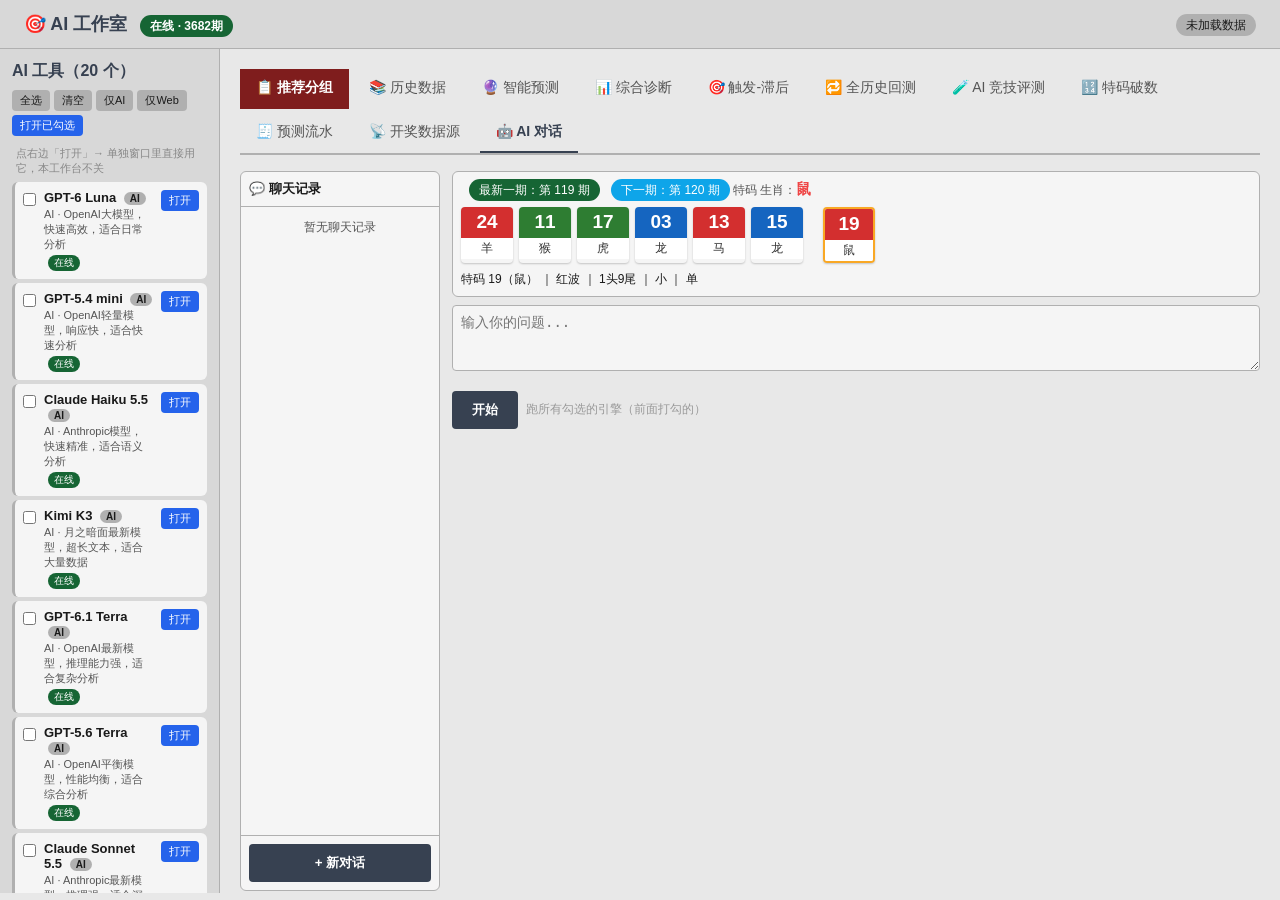
==== commit 47dfb84c: "Add files via upload" ====
--- a/index.html
+++ b/index.html
@@ -270,6 +270,7 @@
       </div>
       <div class="row">
         <span class="hint">「每轮学习期数」和「跑多少轮」都<b>记住了</b>（香港、澳门各记各的），下次打开还是你上次填的数。</span>
+      </div>
       <div class="row">
         <span class="hint">这是一个真在学的神经网络：输入 6 个平码，输出 49 个号各自的概率，权重全由历史自动训练，<b>没有任何人工加减乘除/波色/合数/生肖规则</b>。港澳两套权重分开存，数据一变自动续学。</span>
       </div>
@@ -3209,7 +3210,7 @@
   try { arenaRender(); } catch(e) {}
 }
 function b7Sig(){
-  return ["v3", (B7.epoch || 0), (B7.samples || 0), (B7.dataLen || 0), (ZOD.epochs || 0), (B7.val ? 1 : 0), catchupList().length, missBook().length].join("|");
+  return ["v4", (B7.epoch || 0), (B7.samples || 0), (B7.dataLen || 0), (ZOD.epochs || 0), (B7.val ? 1 : 0), catchupList().length, missBook().length].join("|");
 }
 function arenaSig(){
   return [(ARENA.round || 0), (ARENA.total || 0), (ARENA.lastResult ? 1 : 0), (ZOD_A.epochs || 0), catchupList().length, missBook().length].join("|");
@@ -3479,6 +3480,15 @@
     lines.push("【下一期 · 生肖（本页专属生肖模型，和竞技页各学各的 · 热→冷）】");
     lines.push("10 肖： " + zr.slice(0, 10).map(function(o){ return o.z; }).join(" "));
     lines.push("6 肖： " + zr.slice(0, 6).map(function(o){ return o.z; }).join(" "));
+    // 一肖一码：只挑生肖模型最看好的那一个肖，再从它的号码里取模型概率最高的一个号
+    var zTop = zr[0].z, nTop = null;
+    for (var q9 = 0; q9 < ord0.length; q9++){
+      if (zodiacOf(ord0[q9].n, nIdx) === zTop){ nTop = ord0[q9]; break; }
+    }
+    if (nTop){
+      lines.push("【一肖一码 · 就这一注】一肖： " + zTop + "　一号： " + pad2(nTop.n)
+               + "（生肖 " + zTop + "，概率 " + (nTop.p * 100).toFixed(2) + "%）");
+    }
     lines.push("生肖号码来源： " + zs10.map(function(z){ return z + "(" + zm10[z].join(" ") + ")"; }).join("  "));
     [24, 18, 12].forEach(function(k){
       var ns = ord0.slice(0, k).map(function(o){ return o.n; });
